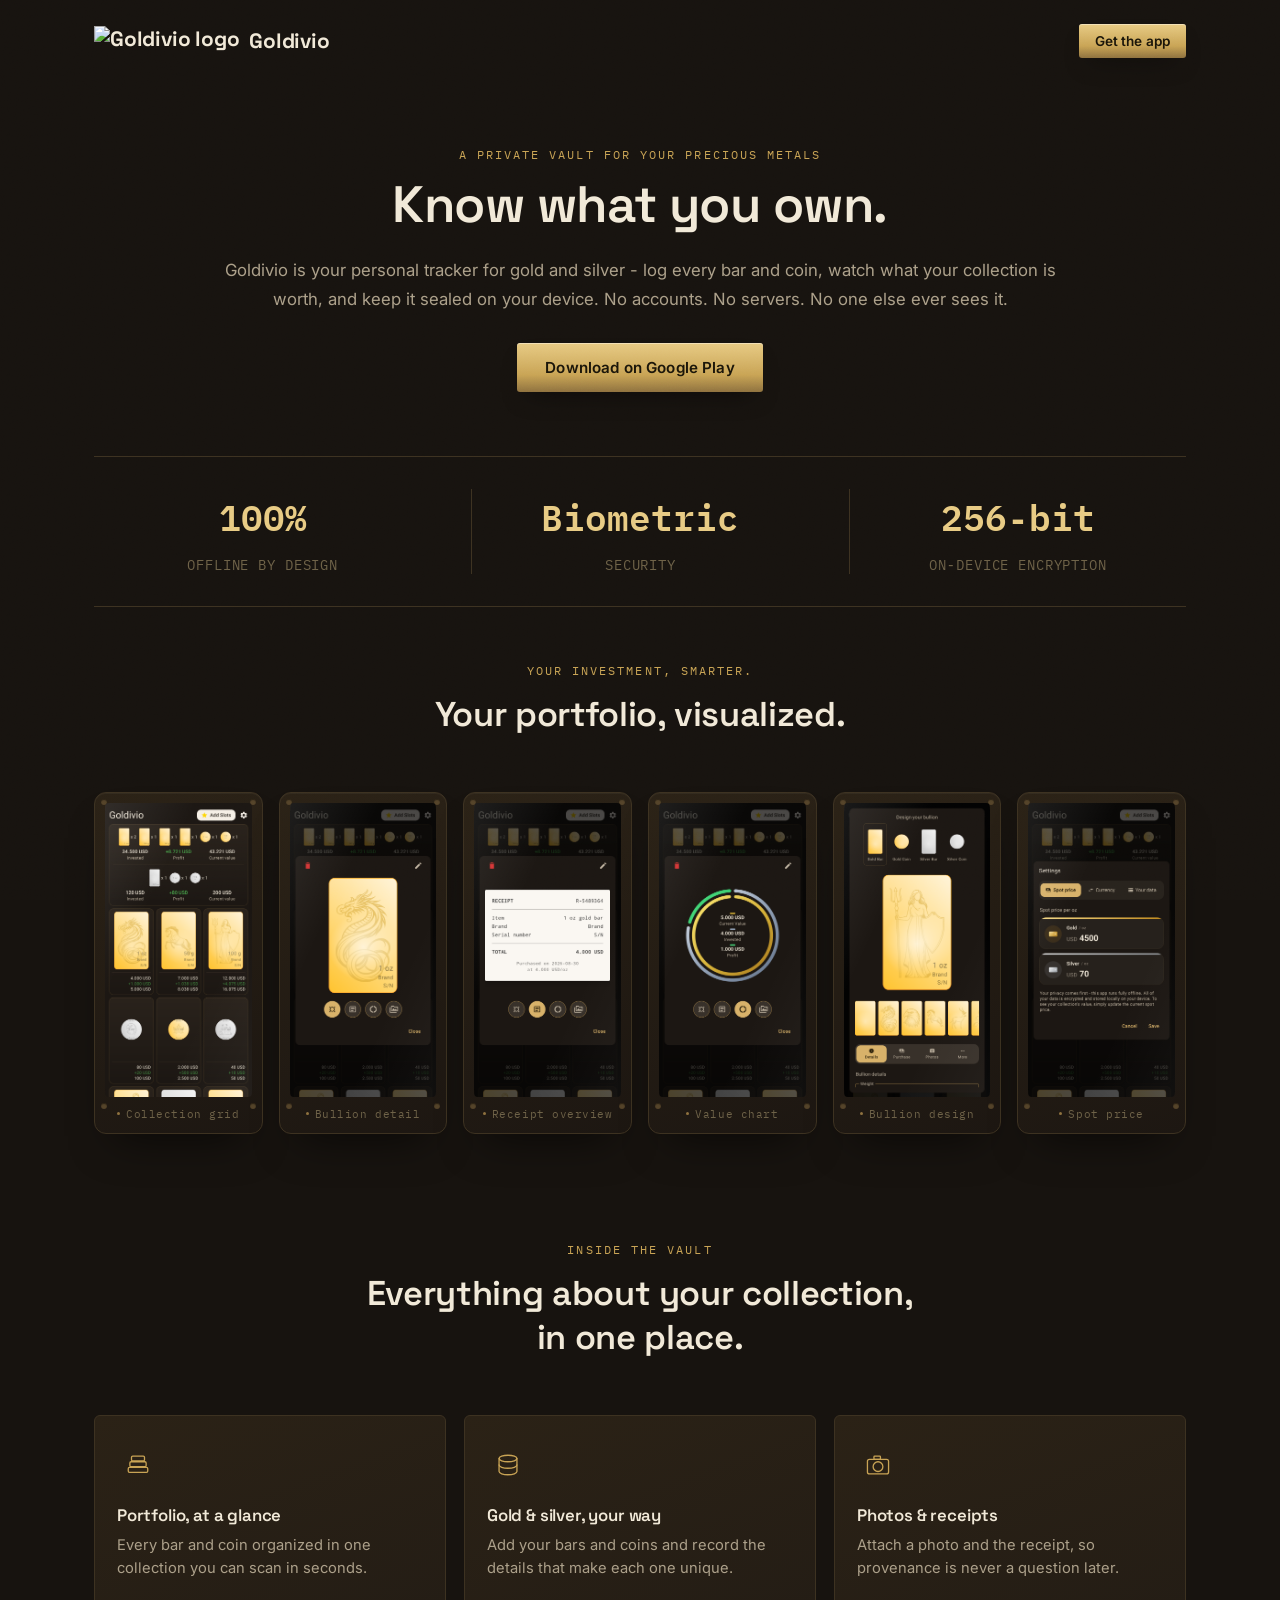
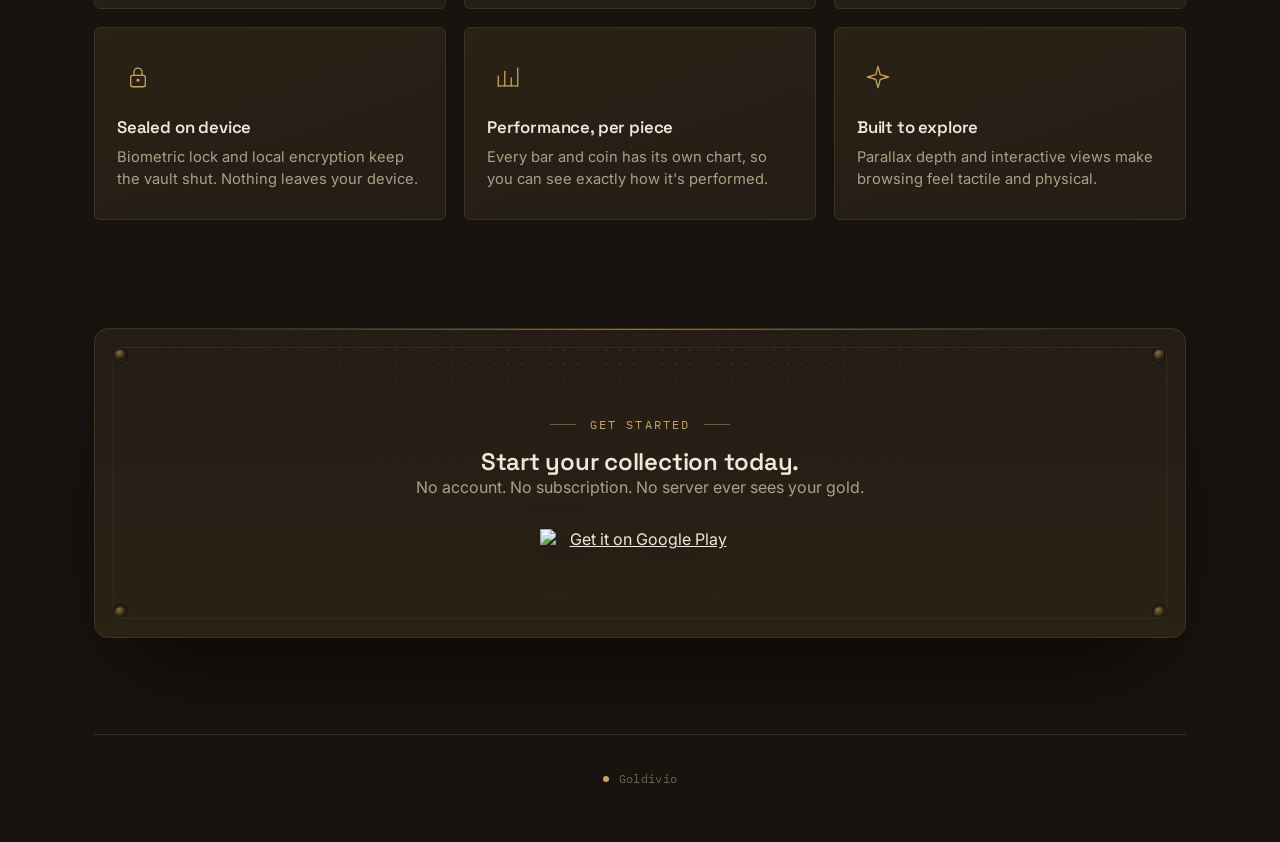
==== index.html @ 4021ccfc "Change screenshots" ====
<!DOCTYPE html>
<html lang="en">

<head>
    <!-- Google tag (gtag.js) -->
    <script async src="https://www.googletagmanager.com/gtag/js?id=G-DHE8GFQ4TY"></script>
    <script>
        window.dataLayer = window.dataLayer || [];
        function gtag() { dataLayer.push(arguments); }
        gtag('js', new Date());

        gtag('config', 'G-DHE8GFQ4TY');
    </script>

    <meta charset="UTF-8">
    <meta name="viewport" content="width=device-width, initial-scale=1.0">
    <title>Goldivio</title>
    <meta name="description"
        content="Track your gold and silver portfolio with Goldivio. Manage bars, coins, prices, and profit in one place. No accounts, no subscriptions, fully offline and secure.">
    <link rel="icon" type="image/png" href="logo.png">

    <!-- Fonts -->
    <link rel="preconnect" href="https://fonts.googleapis.com">
    <link rel="preconnect" href="https://fonts.gstatic.com" crossorigin>
    <link
        href="https://fonts.googleapis.com/css2?family=Space+Grotesk:wght@500;600;700&family=Inter:wght@400;500;600&family=IBM+Plex+Mono:wght@400;500;600&display=swap"
        rel="stylesheet">

    <link rel="stylesheet" href="style.css">
</head>

<body>

    <div class="grain" aria-hidden="true"></div>

    <div class="page">

        <!-- NAV -->
        <nav class="nav">
            <div class="nav-inner">
                <div class="logo">
                    <img src="logo.png" alt="Goldivio logo" class="logo-img">
                    <span>Goldivio</span>
                </div>

                <a href="https://play.google.com/store/apps/details?id=krski.gld" class="btn small">
                    Get the app
                </a>
            </div>
        </nav>

        <!-- HERO -->
        <section class="hero">
            <div class="hero-content">
                <p class="eyebrow">A private vault for your precious metals</p>

                <h1>Know what you own.</h1>

                <p class="hero-copy">
                    Goldivio is your personal tracker for gold and silver - log every bar and coin,
                    watch what your collection is worth, and keep it sealed on your device.
                    No accounts. No servers. No one else ever sees it.
                </p>

                <a href="https://play.google.com/store/apps/details?id=krski.gld" class="btn">Download on Google Play</a>
            </div>

            <div class="hero-stats">
                <div class="stat">
                    <span class="stat-num">100%</span>
                    <span class="stat-label">Offline by design</span>
                </div>
                <div class="stat">
                    <span class="stat-num">Biometric</span>
                    <span class="stat-label">Security</span>
                </div>
                <div class="stat">
                    <span class="stat-num">256&#8209;bit</span>
                    <span class="stat-label">On&#8209;device encryption</span>
                </div>
            </div>
        </section>

        <!-- SCREENSHOTS / RACK -->
        <section class="rack">
            <div class="section-head">
                <p class="eyebrow">Your investment, smarter.</p>
                <h2>Your portfolio, visualized.</h2>
            </div>

            <div class="rack-grid">
                <figure class="monitor">
                    <span class="monitor-bolt tl" aria-hidden="true"></span>
                    <span class="monitor-bolt tr" aria-hidden="true"></span>
                    <span class="monitor-bolt bl" aria-hidden="true"></span>
                    <span class="monitor-bolt br" aria-hidden="true"></span>
                    <div class="monitor-screen">
                        <img src="screenshot_grid.png" alt="Goldivio collection grid" loading="lazy">
                    </div>
                    <figcaption>Collection grid</figcaption>
                </figure>
                <figure class="monitor">
                    <span class="monitor-bolt tl" aria-hidden="true"></span>
                    <span class="monitor-bolt tr" aria-hidden="true"></span>
                    <span class="monitor-bolt bl" aria-hidden="true"></span>
                    <span class="monitor-bolt br" aria-hidden="true"></span>
                    <div class="monitor-screen">
                        <img src="screenshot_bullion_preview.png" alt="Goldivio bullion preview" loading="lazy">
                    </div>
                    <figcaption>Bullion detail</figcaption>
                </figure>
                <figure class="monitor">
                    <span class="monitor-bolt tl" aria-hidden="true"></span>
                    <span class="monitor-bolt tr" aria-hidden="true"></span>
                    <span class="monitor-bolt bl" aria-hidden="true"></span>
                    <span class="monitor-bolt br" aria-hidden="true"></span>
                    <div class="monitor-screen">
                        <img src="screenshot_receipt.png" alt="Goldivio receipt attachment" loading="lazy">
                    </div>
                    <figcaption>Receipt overview</figcaption>
                </figure>
                <figure class="monitor">
                    <span class="monitor-bolt tl" aria-hidden="true"></span>
                    <span class="monitor-bolt tr" aria-hidden="true"></span>
                    <span class="monitor-bolt bl" aria-hidden="true"></span>
                    <span class="monitor-bolt br" aria-hidden="true"></span>
                    <div class="monitor-screen">
                        <img src="screenshot_chart.png" alt="Goldivio value chart" loading="lazy">
                    </div>
                    <figcaption>Value chart</figcaption>
                </figure>
                <figure class="monitor">
                    <span class="monitor-bolt tl" aria-hidden="true"></span>
                    <span class="monitor-bolt tr" aria-hidden="true"></span>
                    <span class="monitor-bolt bl" aria-hidden="true"></span>
                    <span class="monitor-bolt br" aria-hidden="true"></span>
                    <div class="monitor-screen">
                        <img src="screenshot_design_bar.png" alt="Goldivio bar detail view" loading="lazy">
                    </div>
                    <figcaption>Bullion design</figcaption>
                </figure>
                <figure class="monitor">
                    <span class="monitor-bolt tl" aria-hidden="true"></span>
                    <span class="monitor-bolt tr" aria-hidden="true"></span>
                    <span class="monitor-bolt bl" aria-hidden="true"></span>
                    <span class="monitor-bolt br" aria-hidden="true"></span>
                    <div class="monitor-screen">
                        <img src="screenshot_spot_price.png" alt="Goldivio spot price settings" loading="lazy">
                    </div>
                    <figcaption>Spot price</figcaption>
                </figure>
            </div>
        </section>

        <!-- DEPOSIT BOXES / FEATURES -->
        <section class="boxes">
            <div class="section-head">
                <p class="eyebrow">Inside the vault</p>
                <h2>Everything about your collection, in one place.</h2>
            </div>

            <div class="box-grid">

                <div class="box">
                    <span class="box-icon">
                        <svg viewBox="0 0 32 32" fill="none"><rect x="4" y="19" width="24" height="6" rx="1.5" /><rect x="6" y="12" width="20" height="6" rx="1.5" /><rect x="8" y="5" width="16" height="6" rx="1.5" /></svg>
                    </span>
                    <h3>Portfolio, at a glance</h3>
                    <p>Every bar and coin organized in one collection you can scan in seconds.</p>
                </div>

                <div class="box">
                    <span class="box-icon">
                        <svg viewBox="0 0 32 32" fill="none"><ellipse cx="16" cy="8" rx="11" ry="4" /><path d="M5 8v8c0 2.2 4.9 4 11 4s11-1.8 11-4V8" /><path d="M5 16v8c0 2.2 4.9 4 11 4s11-1.8 11-4v-8" /></svg>
                    </span>
                    <h3>Gold &amp; silver, your way</h3>
                    <p>Add your bars and coins and record the details that make each one unique.</p>
                </div>

                <div class="box">
                    <span class="box-icon">
                        <svg viewBox="0 0 32 32" fill="none"><rect x="3" y="9" width="26" height="18" rx="2.5" /><circle cx="16" cy="18" r="6" /><rect x="11" y="5" width="8" height="4" rx="1" /></svg>
                    </span>
                    <h3>Photos &amp; receipts</h3>
                    <p>Attach a photo and the receipt, so provenance is never a question later.</p>
                </div>

                <div class="box">
                    <span class="box-icon">
                        <svg viewBox="0 0 32 32" fill="none"><rect x="7" y="14" width="18" height="14" rx="2.5" /><path d="M11 14v-4a5 5 0 0 1 10 0v4" /><circle cx="16" cy="20" r="1.8" fill="currentColor" stroke="none" /></svg>
                    </span>
                    <h3>Sealed on device</h3>
                    <p>Biometric lock and local encryption keep the vault shut. Nothing leaves your device.</p>
                </div>

                <div class="box">
                    <span class="box-icon">
                        <svg viewBox="0 0 32 32" fill="none"><path d="M4 27V15" /><path d="M12 27V9" /><path d="M20 27V17" /><path d="M28 27V5" /><path d="M4 27h24" /></svg>
                    </span>
                    <h3>Performance, per piece</h3>
                    <p>Every bar and coin has its own chart, so you can see exactly how it's performed.</p>
                </div>

                <div class="box">
                    <span class="box-icon">
                        <svg viewBox="0 0 32 32" fill="none"><path d="M16 3 L18.8 13.2 L29 16 L18.8 18.8 L16 29 L13.2 18.8 L3 16 L13.2 13.2 Z" /></svg>
                    </span>
                    <h3>Built to explore</h3>
                    <p>Parallax depth and interactive views make browsing feel tactile and physical.</p>
                </div>

            </div>
        </section>

        <!-- DOWNLOAD / VAULT DOOR -->
        <section id="download" class="vault-door">
            <div class="vault-door-texture" aria-hidden="true"></div>

            <span class="rivet tl" aria-hidden="true"></span>
            <span class="rivet tr" aria-hidden="true"></span>
            <span class="rivet bl" aria-hidden="true"></span>
            <span class="rivet br" aria-hidden="true"></span>

            <div class="vault-door-content">
                <p class="eyebrow eyebrow--flanked">Get started</p>
                <h2>Start your collection today.</h2>
                <p class="vault-door-copy">No account. No subscription. No server ever sees your gold.</p>

                <a href="https://play.google.com/store/apps/details?id=krski.gld" target="_blank" rel="noopener noreferrer"
                    class="play-badge">
                    <img src="GetItOnGooglePlay_Badge_Web_color_English.png" alt="Get it on Google Play">
                </a>
            </div>
        </section>

        <!-- FOOTER -->
        <footer class="footer">
            <span class="footer-line">
                <span class="status-dot" aria-hidden="true"></span>
                Goldivio
            </span>
        </footer>

    </div>

    <script src="script.js"></script>
</body>

</html>
---- style.css ----
/* =========================================================
   GOLDIVIO - "Vault Console"
   A third, distinct take, keeping the dark brown + gold
   palette but rebuilt around a security-console idea: a
   combination-dial hero graphic, safe-deposit-box feature
   grid, and screenshots mounted like rack monitors. Display
   type goes geometric/technical rather than editorial serif.
   ========================================================= */

:root {
    --bg: #17130f;
    --bg-alt: #1d1712;
    --panel: #241d15;
    --panel-2: #2b2216;
    --border: #3d3221;
    --border-bright: #55442a;

    --gold: #c9a455;
    --gold-bright: #e8cb84;
    --gold-dim: #8f723f;

    --ink: #f1e9d8;
    --ink-muted: #aca08a;
    --ink-faint: #6e6248;

    --display: 'Space Grotesk', 'Arial Narrow', sans-serif;
    --sans: 'Inter', sans-serif;
    --mono: 'IBM Plex Mono', monospace;

    --container: 1140px;
    --ease: cubic-bezier(0.22, 1, 0.36, 1);
}

/* =========================================================
   RESET & BASE
   ========================================================= */

* {
    box-sizing: border-box;
    margin: 0;
    padding: 0;
}

html {
    scroll-behavior: smooth;
}

body {
    font-family: var(--sans);
    background: var(--bg);
    color: var(--ink);
    -webkit-font-smoothing: antialiased;
    overflow-x: hidden;
}

img {
    max-width: 100%;
    display: block;
}

a {
    color: inherit;
}

::selection {
    background: var(--gold);
    color: #17130f;
}

:focus-visible {
    outline: 2px solid var(--gold-bright);
    outline-offset: 3px;
    border-radius: 2px;
}

.grain {
    position: fixed;
    inset: 0;
    z-index: 999;
    pointer-events: none;
    opacity: 0.045;
    mix-blend-mode: overlay;
    background-image: url("data:image/svg+xml;utf8,<svg xmlns='http://www.w3.org/2000/svg' width='120' height='120'><filter id='n'><feTurbulence type='fractalNoise' baseFrequency='0.85' numOctaves='2' stitchTiles='stitch'/></filter><rect width='100%25' height='100%25' filter='url(%23n)'/></svg>");
}

.page {
    max-width: var(--container);
    margin: 0 auto;
    padding: 0 24px;
}

.eyebrow {
    font-family: var(--mono);
    font-size: 0.72rem;
    letter-spacing: 0.18em;
    text-transform: uppercase;
    color: var(--gold);
    margin-bottom: 14px;
}

h1, h2, h3 {
    font-family: var(--display);
    font-weight: 600;
    letter-spacing: -0.01em;
    color: var(--ink);
}

.reveal {
    opacity: 0;
    transform: translateY(18px);
    transition: opacity 0.7s var(--ease), transform 0.7s var(--ease);
}

.reveal.is-visible {
    opacity: 1;
    transform: translateY(0);
}

@media (prefers-reduced-motion: reduce) {
    html { scroll-behavior: auto; }
    .reveal { opacity: 1; transform: none; transition: none; }
    .status-dot { animation: none !important; }
}

/* =========================================================
   NAV
   ========================================================= */

.nav {
    position: sticky;
    top: 0;
    z-index: 50;
    padding: 24px 0;
    margin-bottom: 8px;
    background: transparent;
    border-bottom: 1px solid transparent;
    transition: background 0.4s var(--ease), border-color 0.4s var(--ease), backdrop-filter 0.4s var(--ease), padding 0.3s var(--ease);
}

.nav--scrolled {
    padding: 14px 0;
    background: rgba(23, 19, 15, 0.85);
    backdrop-filter: blur(12px) saturate(140%);
    -webkit-backdrop-filter: blur(12px) saturate(140%);
    border-bottom: 1px solid var(--border);
}

.nav-inner {
    display: flex;
    justify-content: space-between;
    align-items: center;
}

.logo {
    display: flex;
    align-items: center;
    gap: 10px;
    font-family: var(--display);
    font-size: 1.3rem;
    font-weight: 700;
    letter-spacing: -0.01em;
}

.logo-img {
    height: 30px;
    object-fit: contain;
}

.status-dot {
    width: 7px;
    height: 7px;
    border-radius: 50%;
    background: var(--gold);
    animation: pulse 2.4s ease-in-out infinite;
}

@keyframes pulse {
    0%, 100% { opacity: 1; }
    50% { opacity: 0.4; }
}

/* =========================================================
   BUTTONS
   ========================================================= */

.btn {
    display: inline-flex;
    align-items: center;
    gap: 8px;
    background: linear-gradient(180deg, var(--gold-bright), var(--gold) 65%, var(--gold-dim));
    color: #1a1509;
    padding: 15px 28px;
    border-radius: 3px;
    font-family: var(--sans);
    font-weight: 600;
    font-size: 0.95rem;
    text-decoration: none;
    letter-spacing: 0.01em;
    box-shadow: 0 1px 0 rgba(255, 255, 255, 0.4) inset, 0 12px 24px -12px rgba(0, 0, 0, 0.55);
    transition: transform 0.25s var(--ease), box-shadow 0.25s var(--ease);
}

.btn:hover {
    transform: translateY(-2px);
    box-shadow: 0 1px 0 rgba(255, 255, 255, 0.45) inset, 0 16px 28px -14px rgba(0, 0, 0, 0.6);
}

.btn:active {
    transform: translateY(0) scale(0.98);
}

.btn.small {
    padding: 9px 16px;
    font-size: 0.85rem;
}

/* =========================================================
   HERO
   ========================================================= */

.hero {
    padding: 56px 0 0;
}

.hero-content {
    max-width: 850px;
    margin: 0 auto;
    text-align: center;
}

.eyebrow { display: block; }

.hero h1 {
    font-size: clamp(2.1rem, 3.6vw + 1rem, 3.2rem);
    line-height: 1.14;
    margin-bottom: 22px;
}

.hero-copy {
    margin: 0 auto 30px;
    color: var(--ink-muted);
    font-size: clamp(0.98rem, 0.4vw + 0.9rem, 1.05rem);
    line-height: 1.7;
}

.hero-stats {
    display: grid;
    grid-template-columns: repeat(3, 1fr);
    gap: 40px;
    width: 100%;
    max-width: none;
    margin: 64px auto 56px;
    padding: 32px 0;
    border-top: 1px solid var(--border);
    border-bottom: 1px solid var(--border);
}

.hero-stats .stat {
    text-align: center;
    padding: 0 24px;
    border-left: 1px solid var(--border);
}

.hero-stats .stat:first-child {
    border-left: none;
}

.hero-stats .stat-num {
    font-size: clamp(1.7rem, 1.6vw + 1rem, 2.3rem);
    margin-bottom: 10px;
}

.hero-stats .stat-label {
    font-size: 0.9rem;
}

.dial {
    width: 100%;
    max-width: 380px;
}

.dial-ring {
    fill: none;
    stroke: var(--border-bright);
    stroke-width: 1;
}

.dial-ring--bevel {
    stroke: rgba(0, 0, 0, 0.5);
    stroke-width: 1;
}

.dial-ring--inner {
    stroke: var(--gold-dim);
    stroke-width: 1.2;
    stroke-opacity: 0.6;
}

.dial-face {
    stroke: var(--border);
    stroke-width: 1;
}

.dial-tick {
    stroke: var(--ink-faint);
    stroke-width: 1.4;
}

.dial-tick--major {
    stroke: var(--gold);
    stroke-width: 2;
}

.dial-label {
    font-family: var(--mono);
    font-size: 13px;
    letter-spacing: 0.14em;
    fill: var(--ink);
}

.dial-fine {
    font-family: var(--mono);
    font-size: 9px;
    letter-spacing: 0.1em;
    fill: var(--ink-faint);
}

/* =========================================================
   STATS (shared with .hero-stats)
   ========================================================= */

.stat {
    text-align: center;
    padding: 0 16px;
}

.stat-num {
    display: block;
    font-family: var(--mono);
    font-size: clamp(1.6rem, 2vw + 1rem, 2.1rem);
    font-weight: 600;
    color: var(--gold-bright);
    margin-bottom: 6px;
}

.stat-label {
    font-family: var(--mono);
    font-size: 0.72rem;
    letter-spacing: 0.06em;
    text-transform: uppercase;
    color: var(--ink-faint);
}

/* =========================================================
   SECTION HEAD (shared)
   ========================================================= */

.section-head {
    text-align: center;
    max-width: 560px;
    margin: 0 auto 56px;
}

.section-head h2 {
    font-size: clamp(1.6rem, 2vw + 1rem, 2.15rem);
    line-height: 1.28;
}

/* =========================================================
   DEPOSIT BOXES (features)
   ========================================================= */

.boxes {
    padding-bottom: 108px;
}

.box-grid {
    display: grid;
    grid-template-columns: repeat(3, 1fr);
    gap: 18px;
}

.box {
    position: relative;
    background: linear-gradient(160deg, var(--panel-2), var(--panel));
    border: 1px solid var(--border);
    border-radius: 6px;
    padding: 28px 22px;
    transition: transform 0.3s var(--ease), border-color 0.3s var(--ease), box-shadow 0.3s var(--ease);
}

.box:hover {
    transform: translateY(-4px);
    border-color: var(--border-bright);
    box-shadow: 0 20px 40px -20px rgba(0, 0, 0, 0.6);
}

.box-icon {
    display: flex;
    width: 42px;
    height: 42px;
    align-items: center;
    justify-content: center;
    color: var(--gold);
    margin-bottom: 18px;
    transition: transform 0.35s var(--ease);
}

.box:hover .box-icon {
    transform: rotate(18deg);
}

.box-icon svg {
    width: 26px;
    height: 26px;
    stroke: currentColor;
    stroke-width: 1.6;
    stroke-linecap: round;
    stroke-linejoin: round;
}

.box h3 {
    font-size: 1.05rem;
    margin-bottom: 8px;
    font-weight: 600;
}

.box p {
    color: var(--ink-muted);
    font-size: 0.92rem;
    line-height: 1.55;
}

/* =========================================================
   RACK (screenshots)
   ========================================================= */

.rack {
    padding-bottom: 108px;
}

.rack-grid {
    display: grid;
    grid-template-columns: repeat(6, 1fr);
    gap: 16px;
    max-width: 100%;
    margin: 0 auto;
}

.monitor {
    position: relative;
    width: 100%;
    background: linear-gradient(160deg, var(--panel-2), var(--bg-alt));
    border: 1px solid var(--border);
    border-radius: 12px;
    padding: 10px 10px 36px;
    box-shadow: 0 1px 0 rgba(255, 255, 255, 0.04) inset, 0 24px 44px -22px rgba(0, 0, 0, 0.65);
    transition: transform 0.35s var(--ease), box-shadow 0.35s var(--ease), border-color 0.35s var(--ease);
}

.monitor:hover {
    transform: translateY(-6px);
    border-color: var(--border-bright);
    box-shadow: 0 1px 0 rgba(255, 255, 255, 0.06) inset, 0 32px 56px -22px rgba(0, 0, 0, 0.75);
}

.monitor-screen {
    position: relative;
    border-radius: 4px;
    overflow: hidden;
}

.monitor-screen::after {
    content: '';
    position: absolute;
    inset: 0;
    background: linear-gradient(115deg, rgba(255, 255, 255, 0.09) 0%, rgba(255, 255, 255, 0) 32%, rgba(255, 255, 255, 0) 68%, rgba(255, 255, 255, 0.04) 100%);
    pointer-events: none;
}

.monitor img {
    width: 100%;
    display: block;
    aspect-ratio: 9 / 18;
    object-fit: cover;
}

.monitor figcaption {
    position: absolute;
    bottom: 12px;
    left: 0;
    right: 0;
    display: flex;
    align-items: center;
    justify-content: center;
    gap: 6px;
    font-family: var(--mono);
    font-size: 0.68rem;
    letter-spacing: 0.05em;
    color: var(--ink-faint);
}

.monitor figcaption::before {
    content: '';
    width: 3px;
    height: 3px;
    border-radius: 50%;
    background: var(--gold-dim);
}

.monitor-bolt {
    position: absolute;
    width: 6px;
    height: 6px;
    border-radius: 50%;
    background: var(--border-bright);
    box-shadow: inset 0 1px 1px rgba(0, 0, 0, 0.5);
}

.monitor-bolt.tl { top: 6px; left: 6px; }
.monitor-bolt.tr { top: 6px; right: 6px; }
.monitor-bolt.bl { bottom: 24px; left: 6px; }
.monitor-bolt.br { bottom: 24px; right: 6px; }

/* =========================================================
   VAULT DOOR (download)
   ========================================================= */

.vault-door {
    position: relative;
    text-align: center;
    margin-bottom: 96px;
    padding: 88px 60px;
    background: linear-gradient(180deg, var(--panel), var(--panel-2));
    border: 1px solid var(--border);
    border-radius: 14px;
    box-shadow: 0 50px 100px -40px rgba(0, 0, 0, 0.75), inset 0 1px 0 rgba(255, 255, 255, 0.03);
    overflow: hidden;
}

.vault-door-texture {
    position: absolute;
    inset: 0;
    background-image: radial-gradient(circle, rgba(245, 241, 232, 0.09) 1.1px, transparent 1.1px);
    background-size: 14px 14px;
    -webkit-mask-image: radial-gradient(ellipse 75% 65% at 50% 0%, #000 0%, transparent 80%);
    mask-image: radial-gradient(ellipse 75% 65% at 50% 0%, #000 0%, transparent 80%);
    pointer-events: none;
    z-index: 0;
}

.vault-door::before {
    content: '';
    position: absolute;
    top: 0;
    left: 12%;
    right: 12%;
    height: 1px;
    background: linear-gradient(90deg, transparent, var(--gold-dim), transparent);
    z-index: 2;
}

.vault-door::after {
    content: '';
    position: absolute;
    inset: 18px;
    border: 1px solid var(--border);
    border-radius: 8px;
    pointer-events: none;
    opacity: 0.7;
    z-index: 2;
}

.vault-door-content {
    position: relative;
    z-index: 1;
    max-width: 480px;
    margin: 0 auto;
}

.eyebrow--flanked {
    display: flex;
    align-items: center;
    justify-content: center;
    gap: 14px;
}

.eyebrow--flanked::before,
.eyebrow--flanked::after {
    content: '';
    width: 26px;
    height: 1px;
    background: var(--gold-dim);
    opacity: 0.7;
}

.vault-door-copy {
    color: var(--ink-muted);
    margin-bottom: 32px;
}

.rivet {
    position: absolute;
    width: 11px;
    height: 11px;
    border-radius: 50%;
    background: radial-gradient(circle at 35% 30%, var(--gold-dim), #1a140c 75%);
    box-shadow: inset 0 1px 1px rgba(0, 0, 0, 0.6), 0 1px 0 rgba(255, 255, 255, 0.1), 0 0 0 3px rgba(0, 0, 0, 0.2);
    z-index: 2;
}

.rivet.tl { top: 20px; left: 20px; }
.rivet.tr { top: 20px; right: 20px; }
.rivet.bl { bottom: 20px; left: 20px; }
.rivet.br { bottom: 20px; right: 20px; }

.play-badge {
    display: inline-block;
}

.play-badge img {
    width: 200px;
    margin: 0 auto;
    filter: drop-shadow(0 10px 20px rgba(0, 0, 0, 0.4));
    transition: transform 0.25s var(--ease);
}

.play-badge:hover img {
    transform: translateY(-2px);
}

/* =========================================================
   FOOTER
   ========================================================= */

.footer {
    display: flex;
    align-items: center;
    justify-content: center;
    padding: 36px 0 56px;
    border-top: 1px solid var(--border);
    color: var(--ink-faint);
    font-family: var(--mono);
    font-size: 0.74rem;
    letter-spacing: 0.03em;
    text-align: center;
}

.footer-line {
    display: flex;
    align-items: center;
    gap: 10px;
}

.footer-line .status-dot {
    width: 6px;
    height: 6px;
}

/* =========================================================
   RESPONSIVE
   ========================================================= */

@media (max-width: 900px) {
    .box-grid {
        grid-template-columns: repeat(2, 1fr);
    }

    .rack-grid {
        grid-template-columns: repeat(3, 1fr);
        max-width: 640px;
        margin: 0 auto;
        gap: 20px 16px;
    }
}

@media (max-width: 720px) {
    .hero-stats {
        grid-template-columns: 1fr;
        gap: 28px;
        max-width: 320px;
    }

    .hero-stats .stat {
        border-left: none;
        border-top: 1px solid var(--border);
        padding: 20px 0 0;
    }

    .hero-stats .stat:first-child {
        border-top: none;
        padding-top: 0;
    }

    .box-grid {
        grid-template-columns: 1fr;
    }

    .vault-door {
        padding: 64px 24px;
    }

    .boxes, .rack {
        padding-bottom: 84px;
    }
}

@media (max-width: 460px) {
    .rack-grid {
        gap: 10px 8px;
    }

    .monitor {
        padding: 6px 6px 26px;
        border-radius: 8px;
    }

    .monitor figcaption {
        font-size: 0.56rem;
        bottom: 7px;
    }

    .monitor-bolt {
        width: 5px;
        height: 5px;
    }

    .monitor-bolt.bl, .monitor-bolt.br {
        bottom: 16px;
    }
}
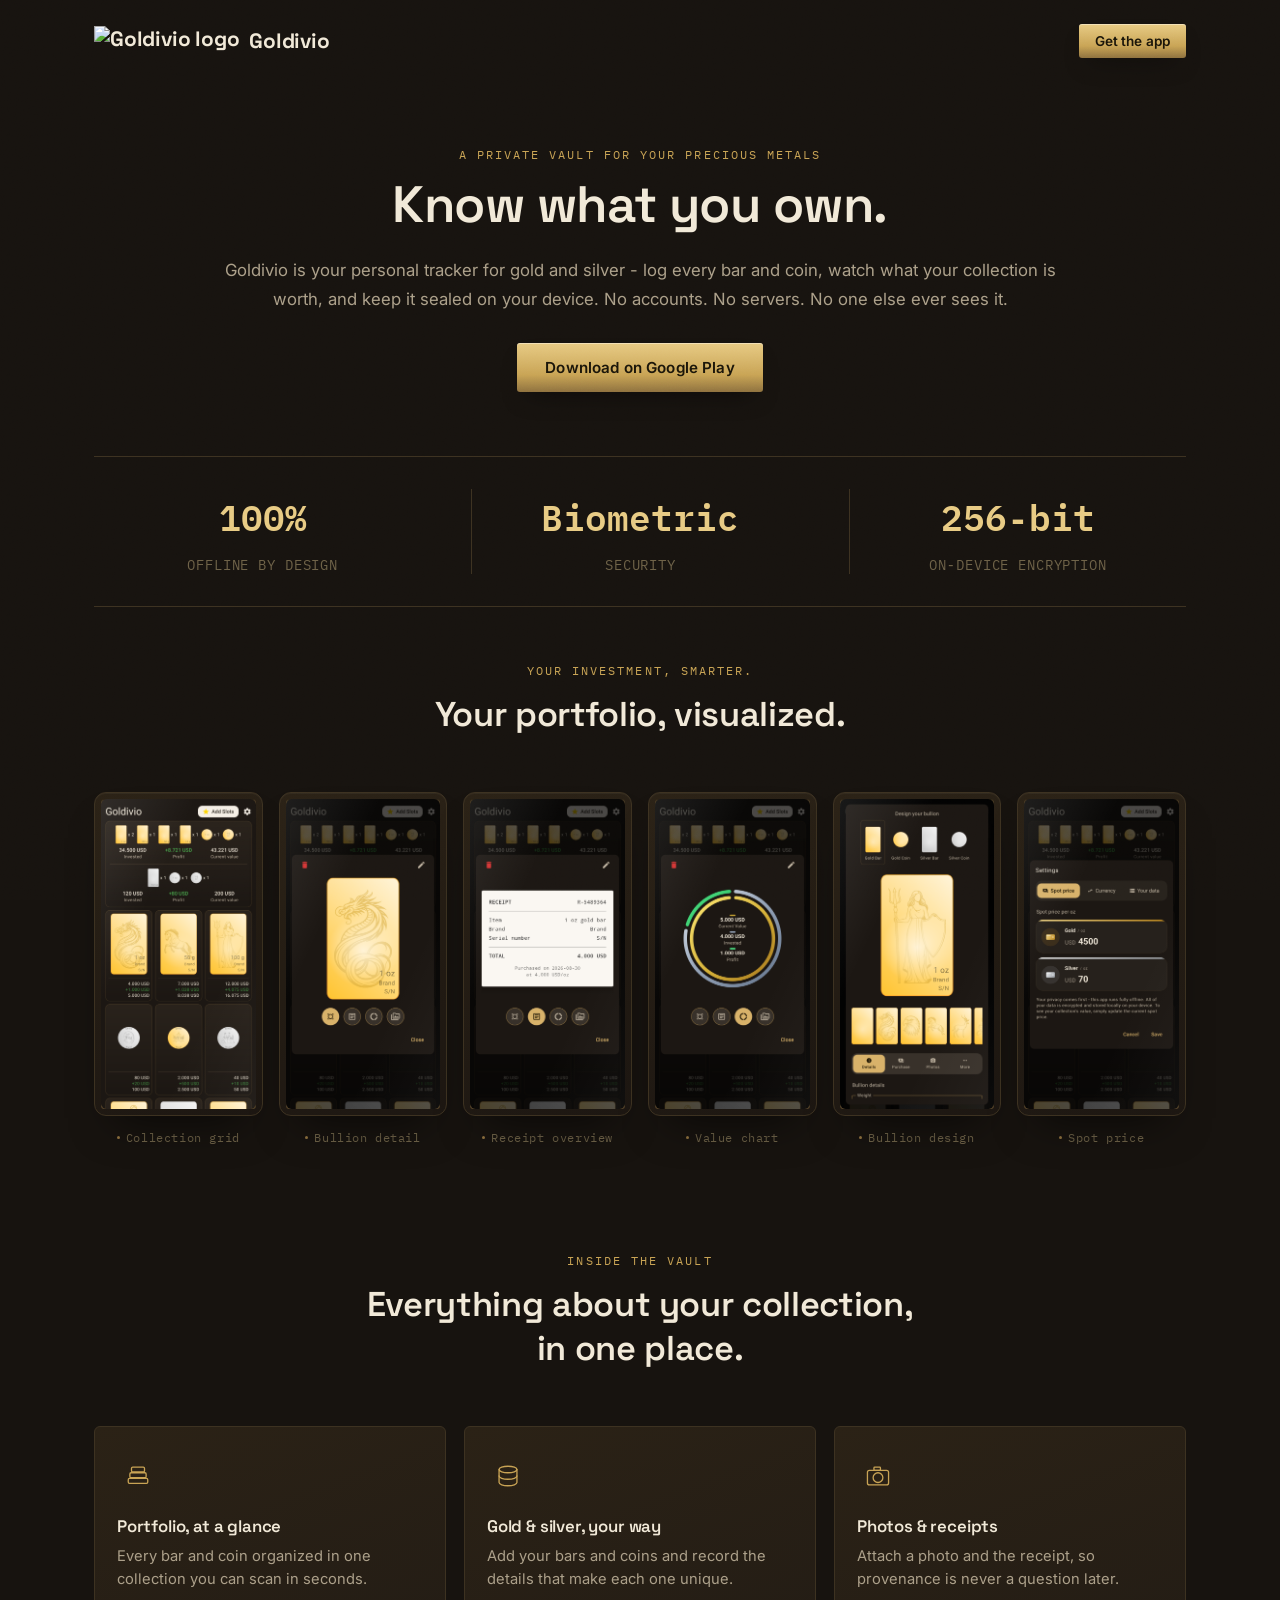
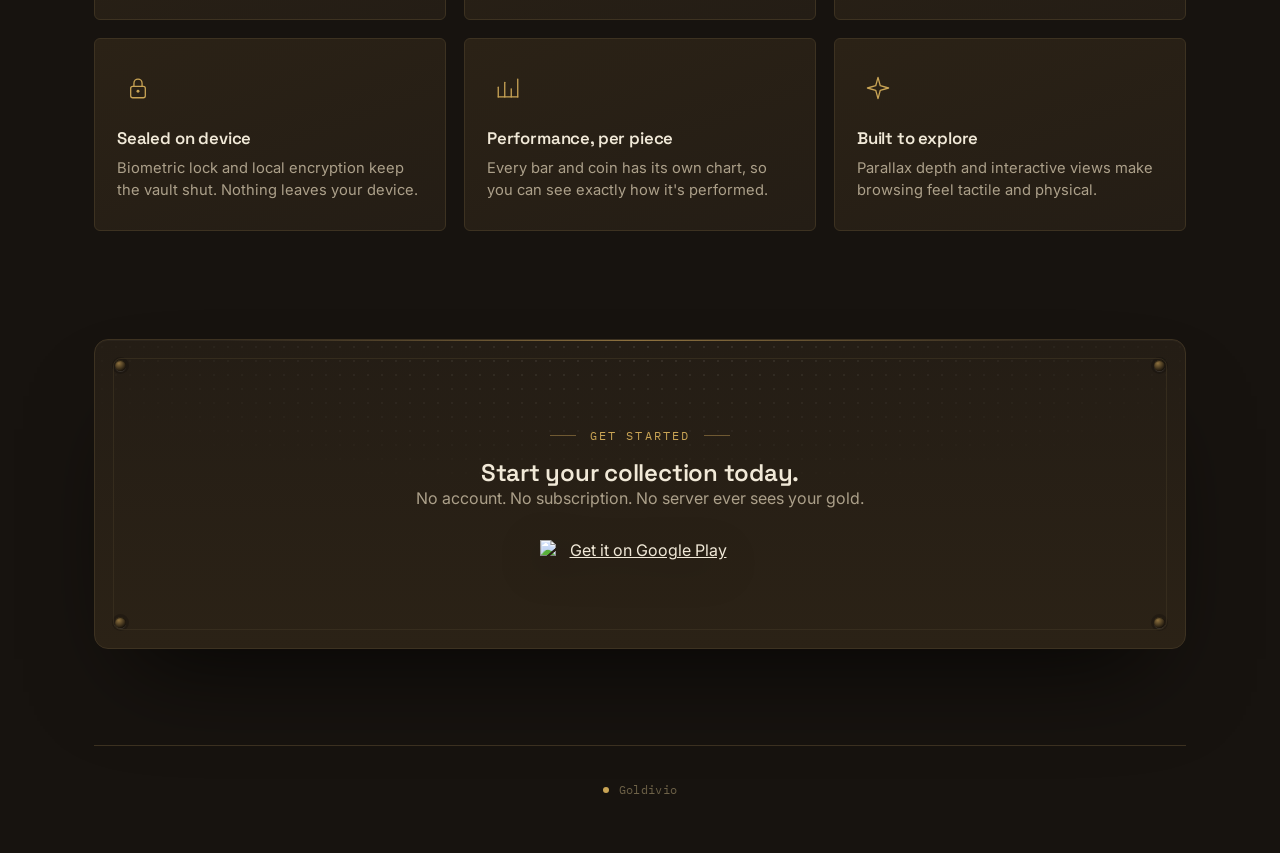
==== commit 06a73e37: "Make the screenshots bigger" ====
--- a/index.html
+++ b/index.html
@@ -90,62 +90,74 @@
 
             <div class="rack-grid">
                 <figure class="monitor">
-                    <span class="monitor-bolt tl" aria-hidden="true"></span>
-                    <span class="monitor-bolt tr" aria-hidden="true"></span>
-                    <span class="monitor-bolt bl" aria-hidden="true"></span>
-                    <span class="monitor-bolt br" aria-hidden="true"></span>
-                    <div class="monitor-screen">
-                        <img src="screenshot_grid.png" alt="Goldivio collection grid" loading="lazy">
+                    <div class="monitor-frame">
+                        <span class="monitor-bolt tl" aria-hidden="true"></span>
+                        <span class="monitor-bolt tr" aria-hidden="true"></span>
+                        <span class="monitor-bolt bl" aria-hidden="true"></span>
+                        <span class="monitor-bolt br" aria-hidden="true"></span>
+                        <div class="monitor-screen">
+                            <img src="screenshot_grid.png" alt="Goldivio collection grid" loading="lazy">
+                        </div>
                     </div>
                     <figcaption>Collection grid</figcaption>
                 </figure>
                 <figure class="monitor">
-                    <span class="monitor-bolt tl" aria-hidden="true"></span>
-                    <span class="monitor-bolt tr" aria-hidden="true"></span>
-                    <span class="monitor-bolt bl" aria-hidden="true"></span>
-                    <span class="monitor-bolt br" aria-hidden="true"></span>
-                    <div class="monitor-screen">
-                        <img src="screenshot_bullion_preview.png" alt="Goldivio bullion preview" loading="lazy">
+                    <div class="monitor-frame">
+                        <span class="monitor-bolt tl" aria-hidden="true"></span>
+                        <span class="monitor-bolt tr" aria-hidden="true"></span>
+                        <span class="monitor-bolt bl" aria-hidden="true"></span>
+                        <span class="monitor-bolt br" aria-hidden="true"></span>
+                        <div class="monitor-screen">
+                            <img src="screenshot_bullion_preview.png" alt="Goldivio bullion preview" loading="lazy">
+                        </div>
                     </div>
                     <figcaption>Bullion detail</figcaption>
                 </figure>
                 <figure class="monitor">
-                    <span class="monitor-bolt tl" aria-hidden="true"></span>
-                    <span class="monitor-bolt tr" aria-hidden="true"></span>
-                    <span class="monitor-bolt bl" aria-hidden="true"></span>
-                    <span class="monitor-bolt br" aria-hidden="true"></span>
-                    <div class="monitor-screen">
-                        <img src="screenshot_receipt.png" alt="Goldivio receipt attachment" loading="lazy">
+                    <div class="monitor-frame">
+                        <span class="monitor-bolt tl" aria-hidden="true"></span>
+                        <span class="monitor-bolt tr" aria-hidden="true"></span>
+                        <span class="monitor-bolt bl" aria-hidden="true"></span>
+                        <span class="monitor-bolt br" aria-hidden="true"></span>
+                        <div class="monitor-screen">
+                            <img src="screenshot_receipt.png" alt="Goldivio receipt attachment" loading="lazy">
+                        </div>
                     </div>
                     <figcaption>Receipt overview</figcaption>
                 </figure>
                 <figure class="monitor">
-                    <span class="monitor-bolt tl" aria-hidden="true"></span>
-                    <span class="monitor-bolt tr" aria-hidden="true"></span>
-                    <span class="monitor-bolt bl" aria-hidden="true"></span>
-                    <span class="monitor-bolt br" aria-hidden="true"></span>
-                    <div class="monitor-screen">
-                        <img src="screenshot_chart.png" alt="Goldivio value chart" loading="lazy">
+                    <div class="monitor-frame">
+                        <span class="monitor-bolt tl" aria-hidden="true"></span>
+                        <span class="monitor-bolt tr" aria-hidden="true"></span>
+                        <span class="monitor-bolt bl" aria-hidden="true"></span>
+                        <span class="monitor-bolt br" aria-hidden="true"></span>
+                        <div class="monitor-screen">
+                            <img src="screenshot_chart.png" alt="Goldivio value chart" loading="lazy">
+                        </div>
                     </div>
                     <figcaption>Value chart</figcaption>
                 </figure>
                 <figure class="monitor">
-                    <span class="monitor-bolt tl" aria-hidden="true"></span>
-                    <span class="monitor-bolt tr" aria-hidden="true"></span>
-                    <span class="monitor-bolt bl" aria-hidden="true"></span>
-                    <span class="monitor-bolt br" aria-hidden="true"></span>
-                    <div class="monitor-screen">
-                        <img src="screenshot_design_bar.png" alt="Goldivio bar detail view" loading="lazy">
+                    <div class="monitor-frame">
+                        <span class="monitor-bolt tl" aria-hidden="true"></span>
+                        <span class="monitor-bolt tr" aria-hidden="true"></span>
+                        <span class="monitor-bolt bl" aria-hidden="true"></span>
+                        <span class="monitor-bolt br" aria-hidden="true"></span>
+                        <div class="monitor-screen">
+                            <img src="screenshot_design_bar.png" alt="Goldivio bar detail view" loading="lazy">
+                        </div>
                     </div>
                     <figcaption>Bullion design</figcaption>
                 </figure>
                 <figure class="monitor">
-                    <span class="monitor-bolt tl" aria-hidden="true"></span>
-                    <span class="monitor-bolt tr" aria-hidden="true"></span>
-                    <span class="monitor-bolt bl" aria-hidden="true"></span>
-                    <span class="monitor-bolt br" aria-hidden="true"></span>
-                    <div class="monitor-screen">
-                        <img src="screenshot_spot_price.png" alt="Goldivio spot price settings" loading="lazy">
+                    <div class="monitor-frame">
+                        <span class="monitor-bolt tl" aria-hidden="true"></span>
+                        <span class="monitor-bolt tr" aria-hidden="true"></span>
+                        <span class="monitor-bolt bl" aria-hidden="true"></span>
+                        <span class="monitor-bolt br" aria-hidden="true"></span>
+                        <div class="monitor-screen">
+                            <img src="screenshot_spot_price.png" alt="Goldivio spot price settings" loading="lazy">
+                        </div>
                     </div>
                     <figcaption>Spot price</figcaption>
                 </figure>
@@ -246,4 +258,4 @@
     <script src="script.js"></script>
 </body>
 
-</html>
+</html>
--- a/style.css
+++ b/style.css
@@ -134,11 +134,10 @@
     margin-bottom: 8px;
     background: transparent;
     border-bottom: 1px solid transparent;
-    transition: background 0.4s var(--ease), border-color 0.4s var(--ease), backdrop-filter 0.4s var(--ease), padding 0.3s var(--ease);
+    transition: background 0.4s var(--ease), border-color 0.4s var(--ease), backdrop-filter 0.4s var(--ease);
 }
 
 .nav--scrolled {
-    padding: 14px 0;
     background: rgba(23, 19, 15, 0.85);
     backdrop-filter: blur(12px) saturate(140%);
     -webkit-backdrop-filter: blur(12px) saturate(140%);
@@ -450,15 +449,19 @@
 .monitor {
     position: relative;
     width: 100%;
+}
+
+.monitor-frame {
+    position: relative;
     background: linear-gradient(160deg, var(--panel-2), var(--bg-alt));
     border: 1px solid var(--border);
     border-radius: 12px;
-    padding: 10px 10px 36px;
+    padding: 6px;
     box-shadow: 0 1px 0 rgba(255, 255, 255, 0.04) inset, 0 24px 44px -22px rgba(0, 0, 0, 0.65);
     transition: transform 0.35s var(--ease), box-shadow 0.35s var(--ease), border-color 0.35s var(--ease);
 }
 
-.monitor:hover {
+.monitor:hover .monitor-frame {
     transform: translateY(-6px);
     border-color: var(--border-bright);
     box-shadow: 0 1px 0 rgba(255, 255, 255, 0.06) inset, 0 32px 56px -22px rgba(0, 0, 0, 0.75);
@@ -466,7 +469,7 @@
 
 .monitor-screen {
     position: relative;
-    border-radius: 4px;
+    border-radius: 6px;
     overflow: hidden;
 }
 
@@ -486,16 +489,13 @@
 }
 
 .monitor figcaption {
-    position: absolute;
-    bottom: 12px;
-    left: 0;
-    right: 0;
     display: flex;
     align-items: center;
     justify-content: center;
     gap: 6px;
+    margin-top: 14px;
     font-family: var(--mono);
-    font-size: 0.68rem;
+    font-size: 0.74rem;
     letter-spacing: 0.05em;
     color: var(--ink-faint);
 }
@@ -519,8 +519,8 @@
 
 .monitor-bolt.tl { top: 6px; left: 6px; }
 .monitor-bolt.tr { top: 6px; right: 6px; }
-.monitor-bolt.bl { bottom: 24px; left: 6px; }
-.monitor-bolt.br { bottom: 24px; right: 6px; }
+.monitor-bolt.bl { bottom: 6px; left: 6px; }
+.monitor-bolt.br { bottom: 6px; right: 6px; }
 
 /* =========================================================
    VAULT DOOR (download)
@@ -710,22 +710,18 @@
         gap: 10px 8px;
     }
 
-    .monitor {
-        padding: 6px 6px 26px;
+    .monitor-frame {
+        padding: 4px;
         border-radius: 8px;
     }
 
     .monitor figcaption {
-        font-size: 0.56rem;
-        bottom: 7px;
+        font-size: 0.6rem;
+        margin-top: 10px;
     }
 
     .monitor-bolt {
         width: 5px;
         height: 5px;
     }
-
-    .monitor-bolt.bl, .monitor-bolt.br {
-        bottom: 16px;
-    }
-}
+}
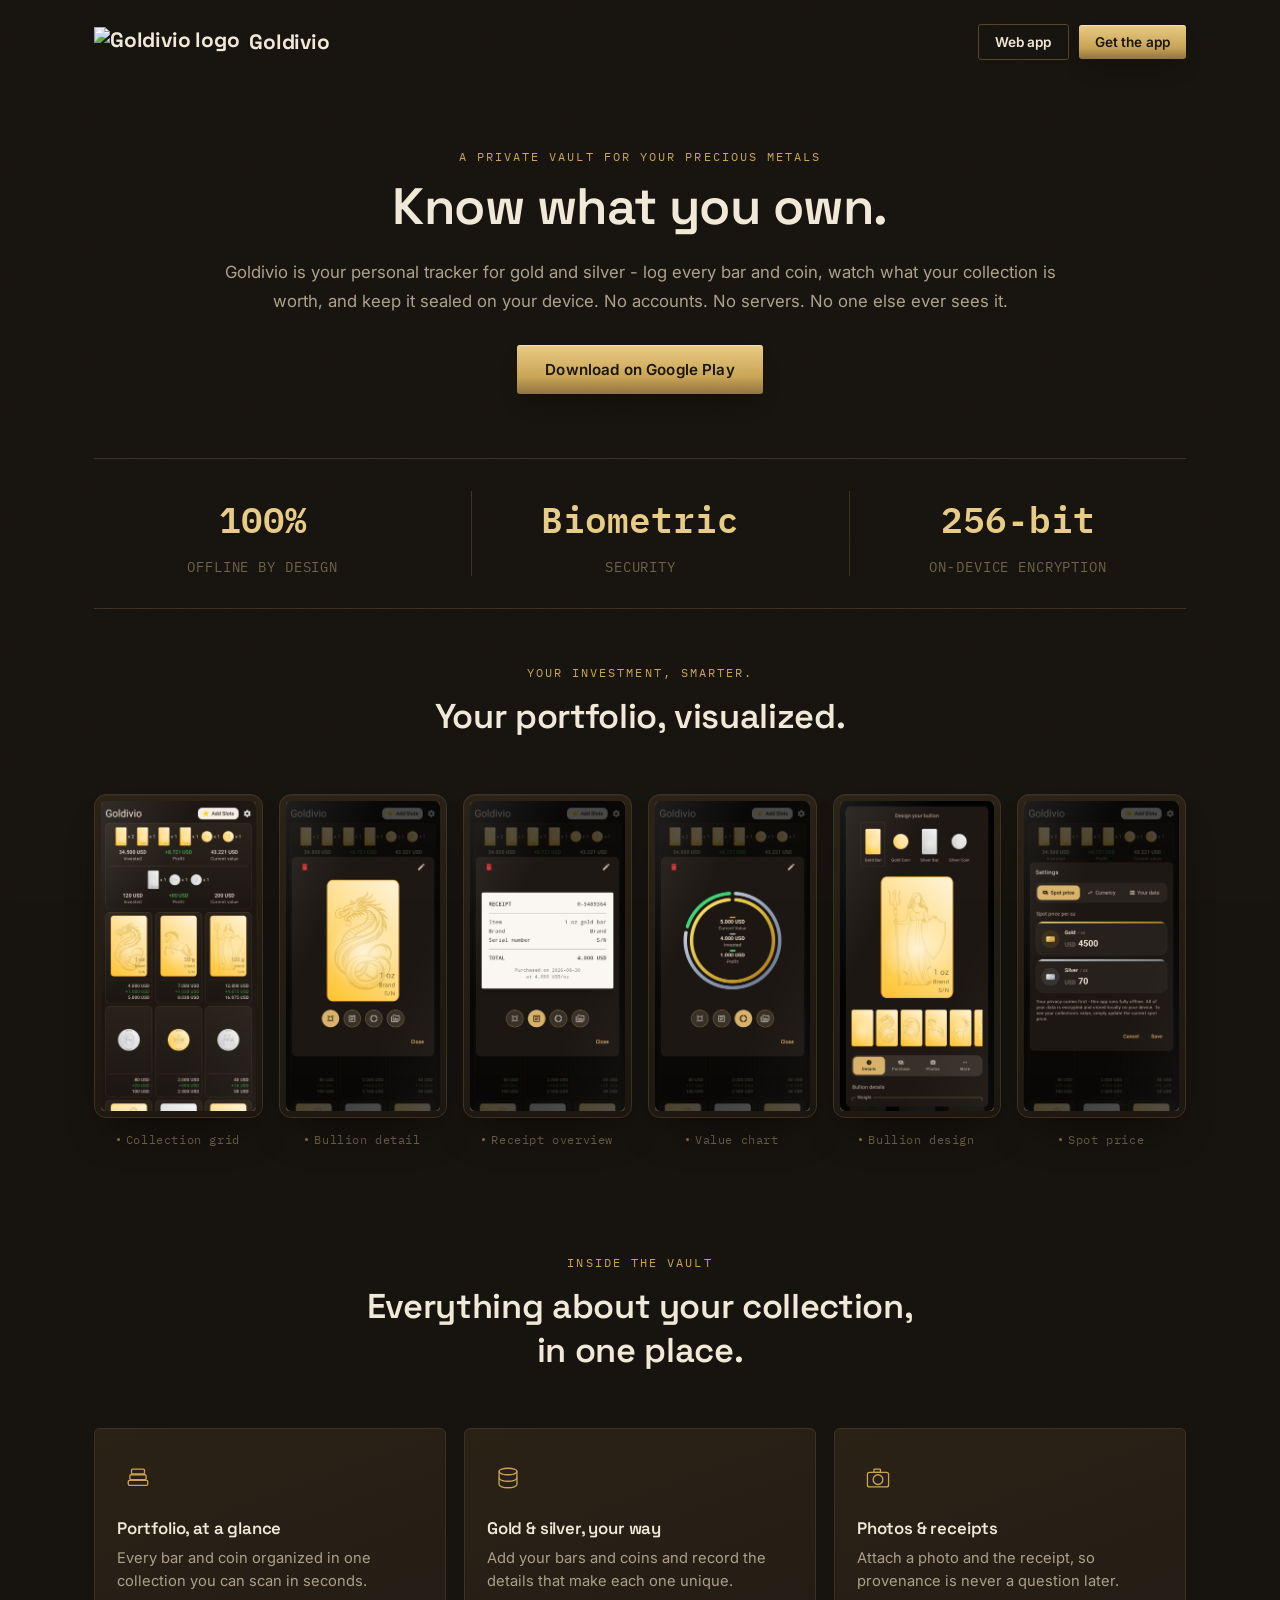
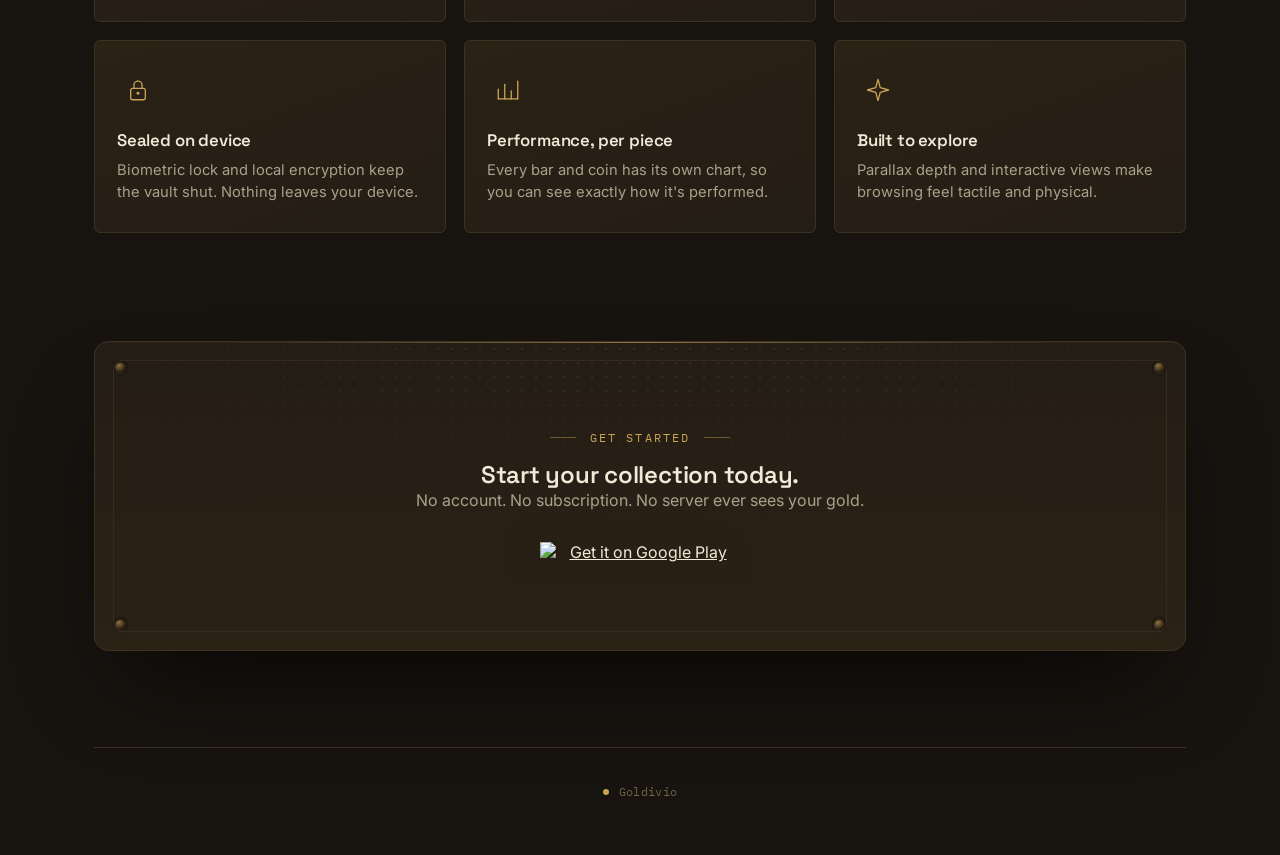
==== commit d6dfd6e1: "Implement initial web app" ====
--- a/index.html
+++ b/index.html
@@ -43,9 +43,12 @@
                     <span>Goldivio</span>
                 </div>
 
-                <a href="https://play.google.com/store/apps/details?id=krski.gld" class="btn small">
-                    Get the app
-                </a>
+                <div class="nav-actions">
+                    <a href="app/" class="btn small ghost nav-web">Web app</a>
+                    <a href="https://play.google.com/store/apps/details?id=krski.gld" class="btn small">
+                        Get the app
+                    </a>
+                </div>
             </div>
         </nav>
 
--- a/style.css
+++ b/style.css
@@ -213,6 +213,24 @@
     font-size: 0.85rem;
 }
 
+.btn.ghost {
+    background: transparent;
+    color: var(--ink);
+    border: 1px solid var(--border-bright);
+    box-shadow: none;
+}
+
+.btn.ghost:hover {
+    border-color: var(--gold);
+    box-shadow: none;
+}
+
+.nav-actions {
+    display: flex;
+    align-items: center;
+    gap: 10px;
+}
+
 /* =========================================================
    HERO
    ========================================================= */
@@ -706,6 +724,15 @@
 }
 
 @media (max-width: 460px) {
+    .nav-actions {
+        gap: 8px;
+    }
+
+    .nav .btn.small {
+        padding: 8px 12px;
+        white-space: nowrap;
+    }
+
     .rack-grid {
         gap: 10px 8px;
     }
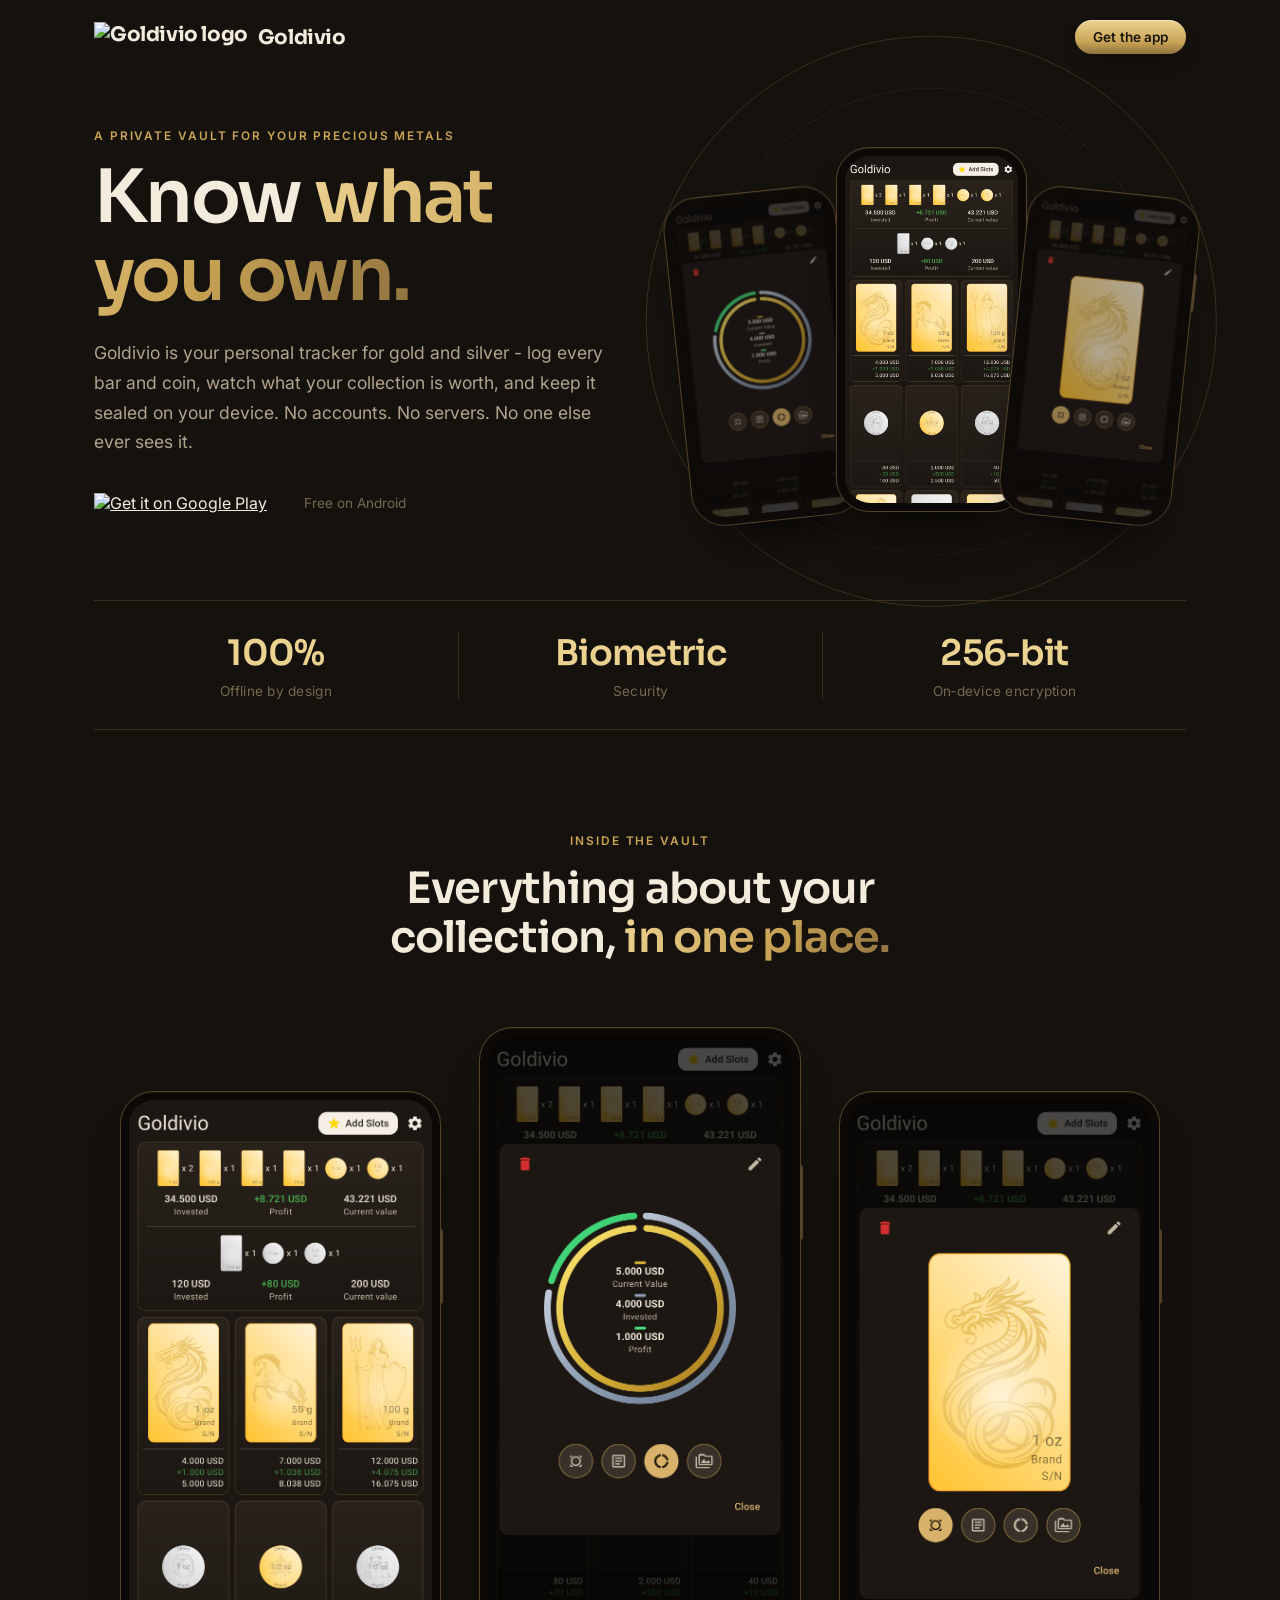
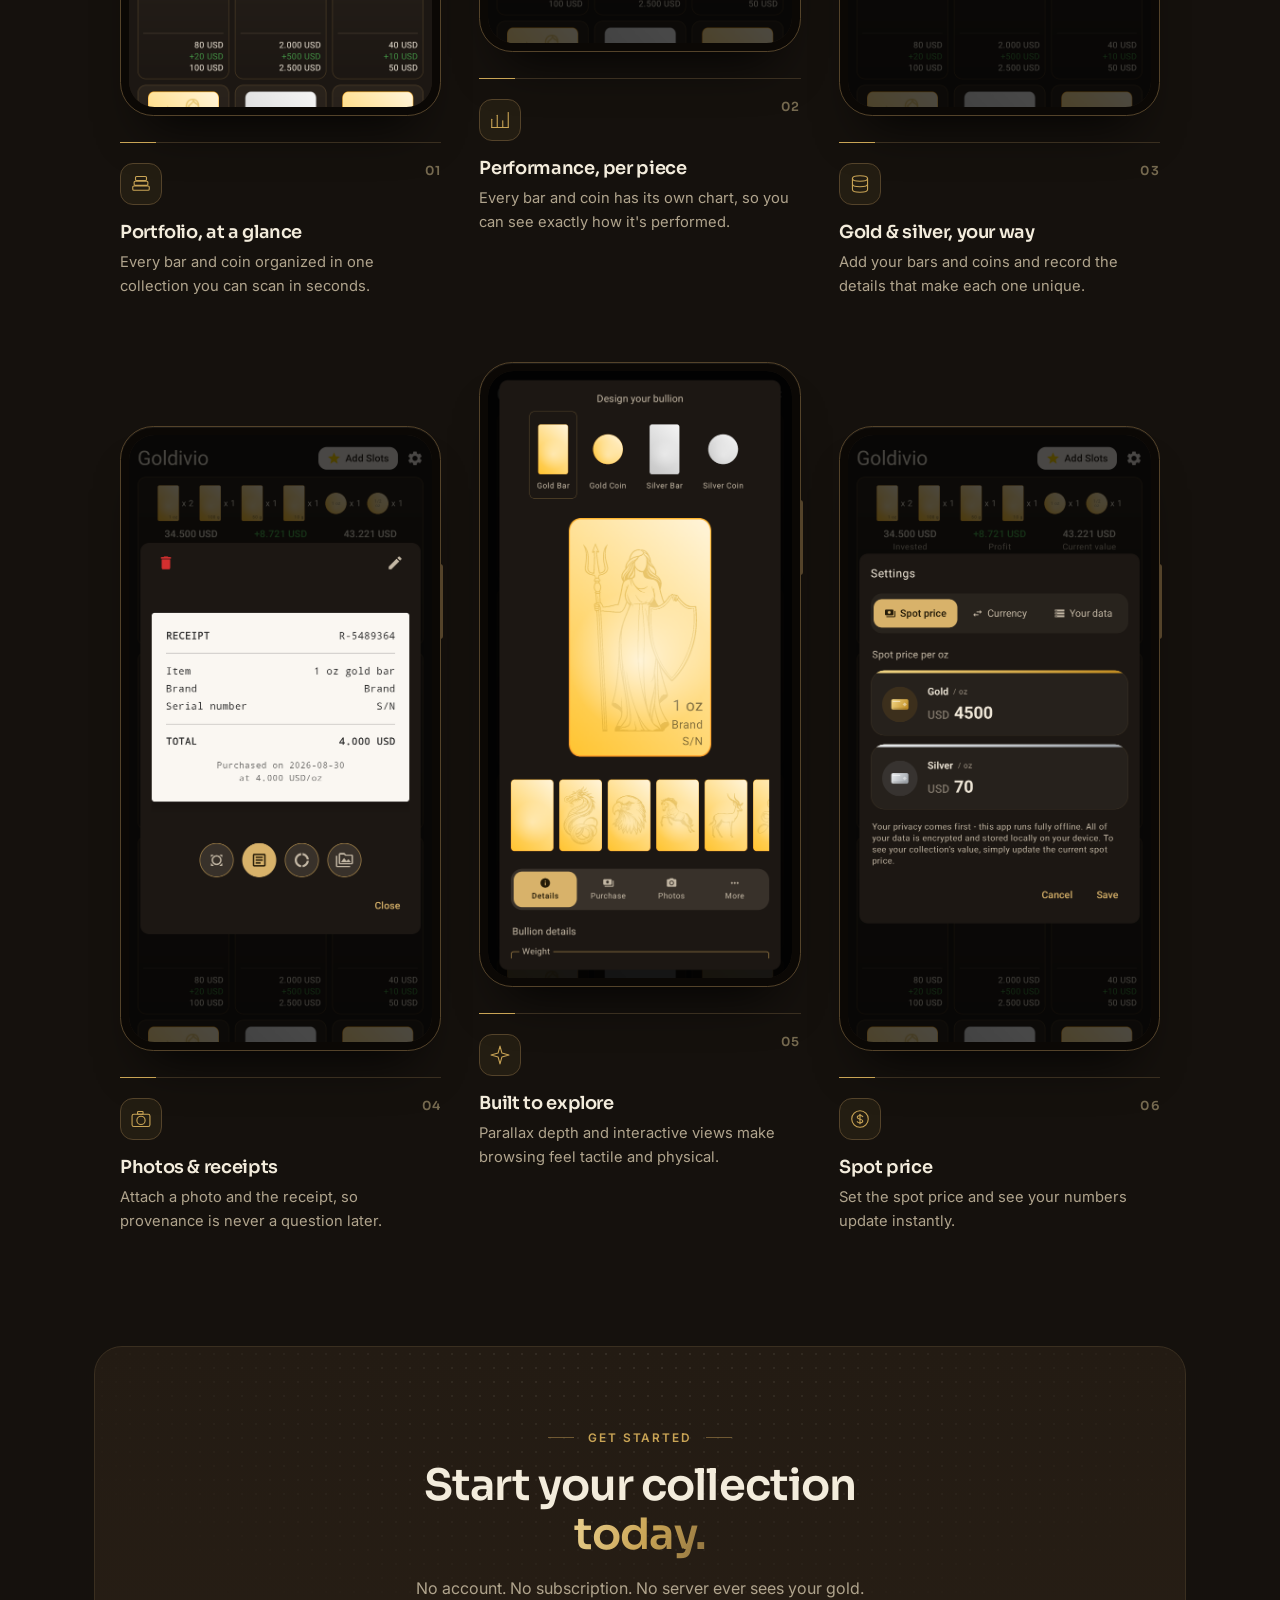
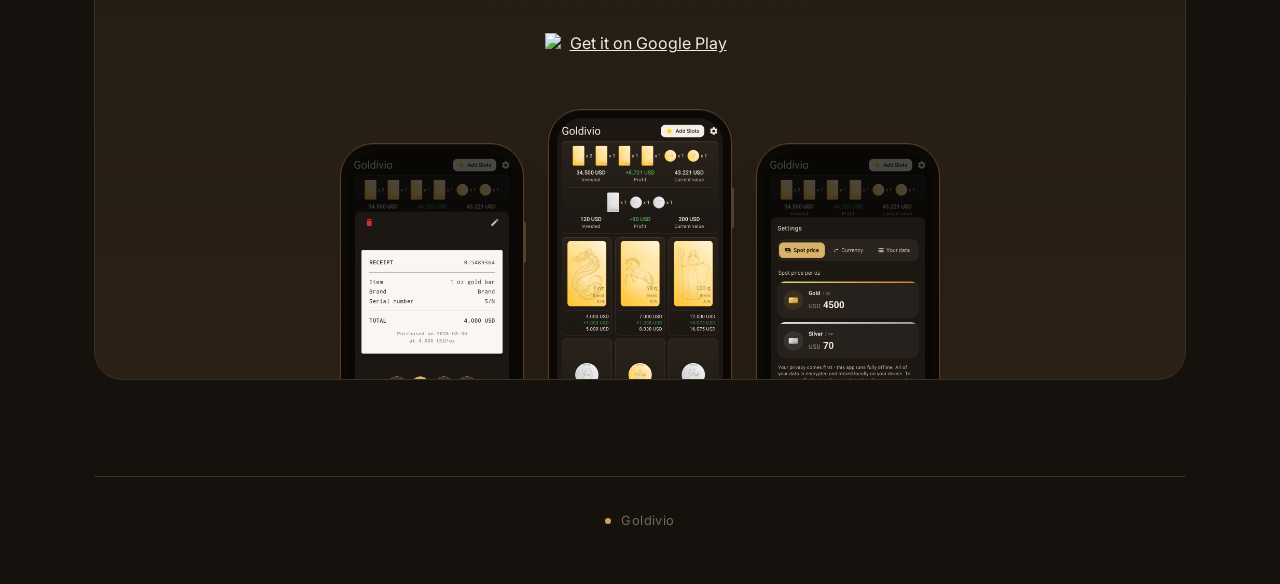
==== commit 7fdc5bcb: "Redesign website" ====
--- a/index.html
+++ b/index.html
@@ -23,15 +23,13 @@
     <link rel="preconnect" href="https://fonts.googleapis.com">
     <link rel="preconnect" href="https://fonts.gstatic.com" crossorigin>
     <link
-        href="https://fonts.googleapis.com/css2?family=Space+Grotesk:wght@500;600;700&family=Inter:wght@400;500;600&family=IBM+Plex+Mono:wght@400;500;600&display=swap"
+        href="https://fonts.googleapis.com/css2?family=Sora:wght@500;600;700&family=Inter:wght@400;500;600&display=swap"
         rel="stylesheet">
 
     <link rel="stylesheet" href="style.css">
 </head>
 
 <body>
-
-    <div class="grain" aria-hidden="true"></div>
 
     <div class="page">
 
@@ -43,21 +41,18 @@
                     <span>Goldivio</span>
                 </div>
 
-                <div class="nav-actions">
-                    <a href="app/" class="btn small ghost nav-web">Web app</a>
-                    <a href="https://play.google.com/store/apps/details?id=krski.gld" class="btn small">
-                        Get the app
-                    </a>
-                </div>
+                <a href="https://play.google.com/store/apps/details?id=krski.gld" class="btn small">
+                    Get the app
+                </a>
             </div>
         </nav>
 
         <!-- HERO -->
-        <section class="hero">
-            <div class="hero-content">
+        <header class="hero">
+            <div class="hero-copy-col">
                 <p class="eyebrow">A private vault for your precious metals</p>
 
-                <h1>Know what you own.</h1>
+                <h1>Know <span class="gold-text">what you own.</span></h1>
 
                 <p class="hero-copy">
                     Goldivio is your personal tracker for gold and silver - log every bar and coin,
@@ -65,186 +60,161 @@
                     No accounts. No servers. No one else ever sees it.
                 </p>
 
-                <a href="https://play.google.com/store/apps/details?id=krski.gld" class="btn">Download on Google Play</a>
-            </div>
-
-            <div class="hero-stats">
-                <div class="stat">
-                    <span class="stat-num">100%</span>
-                    <span class="stat-label">Offline by design</span>
-                </div>
-                <div class="stat">
-                    <span class="stat-num">Biometric</span>
-                    <span class="stat-label">Security</span>
-                </div>
-                <div class="stat">
-                    <span class="stat-num">256&#8209;bit</span>
-                    <span class="stat-label">On&#8209;device encryption</span>
-                </div>
+                <div class="hero-cta">
+                    <a href="https://play.google.com/store/apps/details?id=krski.gld" target="_blank"
+                        rel="noopener noreferrer" class="play-badge">
+                        <img src="GetItOnGooglePlay_Badge_Web_color_English.png" alt="Get it on Google Play">
+                    </a>
+                    <span class="hero-note">Free on Android</span>
+                </div>
+            </div>
+
+            <div class="hero-phones" aria-label="Goldivio app screens">
+                <div class="hero-ring" aria-hidden="true"></div>
+
+                <div class="phone phone--side phone--left">
+                    <img src="screenshot_chart.png" alt="Goldivio value chart">
+                </div>
+                <div class="phone phone--main">
+                    <img src="screenshot_grid.png" alt="Goldivio collection grid">
+                </div>
+                <div class="phone phone--side phone--right">
+                    <img src="screenshot_bullion_preview.png" alt="Goldivio bullion preview">
+                </div>
+            </div>
+        </header>
+
+        <!-- STATS STRIP -->
+        <section class="stats">
+            <div class="stat">
+                <span class="stat-num">100%</span>
+                <span class="stat-label">Offline by design</span>
+            </div>
+            <div class="stat">
+                <span class="stat-num">Biometric</span>
+                <span class="stat-label">Security</span>
+            </div>
+            <div class="stat">
+                <span class="stat-num">256&#8209;bit</span>
+                <span class="stat-label">On&#8209;device encryption</span>
             </div>
         </section>
 
-        <!-- SCREENSHOTS / RACK -->
-        <section class="rack">
-            <div class="section-head">
-                <p class="eyebrow">Your investment, smarter.</p>
-                <h2>Your portfolio, visualized.</h2>
-            </div>
-
-            <div class="rack-grid">
-                <figure class="monitor">
-                    <div class="monitor-frame">
-                        <span class="monitor-bolt tl" aria-hidden="true"></span>
-                        <span class="monitor-bolt tr" aria-hidden="true"></span>
-                        <span class="monitor-bolt bl" aria-hidden="true"></span>
-                        <span class="monitor-bolt br" aria-hidden="true"></span>
-                        <div class="monitor-screen">
-                            <img src="screenshot_grid.png" alt="Goldivio collection grid" loading="lazy">
-                        </div>
-                    </div>
-                    <figcaption>Collection grid</figcaption>
-                </figure>
-                <figure class="monitor">
-                    <div class="monitor-frame">
-                        <span class="monitor-bolt tl" aria-hidden="true"></span>
-                        <span class="monitor-bolt tr" aria-hidden="true"></span>
-                        <span class="monitor-bolt bl" aria-hidden="true"></span>
-                        <span class="monitor-bolt br" aria-hidden="true"></span>
-                        <div class="monitor-screen">
-                            <img src="screenshot_bullion_preview.png" alt="Goldivio bullion preview" loading="lazy">
-                        </div>
-                    </div>
-                    <figcaption>Bullion detail</figcaption>
-                </figure>
-                <figure class="monitor">
-                    <div class="monitor-frame">
-                        <span class="monitor-bolt tl" aria-hidden="true"></span>
-                        <span class="monitor-bolt tr" aria-hidden="true"></span>
-                        <span class="monitor-bolt bl" aria-hidden="true"></span>
-                        <span class="monitor-bolt br" aria-hidden="true"></span>
-                        <div class="monitor-screen">
-                            <img src="screenshot_receipt.png" alt="Goldivio receipt attachment" loading="lazy">
-                        </div>
-                    </div>
-                    <figcaption>Receipt overview</figcaption>
-                </figure>
-                <figure class="monitor">
-                    <div class="monitor-frame">
-                        <span class="monitor-bolt tl" aria-hidden="true"></span>
-                        <span class="monitor-bolt tr" aria-hidden="true"></span>
-                        <span class="monitor-bolt bl" aria-hidden="true"></span>
-                        <span class="monitor-bolt br" aria-hidden="true"></span>
-                        <div class="monitor-screen">
-                            <img src="screenshot_chart.png" alt="Goldivio value chart" loading="lazy">
-                        </div>
-                    </div>
-                    <figcaption>Value chart</figcaption>
-                </figure>
-                <figure class="monitor">
-                    <div class="monitor-frame">
-                        <span class="monitor-bolt tl" aria-hidden="true"></span>
-                        <span class="monitor-bolt tr" aria-hidden="true"></span>
-                        <span class="monitor-bolt bl" aria-hidden="true"></span>
-                        <span class="monitor-bolt br" aria-hidden="true"></span>
-                        <div class="monitor-screen">
-                            <img src="screenshot_design_bar.png" alt="Goldivio bar detail view" loading="lazy">
-                        </div>
-                    </div>
-                    <figcaption>Bullion design</figcaption>
-                </figure>
-                <figure class="monitor">
-                    <div class="monitor-frame">
-                        <span class="monitor-bolt tl" aria-hidden="true"></span>
-                        <span class="monitor-bolt tr" aria-hidden="true"></span>
-                        <span class="monitor-bolt bl" aria-hidden="true"></span>
-                        <span class="monitor-bolt br" aria-hidden="true"></span>
-                        <div class="monitor-screen">
-                            <img src="screenshot_spot_price.png" alt="Goldivio spot price settings" loading="lazy">
-                        </div>
-                    </div>
-                    <figcaption>Spot price</figcaption>
-                </figure>
-            </div>
-        </section>
-
-        <!-- DEPOSIT BOXES / FEATURES -->
-        <section class="boxes">
+        <!-- APP TOUR (screenshots carry the feature copy) -->
+        <section class="tour">
             <div class="section-head">
                 <p class="eyebrow">Inside the vault</p>
-                <h2>Everything about your collection, in one place.</h2>
-            </div>
-
-            <div class="box-grid">
-
-                <div class="box">
-                    <span class="box-icon">
-                        <svg viewBox="0 0 32 32" fill="none"><rect x="4" y="19" width="24" height="6" rx="1.5" /><rect x="6" y="12" width="20" height="6" rx="1.5" /><rect x="8" y="5" width="16" height="6" rx="1.5" /></svg>
-                    </span>
-                    <h3>Portfolio, at a glance</h3>
-                    <p>Every bar and coin organized in one collection you can scan in seconds.</p>
-                </div>
-
-                <div class="box">
-                    <span class="box-icon">
-                        <svg viewBox="0 0 32 32" fill="none"><ellipse cx="16" cy="8" rx="11" ry="4" /><path d="M5 8v8c0 2.2 4.9 4 11 4s11-1.8 11-4V8" /><path d="M5 16v8c0 2.2 4.9 4 11 4s11-1.8 11-4v-8" /></svg>
-                    </span>
-                    <h3>Gold &amp; silver, your way</h3>
-                    <p>Add your bars and coins and record the details that make each one unique.</p>
-                </div>
-
-                <div class="box">
-                    <span class="box-icon">
-                        <svg viewBox="0 0 32 32" fill="none"><rect x="3" y="9" width="26" height="18" rx="2.5" /><circle cx="16" cy="18" r="6" /><rect x="11" y="5" width="8" height="4" rx="1" /></svg>
-                    </span>
-                    <h3>Photos &amp; receipts</h3>
-                    <p>Attach a photo and the receipt, so provenance is never a question later.</p>
-                </div>
-
-                <div class="box">
-                    <span class="box-icon">
-                        <svg viewBox="0 0 32 32" fill="none"><rect x="7" y="14" width="18" height="14" rx="2.5" /><path d="M11 14v-4a5 5 0 0 1 10 0v4" /><circle cx="16" cy="20" r="1.8" fill="currentColor" stroke="none" /></svg>
-                    </span>
-                    <h3>Sealed on device</h3>
-                    <p>Biometric lock and local encryption keep the vault shut. Nothing leaves your device.</p>
-                </div>
-
-                <div class="box">
-                    <span class="box-icon">
-                        <svg viewBox="0 0 32 32" fill="none"><path d="M4 27V15" /><path d="M12 27V9" /><path d="M20 27V17" /><path d="M28 27V5" /><path d="M4 27h24" /></svg>
-                    </span>
-                    <h3>Performance, per piece</h3>
-                    <p>Every bar and coin has its own chart, so you can see exactly how it's performed.</p>
-                </div>
-
-                <div class="box">
-                    <span class="box-icon">
-                        <svg viewBox="0 0 32 32" fill="none"><path d="M16 3 L18.8 13.2 L29 16 L18.8 18.8 L16 29 L13.2 18.8 L3 16 L13.2 13.2 Z" /></svg>
-                    </span>
-                    <h3>Built to explore</h3>
-                    <p>Parallax depth and interactive views make browsing feel tactile and physical.</p>
-                </div>
+                <h2>Everything about your collection, <span class="gold-text">in one place.</span></h2>
+            </div>
+
+            <div class="tour-grid">
+
+                <figure class="shot">
+                    <div class="phone">
+                        <img src="screenshot_grid.png" alt="Goldivio collection grid" loading="lazy">
+                    </div>
+                    <figcaption>
+                        <span class="shot-icon">
+                            <svg viewBox="0 0 32 32" fill="none"><rect x="4" y="19" width="24" height="6" rx="1.5" /><rect x="6" y="12" width="20" height="6" rx="1.5" /><rect x="8" y="5" width="16" height="6" rx="1.5" /></svg>
+                        </span>
+                        <span class="shot-num">01</span>
+                        <h3>Portfolio, at a glance</h3>
+                        <p>Every bar and coin organized in one collection you can scan in seconds.</p>
+                    </figcaption>
+                </figure>
+
+                <figure class="shot">
+                    <div class="phone">
+                        <img src="screenshot_chart.png" alt="Goldivio value chart" loading="lazy">
+                    </div>
+                    <figcaption>
+                        <span class="shot-icon">
+                            <svg viewBox="0 0 32 32" fill="none"><path d="M4 27V15" /><path d="M12 27V9" /><path d="M20 27V17" /><path d="M28 27V5" /><path d="M4 27h24" /></svg>
+                        </span>
+                        <span class="shot-num">02</span>
+                        <h3>Performance, per piece</h3>
+                        <p>Every bar and coin has its own chart, so you can see exactly how it's performed.</p>
+                    </figcaption>
+                </figure>
+
+                <figure class="shot">
+                    <div class="phone">
+                        <img src="screenshot_bullion_preview.png" alt="Goldivio bullion preview" loading="lazy">
+                    </div>
+                    <figcaption>
+                        <span class="shot-icon">
+                            <svg viewBox="0 0 32 32" fill="none"><ellipse cx="16" cy="8" rx="11" ry="4" /><path d="M5 8v8c0 2.2 4.9 4 11 4s11-1.8 11-4V8" /><path d="M5 16v8c0 2.2 4.9 4 11 4s11-1.8 11-4v-8" /></svg>
+                        </span>
+                        <span class="shot-num">03</span>
+                        <h3>Gold &amp; silver, your way</h3>
+                        <p>Add your bars and coins and record the details that make each one unique.</p>
+                    </figcaption>
+                </figure>
+
+                <figure class="shot">
+                    <div class="phone">
+                        <img src="screenshot_receipt.png" alt="Goldivio receipt attachment" loading="lazy">
+                    </div>
+                    <figcaption>
+                        <span class="shot-icon">
+                            <svg viewBox="0 0 32 32" fill="none"><rect x="3" y="9" width="26" height="18" rx="2.5" /><circle cx="16" cy="18" r="6" /><rect x="11" y="5" width="8" height="4" rx="1" /></svg>
+                        </span>
+                        <span class="shot-num">04</span>
+                        <h3>Photos &amp; receipts</h3>
+                        <p>Attach a photo and the receipt, so provenance is never a question later.</p>
+                    </figcaption>
+                </figure>
+
+                <figure class="shot">
+                    <div class="phone">
+                        <img src="screenshot_design_bar.png" alt="Goldivio bar detail view" loading="lazy">
+                    </div>
+                    <figcaption>
+                        <span class="shot-icon">
+                            <svg viewBox="0 0 32 32" fill="none"><path d="M16 3 L18.8 13.2 L29 16 L18.8 18.8 L16 29 L13.2 18.8 L3 16 L13.2 13.2 Z" /></svg>
+                        </span>
+                        <span class="shot-num">05</span>
+                        <h3>Built to explore</h3>
+                        <p>Parallax depth and interactive views make browsing feel tactile and physical.</p>
+                    </figcaption>
+                </figure>
+
+                <figure class="shot">
+                    <div class="phone">
+                        <img src="screenshot_spot_price.png" alt="Goldivio spot price settings" loading="lazy">
+                    </div>
+                    <figcaption>
+                        <span class="shot-icon">
+                            <svg viewBox="0 0 32 32" fill="none"><circle cx="16" cy="16" r="12" /><path d="M16 9v14" /><path d="M20 12.5c-.8-1-2.2-1.5-4-1.5-2.2 0-4 1-4 2.6 0 3.6 8 1.8 8 5.4 0 1.6-1.8 2.6-4 2.6-1.8 0-3.300-.6-4-1.700" /></svg>
+                        </span>
+                        <span class="shot-num">06</span>
+                        <h3>Spot price</h3>
+                        <p>Set the spot price and see your numbers update instantly.</p>
+                    </figcaption>
+                </figure>
 
             </div>
         </section>
 
-        <!-- DOWNLOAD / VAULT DOOR -->
-        <section id="download" class="vault-door">
-            <div class="vault-door-texture" aria-hidden="true"></div>
-
-            <span class="rivet tl" aria-hidden="true"></span>
-            <span class="rivet tr" aria-hidden="true"></span>
-            <span class="rivet bl" aria-hidden="true"></span>
-            <span class="rivet br" aria-hidden="true"></span>
-
-            <div class="vault-door-content">
+        <!-- DOWNLOAD -->
+        <section id="download" class="cta">
+            <div class="cta-texture" aria-hidden="true"></div>
+
+            <div class="cta-content">
                 <p class="eyebrow eyebrow--flanked">Get started</p>
-                <h2>Start your collection today.</h2>
-                <p class="vault-door-copy">No account. No subscription. No server ever sees your gold.</p>
-
-                <a href="https://play.google.com/store/apps/details?id=krski.gld" target="_blank" rel="noopener noreferrer"
-                    class="play-badge">
+                <h2>Start your collection <span class="gold-text">today.</span></h2>
+                <p class="cta-copy">No account. No subscription. No server ever sees your gold.</p>
+
+                <a href="https://play.google.com/store/apps/details?id=krski.gld" target="_blank"
+                    rel="noopener noreferrer" class="play-badge">
                     <img src="GetItOnGooglePlay_Badge_Web_color_English.png" alt="Get it on Google Play">
                 </a>
+            </div>
+
+            <div class="cta-phones" aria-hidden="true">
+                <div class="phone"><img src="screenshot_receipt.png" alt=""></div>
+                <div class="phone"><img src="screenshot_grid.png" alt=""></div>
+                <div class="phone"><img src="screenshot_spot_price.png" alt=""></div>
             </div>
         </section>
 
@@ -261,4 +231,4 @@
     <script src="script.js"></script>
 </body>
 
-</html>+</html>
--- a/style.css
+++ b/style.css
@@ -1,31 +1,31 @@
 /* =========================================================
-   GOLDIVIO - "Vault Console"
-   A third, distinct take, keeping the dark brown + gold
-   palette but rebuilt around a security-console idea: a
-   combination-dial hero graphic, safe-deposit-box feature
-   grid, and screenshots mounted like rack monitors. Display
-   type goes geometric/technical rather than editorial serif.
+   GOLDIVIO - "Phone First"
+   Brown + gold palette, rebuilt around the mobile app:
+   a phone-led hero, a captioned screenshot tour that always
+   sits in rows of three, and a download card with phones
+   rising from its base. Type: Sora (display) + Inter (text).
+   No glow effects - depth comes from flat dark shadows,
+   hairline borders and gold gradients only.
    ========================================================= */
 
 :root {
-    --bg: #17130f;
-    --bg-alt: #1d1712;
-    --panel: #241d15;
-    --panel-2: #2b2216;
-    --border: #3d3221;
-    --border-bright: #55442a;
+    --bg: #15110d;
+    --bg-alt: #1b1510;
+    --panel: #231b13;
+    --panel-2: #2a2016;
+    --border: #3a2f20;
+    --border-bright: #54432a;
 
     --gold: #c9a455;
-    --gold-bright: #e8cb84;
+    --gold-bright: #ecd291;
     --gold-dim: #8f723f;
 
-    --ink: #f1e9d8;
-    --ink-muted: #aca08a;
-    --ink-faint: #6e6248;
-
-    --display: 'Space Grotesk', 'Arial Narrow', sans-serif;
-    --sans: 'Inter', sans-serif;
-    --mono: 'IBM Plex Mono', monospace;
+    --ink: #f3ecdc;
+    --ink-muted: #b0a48d;
+    --ink-faint: #75694f;
+
+    --display: 'Sora', 'Inter', sans-serif;
+    --sans: 'Inter', system-ui, sans-serif;
 
     --container: 1140px;
     --ease: cubic-bezier(0.22, 1, 0.36, 1);
@@ -64,23 +64,13 @@
 
 ::selection {
     background: var(--gold);
-    color: #17130f;
+    color: #15110d;
 }
 
 :focus-visible {
     outline: 2px solid var(--gold-bright);
     outline-offset: 3px;
-    border-radius: 2px;
-}
-
-.grain {
-    position: fixed;
-    inset: 0;
-    z-index: 999;
-    pointer-events: none;
-    opacity: 0.045;
-    mix-blend-mode: overlay;
-    background-image: url("data:image/svg+xml;utf8,<svg xmlns='http://www.w3.org/2000/svg' width='120' height='120'><filter id='n'><feTurbulence type='fractalNoise' baseFrequency='0.85' numOctaves='2' stitchTiles='stitch'/></filter><rect width='100%25' height='100%25' filter='url(%23n)'/></svg>");
+    border-radius: 4px;
 }
 
 .page {
@@ -90,25 +80,35 @@
 }
 
 .eyebrow {
-    font-family: var(--mono);
-    font-size: 0.72rem;
-    letter-spacing: 0.18em;
+    display: block;
+    font-family: var(--sans);
+    font-size: 0.74rem;
+    font-weight: 600;
+    letter-spacing: 0.16em;
     text-transform: uppercase;
     color: var(--gold);
-    margin-bottom: 14px;
+    margin-bottom: 16px;
 }
 
 h1, h2, h3 {
     font-family: var(--display);
     font-weight: 600;
-    letter-spacing: -0.01em;
+    letter-spacing: -0.02em;
     color: var(--ink);
+}
+
+.gold-text {
+    background: linear-gradient(115deg, var(--gold-bright) 0%, var(--gold) 55%, var(--gold-dim) 100%);
+    -webkit-background-clip: text;
+    background-clip: text;
+    -webkit-text-fill-color: transparent;
+    color: transparent;
 }
 
 .reveal {
     opacity: 0;
-    transform: translateY(18px);
-    transition: opacity 0.7s var(--ease), transform 0.7s var(--ease);
+    transform: translateY(22px);
+    transition: opacity 0.75s var(--ease), transform 0.75s var(--ease);
 }
 
 .reveal.is-visible {
@@ -130,17 +130,16 @@
     position: sticky;
     top: 0;
     z-index: 50;
-    padding: 24px 0;
-    margin-bottom: 8px;
+    padding: 20px 0;
     background: transparent;
     border-bottom: 1px solid transparent;
     transition: background 0.4s var(--ease), border-color 0.4s var(--ease), backdrop-filter 0.4s var(--ease);
 }
 
 .nav--scrolled {
-    background: rgba(23, 19, 15, 0.85);
-    backdrop-filter: blur(12px) saturate(140%);
-    -webkit-backdrop-filter: blur(12px) saturate(140%);
+    background: rgba(21, 17, 13, 0.86);
+    backdrop-filter: blur(14px) saturate(140%);
+    -webkit-backdrop-filter: blur(14px) saturate(140%);
     border-bottom: 1px solid var(--border);
 }
 
@@ -155,9 +154,9 @@
     align-items: center;
     gap: 10px;
     font-family: var(--display);
-    font-size: 1.3rem;
+    font-size: 1.25rem;
     font-weight: 700;
-    letter-spacing: -0.01em;
+    letter-spacing: -0.02em;
 }
 
 .logo-img {
@@ -188,20 +187,19 @@
     gap: 8px;
     background: linear-gradient(180deg, var(--gold-bright), var(--gold) 65%, var(--gold-dim));
     color: #1a1509;
-    padding: 15px 28px;
-    border-radius: 3px;
+    padding: 14px 26px;
+    border-radius: 999px;
     font-family: var(--sans);
     font-weight: 600;
     font-size: 0.95rem;
     text-decoration: none;
-    letter-spacing: 0.01em;
-    box-shadow: 0 1px 0 rgba(255, 255, 255, 0.4) inset, 0 12px 24px -12px rgba(0, 0, 0, 0.55);
+    letter-spacing: 0.005em;
+    box-shadow: 0 1px 0 rgba(255, 255, 255, 0.4) inset, 0 10px 20px -12px rgba(0, 0, 0, 0.6);
     transition: transform 0.25s var(--ease), box-shadow 0.25s var(--ease);
 }
 
 .btn:hover {
     transform: translateY(-2px);
-    box-shadow: 0 1px 0 rgba(255, 255, 255, 0.45) inset, 0 16px 28px -14px rgba(0, 0, 0, 0.6);
 }
 
 .btn:active {
@@ -209,163 +207,207 @@
 }
 
 .btn.small {
-    padding: 9px 16px;
+    padding: 9px 18px;
     font-size: 0.85rem;
-}
-
-.btn.ghost {
-    background: transparent;
-    color: var(--ink);
+    white-space: nowrap;
+}
+
+.play-badge {
+    display: inline-block;
+}
+
+.play-badge img {
+    width: 190px;
+    transition: transform 0.25s var(--ease);
+}
+
+.play-badge:hover img {
+    transform: translateY(-2px);
+}
+
+/* =========================================================
+   PHONE FRAME (shared)
+   ========================================================= */
+
+.phone {
+    position: relative;
+    background: #0b0805;
     border: 1px solid var(--border-bright);
-    box-shadow: none;
-}
-
-.btn.ghost:hover {
-    border-color: var(--gold);
-    box-shadow: none;
-}
-
-.nav-actions {
+    border-radius: clamp(16px, 2.6vw, 34px);
+    padding: clamp(3px, 0.6vw, 8px);
+    box-shadow: 0 1px 0 rgba(255, 255, 255, 0.06) inset, 0 34px 50px -28px rgba(0, 0, 0, 0.85);
+}
+
+.phone::before {
+    content: '';
+    position: absolute;
+    top: 22%;
+    right: -3px;
+    width: 3px;
+    height: 12%;
+    border-radius: 0 3px 3px 0;
+    background: var(--border-bright);
+}
+
+.phone img {
+    width: 100%;
+    aspect-ratio: 9 / 18;
+    object-fit: cover;
+    border-radius: clamp(13px, 2vw, 26px);
+    background: var(--panel);
+}
+
+/* =========================================================
+   HERO
+   ========================================================= */
+
+.hero {
+    display: grid;
+    grid-template-columns: 1.05fr 1fr;
+    align-items: center;
+    gap: 48px;
+    padding: 48px 0 24px;
+}
+
+.hero h1 {
+    font-size: clamp(2.6rem, 5vw + 0.8rem, 4.6rem);
+    line-height: 1.05;
+    letter-spacing: -0.035em;
+    margin-bottom: 24px;
+}
+
+.hero-copy {
+    max-width: 520px;
+    color: var(--ink-muted);
+    font-size: clamp(1rem, 0.4vw + 0.92rem, 1.1rem);
+    line-height: 1.7;
+    margin-bottom: 36px;
+}
+
+.hero-cta {
     display: flex;
     align-items: center;
-    gap: 10px;
-}
-
-/* =========================================================
-   HERO
-   ========================================================= */
-
-.hero {
-    padding: 56px 0 0;
-}
-
-.hero-content {
-    max-width: 850px;
+    flex-wrap: wrap;
+    gap: 20px;
+}
+
+.hero-note {
+    font-size: 0.85rem;
+    color: var(--ink-faint);
+}
+
+.hero-phones {
+    --p: 0;
+    position: relative;
+    display: grid;
+    grid-template-columns: 1fr 1.2fr 1fr;
+    align-items: center;
+    width: 100%;
+    max-width: 540px;
     margin: 0 auto;
-    text-align: center;
-}
-
-.eyebrow { display: block; }
-
-.hero h1 {
-    font-size: clamp(2.1rem, 3.6vw + 1rem, 3.2rem);
-    line-height: 1.14;
-    margin-bottom: 22px;
-}
-
-.hero-copy {
-    margin: 0 auto 30px;
-    color: var(--ink-muted);
-    font-size: clamp(0.98rem, 0.4vw + 0.9rem, 1.05rem);
-    line-height: 1.7;
-}
-
-.hero-stats {
+    padding: 24px 0 8px;
+}
+
+.hero-phones::before {
+    content: '';
+    position: absolute;
+    inset: -4% -8%;
+    background-image: radial-gradient(circle, rgba(243, 236, 220, 0.12) 1.1px, transparent 1.1px);
+    background-size: 14px 14px;
+    -webkit-mask-image: radial-gradient(ellipse 60% 55% at 50% 50%, #000 0%, transparent 78%);
+    mask-image: radial-gradient(ellipse 60% 55% at 50% 50%, #000 0%, transparent 78%);
+    pointer-events: none;
+}
+
+.hero-ring {
+    position: absolute;
+    top: 50%;
+    left: 50%;
+    width: 112%;
+    aspect-ratio: 1;
+    transform: translate(-50%, -50%);
+    border-radius: 50%;
+    border: 1px solid var(--border-bright);
+    opacity: 0.6;
+    pointer-events: none;
+}
+
+.hero-ring::after {
+    content: '';
+    position: absolute;
+    inset: 9%;
+    border-radius: 50%;
+    border: 1px dashed var(--border);
+}
+
+.hero-phones .phone {
+    position: relative;
+    z-index: 1;
+    will-change: transform;
+}
+
+.phone--main {
+    z-index: 2;
+    transform: translateY(calc(var(--p) * -0.09px));
+}
+
+.phone--side::after {
+    content: '';
+    position: absolute;
+    inset: 0;
+    border-radius: inherit;
+    background: rgba(21, 17, 13, 0.34);
+    pointer-events: none;
+}
+
+.phone--left {
+    margin-right: -9%;
+    transform: translateY(calc(26px + var(--p) * -0.05px)) rotate(-6deg);
+}
+
+.phone--right {
+    margin-left: -9%;
+    transform: translateY(calc(26px + var(--p) * -0.05px)) rotate(6deg);
+}
+
+/* =========================================================
+   STATS STRIP
+   ========================================================= */
+
+.stats {
     display: grid;
-    grid-template-columns: repeat(3, 1fr);
-    gap: 40px;
-    width: 100%;
-    max-width: none;
-    margin: 64px auto 56px;
-    padding: 32px 0;
+    grid-template-columns: repeat(3, minmax(0, 1fr));
+    margin: 56px 0 104px;
+    padding: 30px 0;
     border-top: 1px solid var(--border);
     border-bottom: 1px solid var(--border);
 }
 
-.hero-stats .stat {
-    text-align: center;
-    padding: 0 24px;
-    border-left: 1px solid var(--border);
-}
-
-.hero-stats .stat:first-child {
-    border-left: none;
-}
-
-.hero-stats .stat-num {
-    font-size: clamp(1.7rem, 1.6vw + 1rem, 2.3rem);
-    margin-bottom: 10px;
-}
-
-.hero-stats .stat-label {
-    font-size: 0.9rem;
-}
-
-.dial {
-    width: 100%;
-    max-width: 380px;
-}
-
-.dial-ring {
-    fill: none;
-    stroke: var(--border-bright);
-    stroke-width: 1;
-}
-
-.dial-ring--bevel {
-    stroke: rgba(0, 0, 0, 0.5);
-    stroke-width: 1;
-}
-
-.dial-ring--inner {
-    stroke: var(--gold-dim);
-    stroke-width: 1.2;
-    stroke-opacity: 0.6;
-}
-
-.dial-face {
-    stroke: var(--border);
-    stroke-width: 1;
-}
-
-.dial-tick {
-    stroke: var(--ink-faint);
-    stroke-width: 1.4;
-}
-
-.dial-tick--major {
-    stroke: var(--gold);
-    stroke-width: 2;
-}
-
-.dial-label {
-    font-family: var(--mono);
-    font-size: 13px;
-    letter-spacing: 0.14em;
-    fill: var(--ink);
-}
-
-.dial-fine {
-    font-family: var(--mono);
-    font-size: 9px;
-    letter-spacing: 0.1em;
-    fill: var(--ink-faint);
-}
-
-/* =========================================================
-   STATS (shared with .hero-stats)
-   ========================================================= */
-
 .stat {
     text-align: center;
-    padding: 0 16px;
+    padding: 0 12px;
+    border-left: 1px solid var(--border);
+}
+
+.stat:first-child {
+    border-left: none;
 }
 
 .stat-num {
     display: block;
-    font-family: var(--mono);
-    font-size: clamp(1.6rem, 2vw + 1rem, 2.1rem);
+    font-family: var(--display);
+    font-size: clamp(1.05rem, 2.4vw + 0.3rem, 2.2rem);
     font-weight: 600;
+    letter-spacing: -0.02em;
     color: var(--gold-bright);
-    margin-bottom: 6px;
+    margin-bottom: 8px;
 }
 
 .stat-label {
-    font-family: var(--mono);
-    font-size: 0.72rem;
-    letter-spacing: 0.06em;
-    text-transform: uppercase;
+    display: block;
+    font-size: clamp(0.62rem, 0.9vw + 0.3rem, 0.85rem);
     color: var(--ink-faint);
+    letter-spacing: 0.02em;
 }
 
 /* =========================================================
@@ -374,226 +416,163 @@
 
 .section-head {
     text-align: center;
-    max-width: 560px;
-    margin: 0 auto 56px;
+    max-width: 620px;
+    margin: 0 auto 64px;
 }
 
 .section-head h2 {
-    font-size: clamp(1.6rem, 2vw + 1rem, 2.15rem);
-    line-height: 1.28;
-}
-
-/* =========================================================
-   DEPOSIT BOXES (features)
-   ========================================================= */
-
-.boxes {
-    padding-bottom: 108px;
-}
-
-.box-grid {
+    font-size: clamp(1.8rem, 2.4vw + 1rem, 2.7rem);
+    line-height: 1.15;
+}
+
+.section-sub {
+    margin-top: 16px;
+    color: var(--ink-muted);
+    line-height: 1.65;
+}
+
+/* =========================================================
+   APP TOUR (screenshots, always rows of three)
+   ========================================================= */
+
+.tour {
+    padding-bottom: 112px;
+}
+
+.tour-grid {
+    --step: clamp(0px, 5vw, 72px);
     display: grid;
-    grid-template-columns: repeat(3, 1fr);
-    gap: 18px;
-}
-
-.box {
+    grid-template-columns: repeat(3, minmax(0, 1fr));
+    gap: clamp(36px, 5vw, 72px) clamp(10px, 3vw, 44px);
+    max-width: 1040px;
+    margin: 0 auto;
+}
+
+.shot {
     position: relative;
-    background: linear-gradient(160deg, var(--panel-2), var(--panel));
-    border: 1px solid var(--border);
-    border-radius: 6px;
-    padding: 28px 22px;
-    transition: transform 0.3s var(--ease), border-color 0.3s var(--ease), box-shadow 0.3s var(--ease);
-}
-
-.box:hover {
-    transform: translateY(-4px);
-    border-color: var(--border-bright);
-    box-shadow: 0 20px 40px -20px rgba(0, 0, 0, 0.6);
-}
-
-.box-icon {
+}
+
+/* Middle phone sits highest; the outer two sit slightly lower. */
+.shot:nth-child(3n + 1),
+.shot:nth-child(3n) {
+    margin-top: var(--step);
+}
+
+.shot .phone {
+    transition: transform 0.4s var(--ease), border-color 0.4s var(--ease);
+}
+
+.shot:hover .phone {
+    transform: translateY(-8px);
+    border-color: var(--gold-dim);
+}
+
+.shot figcaption {
+    position: relative;
+    margin-top: 26px;
+    padding-top: 20px;
+    text-align: left;
+    border-top: 1px solid var(--border);
+}
+
+/* short gold rule on the caption's top border */
+.shot figcaption::before {
+    content: '';
+    position: absolute;
+    top: -1px;
+    left: 0;
+    width: 36px;
+    height: 1px;
+    background: var(--gold);
+}
+
+.shot-icon {
     display: flex;
     width: 42px;
     height: 42px;
     align-items: center;
     justify-content: center;
     color: var(--gold);
-    margin-bottom: 18px;
-    transition: transform 0.35s var(--ease);
-}
-
-.box:hover .box-icon {
-    transform: rotate(18deg);
-}
-
-.box-icon svg {
-    width: 26px;
-    height: 26px;
+    background: rgba(201, 164, 85, 0.08);
+    border: 1px solid var(--border-bright);
+    border-radius: 13px;
+    margin-bottom: 16px;
+    transition: transform 0.35s var(--ease), border-color 0.35s var(--ease);
+}
+
+.shot:hover .shot-icon {
+    transform: rotate(-8deg);
+    border-color: var(--gold-dim);
+}
+
+.shot-icon svg {
+    width: 22px;
+    height: 22px;
     stroke: currentColor;
     stroke-width: 1.6;
     stroke-linecap: round;
     stroke-linejoin: round;
 }
 
-.box h3 {
-    font-size: 1.05rem;
+.shot-num {
+    position: absolute;
+    top: 20px;
+    right: 0;
+    font-family: var(--display);
+    font-size: 0.78rem;
+    font-weight: 600;
+    letter-spacing: 0.1em;
+    color: var(--ink-faint);
+}
+
+.shot h3 {
+    font-size: 1.12rem;
+    line-height: 1.25;
     margin-bottom: 8px;
-    font-weight: 600;
-}
-
-.box p {
+}
+
+.shot p {
     color: var(--ink-muted);
     font-size: 0.92rem;
-    line-height: 1.55;
-}
-
-/* =========================================================
-   RACK (screenshots)
-   ========================================================= */
-
-.rack {
-    padding-bottom: 108px;
-}
-
-.rack-grid {
-    display: grid;
-    grid-template-columns: repeat(6, 1fr);
-    gap: 16px;
-    max-width: 100%;
-    margin: 0 auto;
-}
-
-.monitor {
-    position: relative;
-    width: 100%;
-}
-
-.monitor-frame {
-    position: relative;
-    background: linear-gradient(160deg, var(--panel-2), var(--bg-alt));
-    border: 1px solid var(--border);
-    border-radius: 12px;
-    padding: 6px;
-    box-shadow: 0 1px 0 rgba(255, 255, 255, 0.04) inset, 0 24px 44px -22px rgba(0, 0, 0, 0.65);
-    transition: transform 0.35s var(--ease), box-shadow 0.35s var(--ease), border-color 0.35s var(--ease);
-}
-
-.monitor:hover .monitor-frame {
-    transform: translateY(-6px);
-    border-color: var(--border-bright);
-    box-shadow: 0 1px 0 rgba(255, 255, 255, 0.06) inset, 0 32px 56px -22px rgba(0, 0, 0, 0.75);
-}
-
-.monitor-screen {
-    position: relative;
-    border-radius: 6px;
-    overflow: hidden;
-}
-
-.monitor-screen::after {
-    content: '';
-    position: absolute;
-    inset: 0;
-    background: linear-gradient(115deg, rgba(255, 255, 255, 0.09) 0%, rgba(255, 255, 255, 0) 32%, rgba(255, 255, 255, 0) 68%, rgba(255, 255, 255, 0.04) 100%);
-    pointer-events: none;
-}
-
-.monitor img {
-    width: 100%;
-    display: block;
-    aspect-ratio: 9 / 18;
-    object-fit: cover;
-}
-
-.monitor figcaption {
-    display: flex;
-    align-items: center;
-    justify-content: center;
-    gap: 6px;
-    margin-top: 14px;
-    font-family: var(--mono);
-    font-size: 0.74rem;
-    letter-spacing: 0.05em;
-    color: var(--ink-faint);
-}
-
-.monitor figcaption::before {
-    content: '';
-    width: 3px;
-    height: 3px;
-    border-radius: 50%;
-    background: var(--gold-dim);
-}
-
-.monitor-bolt {
-    position: absolute;
-    width: 6px;
-    height: 6px;
-    border-radius: 50%;
-    background: var(--border-bright);
-    box-shadow: inset 0 1px 1px rgba(0, 0, 0, 0.5);
-}
-
-.monitor-bolt.tl { top: 6px; left: 6px; }
-.monitor-bolt.tr { top: 6px; right: 6px; }
-.monitor-bolt.bl { bottom: 6px; left: 6px; }
-.monitor-bolt.br { bottom: 6px; right: 6px; }
-
-/* =========================================================
-   VAULT DOOR (download)
-   ========================================================= */
-
-.vault-door {
+    line-height: 1.6;
+}
+
+/* =========================================================
+   DOWNLOAD CTA
+   ========================================================= */
+
+.cta {
     position: relative;
     text-align: center;
     margin-bottom: 96px;
-    padding: 88px 60px;
+    padding: 84px 40px 0;
     background: linear-gradient(180deg, var(--panel), var(--panel-2));
     border: 1px solid var(--border);
-    border-radius: 14px;
-    box-shadow: 0 50px 100px -40px rgba(0, 0, 0, 0.75), inset 0 1px 0 rgba(255, 255, 255, 0.03);
+    border-radius: 28px;
     overflow: hidden;
 }
 
-.vault-door-texture {
+.cta-texture {
     position: absolute;
     inset: 0;
-    background-image: radial-gradient(circle, rgba(245, 241, 232, 0.09) 1.1px, transparent 1.1px);
+    background-image: radial-gradient(circle, rgba(243, 236, 220, 0.09) 1.1px, transparent 1.1px);
     background-size: 14px 14px;
     -webkit-mask-image: radial-gradient(ellipse 75% 65% at 50% 0%, #000 0%, transparent 80%);
     mask-image: radial-gradient(ellipse 75% 65% at 50% 0%, #000 0%, transparent 80%);
     pointer-events: none;
-    z-index: 0;
-}
-
-.vault-door::before {
-    content: '';
-    position: absolute;
-    top: 0;
-    left: 12%;
-    right: 12%;
-    height: 1px;
-    background: linear-gradient(90deg, transparent, var(--gold-dim), transparent);
-    z-index: 2;
-}
-
-.vault-door::after {
-    content: '';
-    position: absolute;
-    inset: 18px;
-    border: 1px solid var(--border);
-    border-radius: 8px;
-    pointer-events: none;
-    opacity: 0.7;
-    z-index: 2;
-}
-
-.vault-door-content {
+}
+
+.cta-content {
     position: relative;
     z-index: 1;
-    max-width: 480px;
+    max-width: 520px;
     margin: 0 auto;
+}
+
+.cta h2 {
+    font-size: clamp(1.8rem, 2.4vw + 1rem, 2.7rem);
+    line-height: 1.15;
+    margin-bottom: 16px;
 }
 
 .eyebrow--flanked {
@@ -612,39 +591,27 @@
     opacity: 0.7;
 }
 
-.vault-door-copy {
+.cta-copy {
     color: var(--ink-muted);
+    line-height: 1.6;
     margin-bottom: 32px;
 }
 
-.rivet {
-    position: absolute;
-    width: 11px;
-    height: 11px;
-    border-radius: 50%;
-    background: radial-gradient(circle at 35% 30%, var(--gold-dim), #1a140c 75%);
-    box-shadow: inset 0 1px 1px rgba(0, 0, 0, 0.6), 0 1px 0 rgba(255, 255, 255, 0.1), 0 0 0 3px rgba(0, 0, 0, 0.2);
-    z-index: 2;
-}
-
-.rivet.tl { top: 20px; left: 20px; }
-.rivet.tr { top: 20px; right: 20px; }
-.rivet.bl { bottom: 20px; left: 20px; }
-.rivet.br { bottom: 20px; right: 20px; }
-
-.play-badge {
-    display: inline-block;
-}
-
-.play-badge img {
-    width: 200px;
-    margin: 0 auto;
-    filter: drop-shadow(0 10px 20px rgba(0, 0, 0, 0.4));
-    transition: transform 0.25s var(--ease);
-}
-
-.play-badge:hover img {
-    transform: translateY(-2px);
+.cta-phones {
+    position: relative;
+    z-index: 1;
+    display: grid;
+    grid-template-columns: repeat(3, minmax(0, 1fr));
+    gap: clamp(8px, 2vw, 24px);
+    align-items: start;
+    max-width: 600px;
+    height: clamp(150px, 26vw, 270px);
+    margin: 56px auto 0;
+    overflow: hidden;
+}
+
+.cta-phones .phone:nth-child(odd) {
+    margin-top: clamp(14px, 3vw, 34px);
 }
 
 /* =========================================================
@@ -658,8 +625,7 @@
     padding: 36px 0 56px;
     border-top: 1px solid var(--border);
     color: var(--ink-faint);
-    font-family: var(--mono);
-    font-size: 0.74rem;
+    font-size: 0.8rem;
     letter-spacing: 0.03em;
     text-align: center;
 }
@@ -680,75 +646,114 @@
    ========================================================= */
 
 @media (max-width: 900px) {
-    .box-grid {
-        grid-template-columns: repeat(2, 1fr);
-    }
-
-    .rack-grid {
-        grid-template-columns: repeat(3, 1fr);
-        max-width: 640px;
-        margin: 0 auto;
-        gap: 20px 16px;
+    .hero {
+        grid-template-columns: 1fr;
+        gap: 36px;
+        padding-top: 28px;
+        text-align: center;
+    }
+
+    .hero-copy {
+        margin-left: auto;
+        margin-right: auto;
+    }
+
+    .hero-cta {
+        justify-content: center;
+    }
+
+    .hero-phones {
+        max-width: 460px;
+    }
+
+    .shot h3 {
+        font-size: 1rem;
+    }
+
+    .shot p {
+        font-size: 0.85rem;
     }
 }
 
 @media (max-width: 720px) {
-    .hero-stats {
-        grid-template-columns: 1fr;
-        gap: 28px;
-        max-width: 320px;
-    }
-
-    .hero-stats .stat {
-        border-left: none;
-        border-top: 1px solid var(--border);
-        padding: 20px 0 0;
-    }
-
-    .hero-stats .stat:first-child {
-        border-top: none;
-        padding-top: 0;
-    }
-
-    .box-grid {
-        grid-template-columns: 1fr;
-    }
-
-    .vault-door {
-        padding: 64px 24px;
-    }
-
-    .boxes, .rack {
+    .page {
+        padding: 0 16px;
+    }
+
+    .stats {
+        margin: 40px 0 80px;
+        padding: 22px 0;
+    }
+
+    .stat {
+        padding: 0 6px;
+    }
+
+    .section-head {
+        margin-bottom: 44px;
+    }
+
+    .tour {
         padding-bottom: 84px;
     }
-}
-
-@media (max-width: 460px) {
-    .nav-actions {
-        gap: 8px;
-    }
-
-    .nav .btn.small {
-        padding: 8px 12px;
-        white-space: nowrap;
-    }
-
-    .rack-grid {
-        gap: 10px 8px;
-    }
-
-    .monitor-frame {
-        padding: 4px;
-        border-radius: 8px;
-    }
-
-    .monitor figcaption {
+
+    /* Still rows of three: compact captions beneath each phone */
+    .tour-grid {
+        --step: 18px;
+        gap: 24px 8px;
+    }
+
+    .shot figcaption {
+        margin-top: 12px;
+        padding-top: 12px;
+    }
+
+    .shot figcaption::before {
+        width: 22px;
+    }
+
+    .shot-icon {
+        width: 28px;
+        height: 28px;
+        border-radius: 9px;
+        margin-bottom: 10px;
+    }
+
+    .shot-icon svg {
+        width: 15px;
+        height: 15px;
+    }
+
+    .shot-num {
+        top: 12px;
         font-size: 0.6rem;
-        margin-top: 10px;
-    }
-
-    .monitor-bolt {
-        width: 5px;
-        height: 5px;
-    }
-}+    }
+
+    .shot h3 {
+        font-size: 0.76rem;
+        line-height: 1.25;
+        margin-bottom: 6px;
+    }
+
+    .shot p {
+        font-size: 0.66rem;
+        line-height: 1.45;
+    }
+
+    .shot:hover .phone,
+    .shot:hover .shot-icon {
+        transform: none;
+    }
+
+    .cta {
+        padding: 60px 20px 0;
+        border-radius: 22px;
+        margin-bottom: 72px;
+    }
+
+    .eyebrow--flanked::before,
+    .eyebrow--flanked::after {
+        width: 16px;
+    }
+}
+
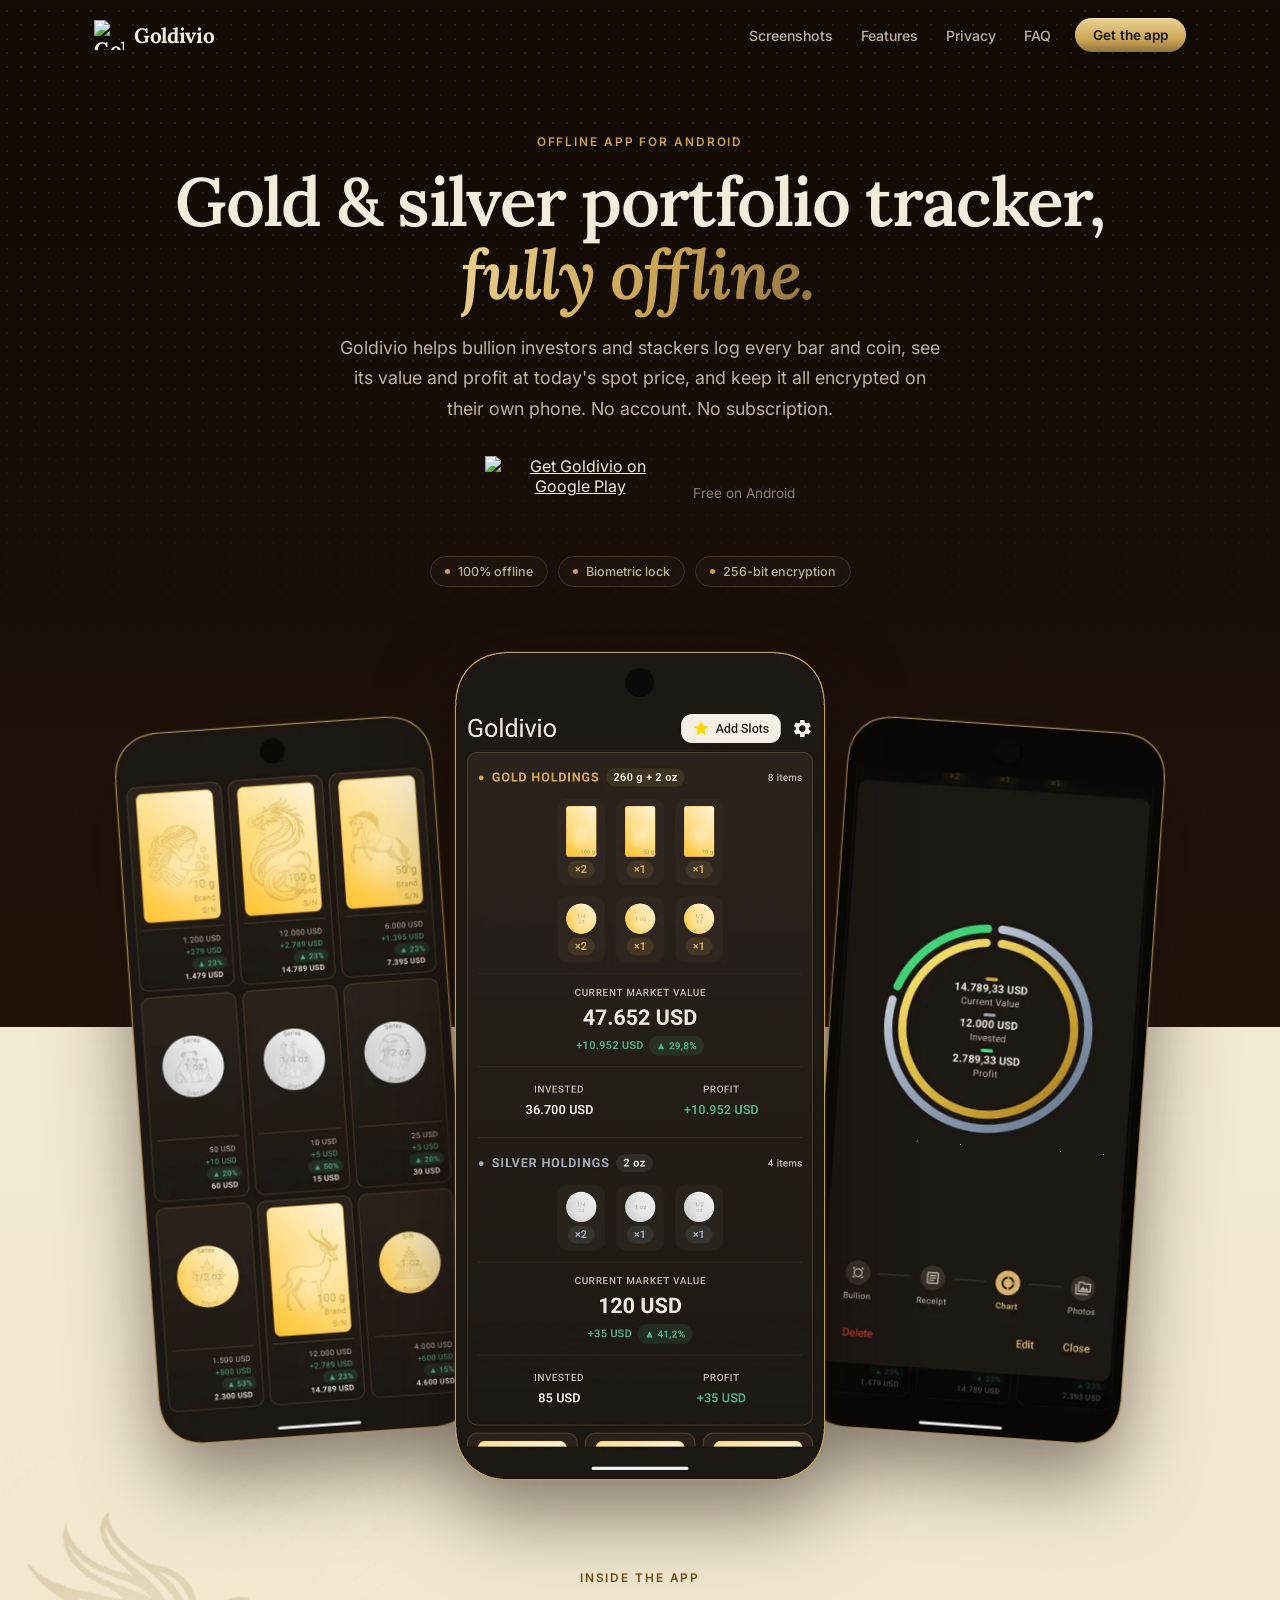
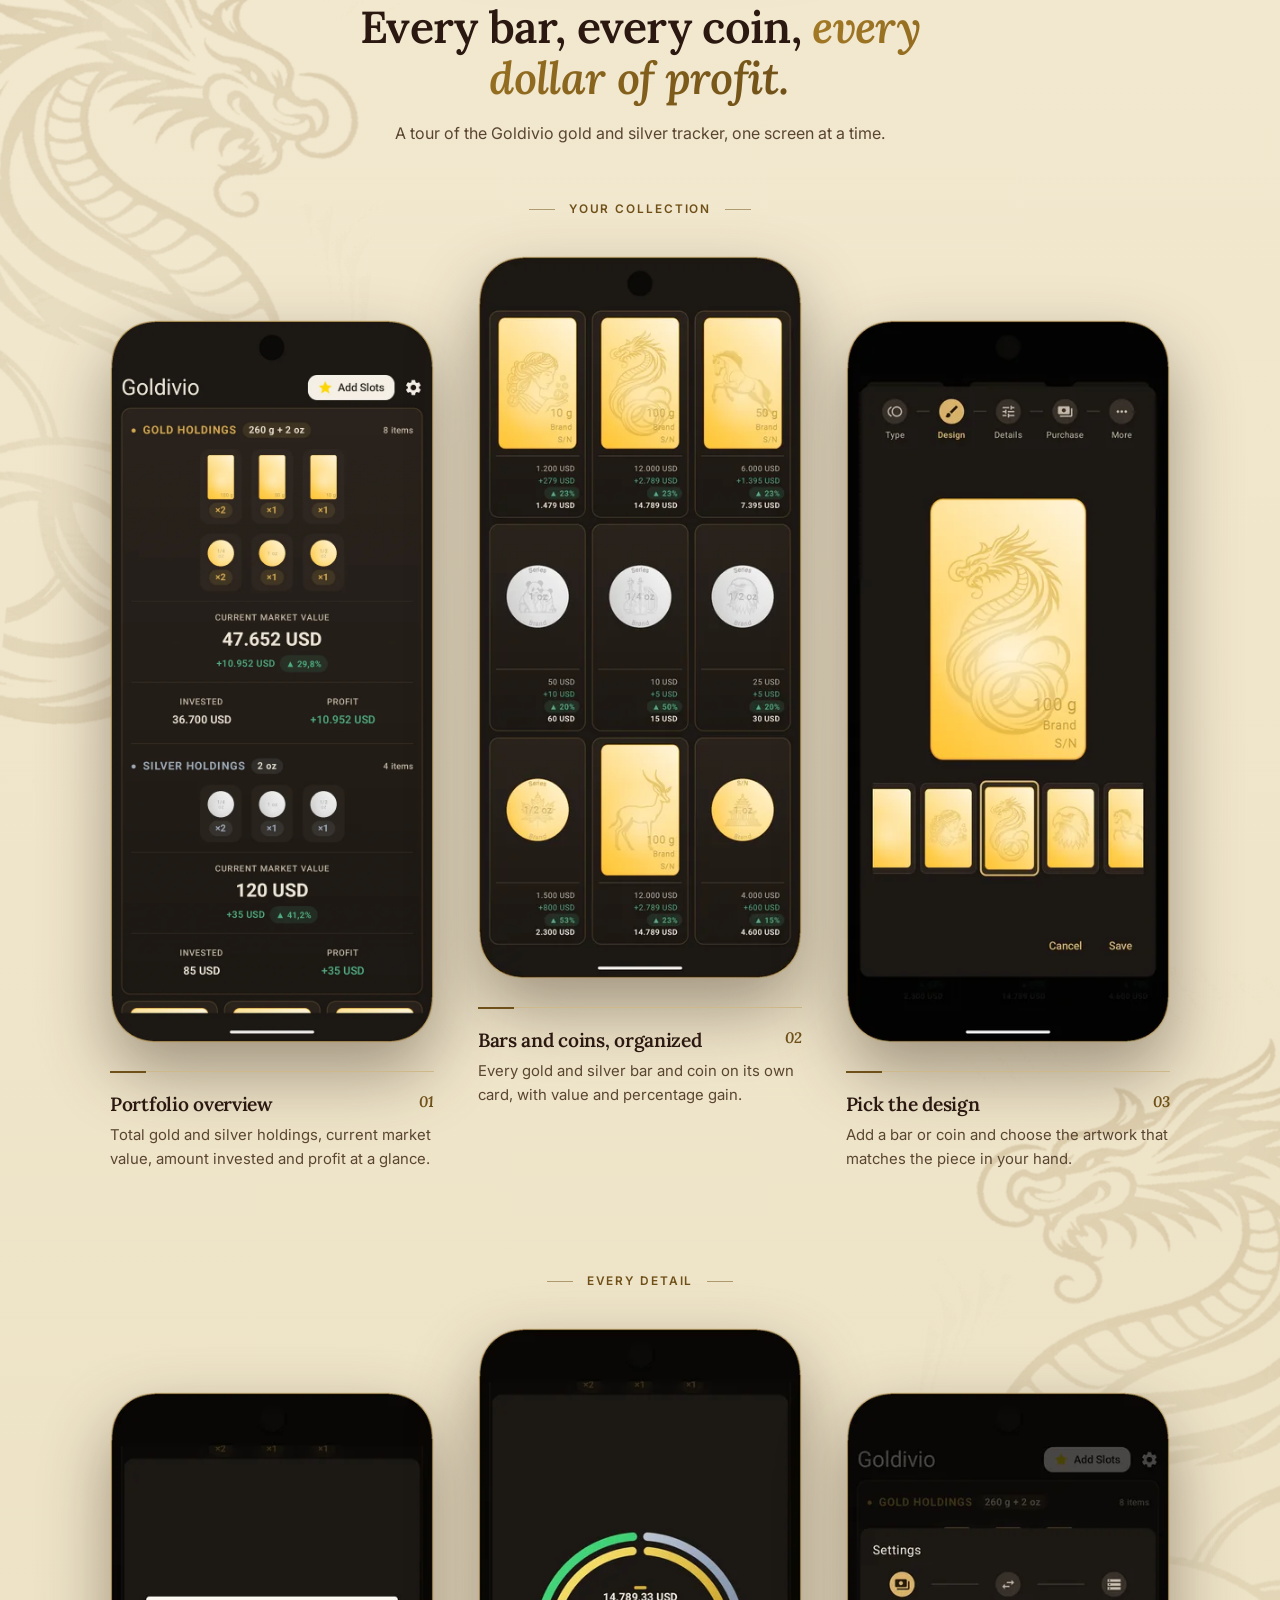
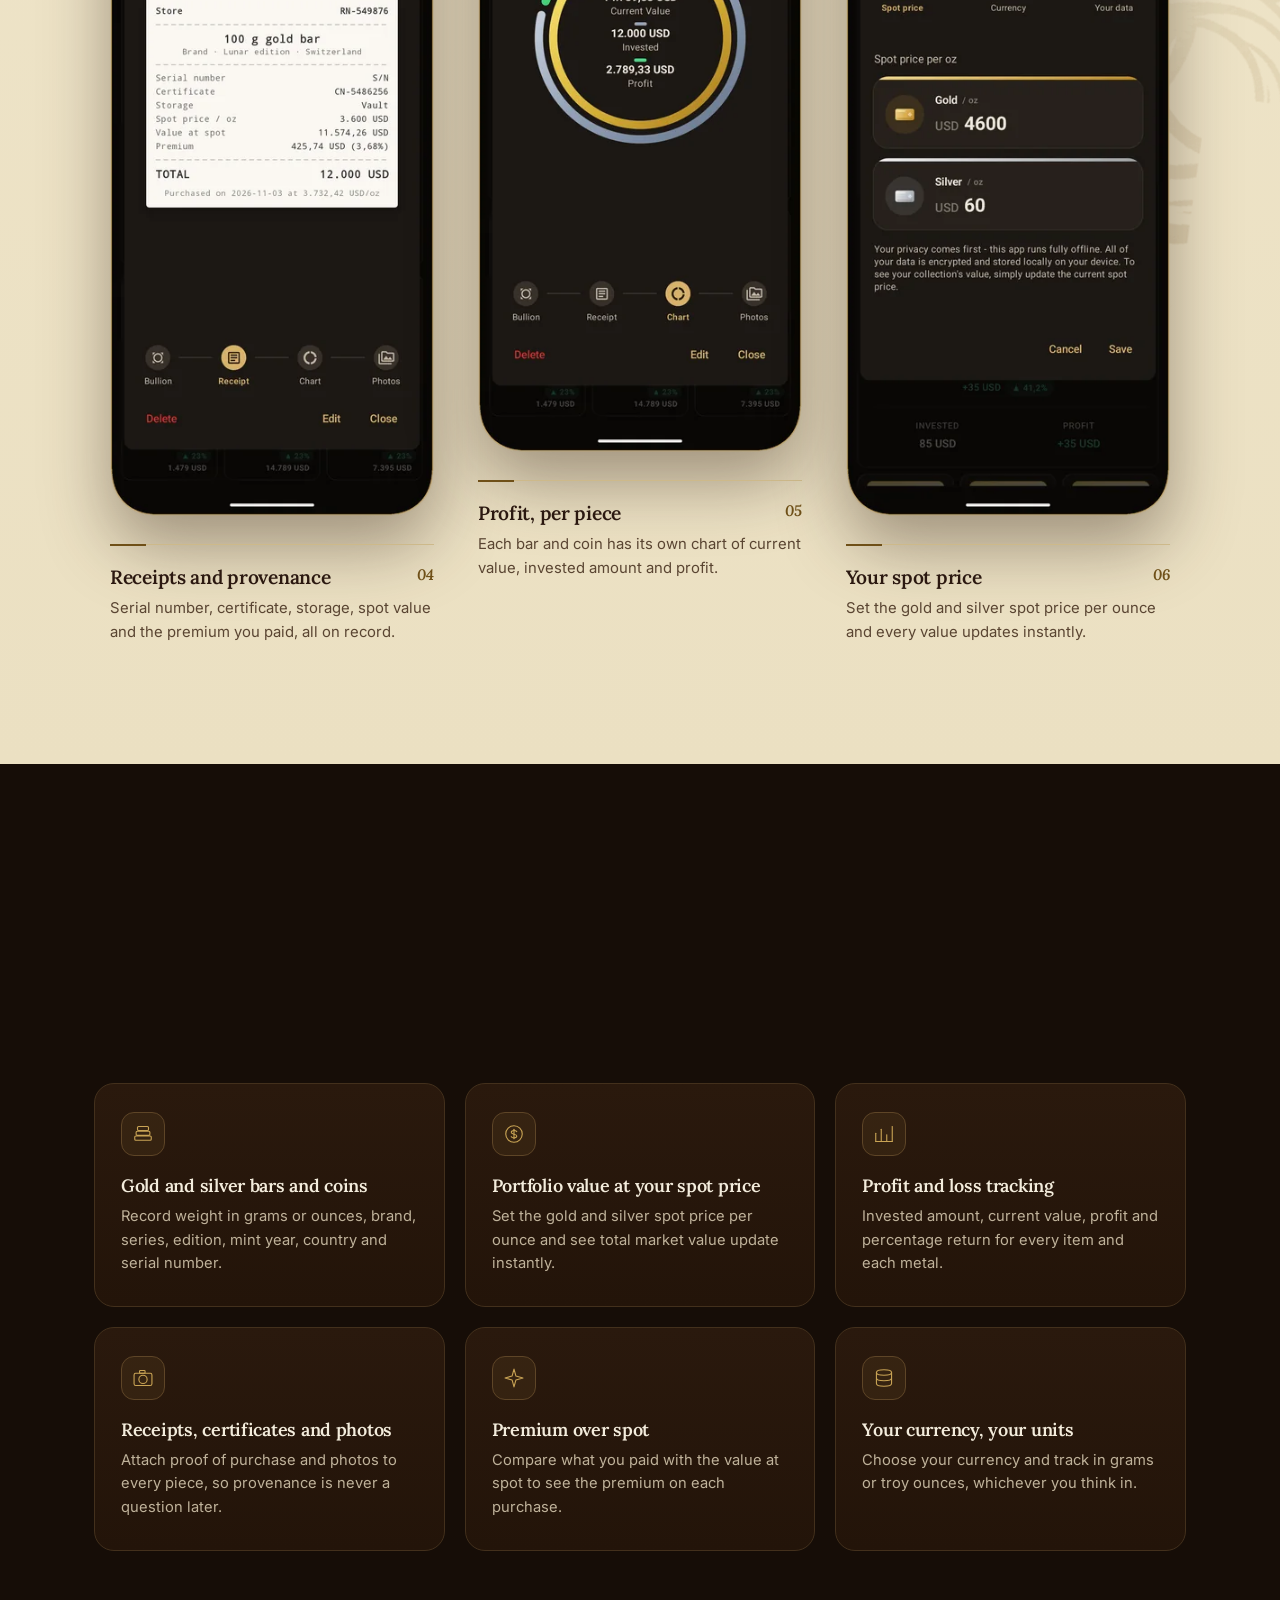
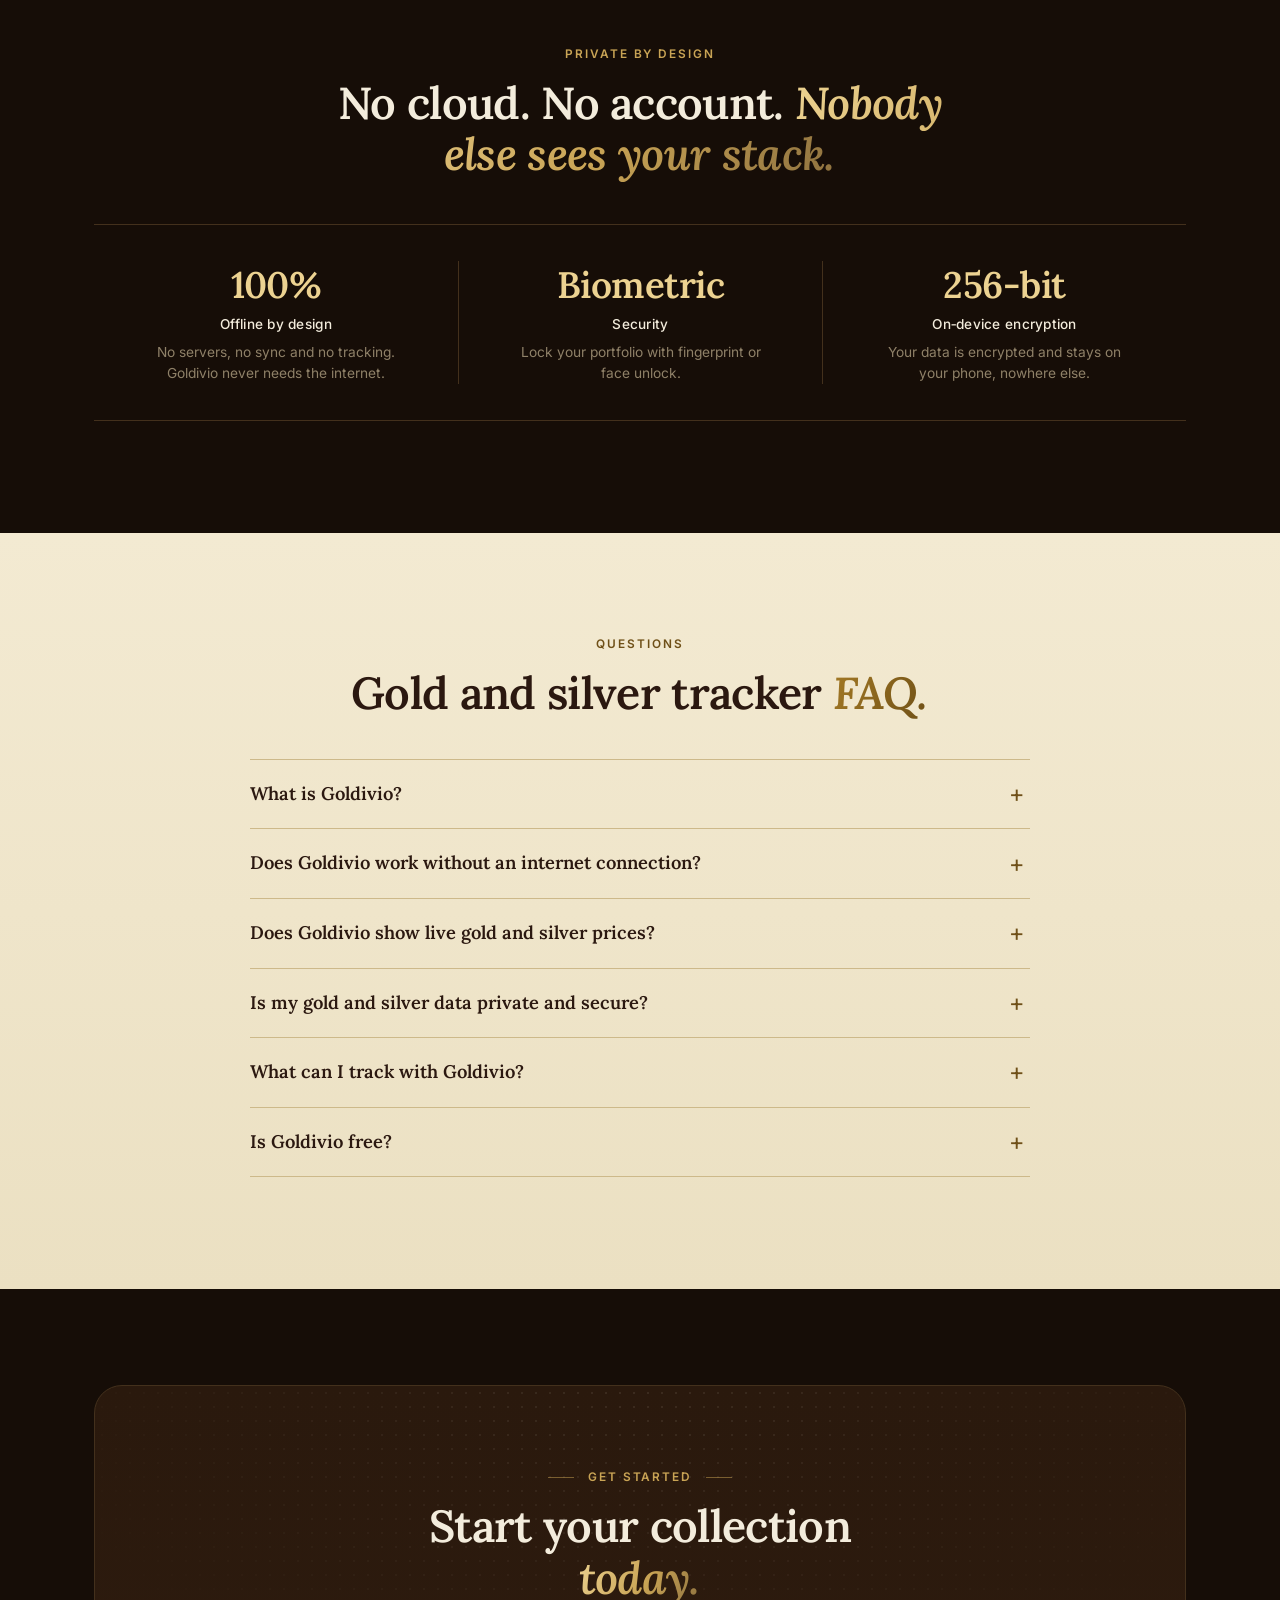
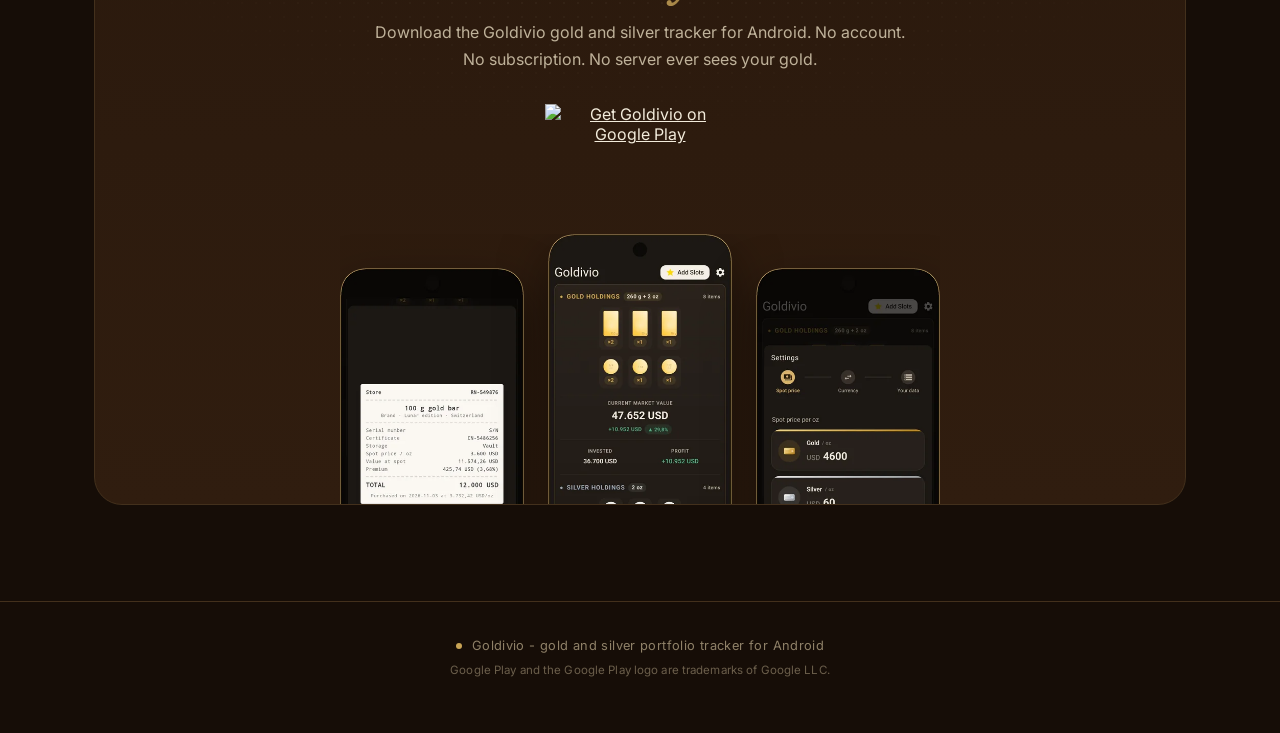
==== commit e7b8dcd5: "Change website design" ====
--- a/index.html
+++ b/index.html
@@ -14,219 +14,500 @@
 
     <meta charset="UTF-8">
     <meta name="viewport" content="width=device-width, initial-scale=1.0">
-    <title>Goldivio</title>
+
+    <!-- Primary SEO -->
+    <title>Goldivio - Gold &amp; Silver Portfolio Tracker for Android</title>
     <meta name="description"
-        content="Track your gold and silver portfolio with Goldivio. Manage bars, coins, prices, and profit in one place. No accounts, no subscriptions, fully offline and secure.">
+        content="Goldivio is an offline gold and silver portfolio tracker for Android. Log bullion bars and coins, track value and profit. Encrypted on your device. No account.">
+    <link rel="canonical" href="https://goldivio.com/">
+    <meta name="robots" content="index, follow, max-image-preview:large">
+    <meta name="theme-color" content="#160d07">
+    <meta name="author" content="Goldivio">
+
+    <!-- Open Graph / Twitter -->
+    <meta property="og:type" content="website">
+    <meta property="og:site_name" content="Goldivio">
+    <meta property="og:title" content="Goldivio - Gold &amp; Silver Portfolio Tracker for Android">
+    <meta property="og:description"
+        content="Log every gold and silver bar and coin, see its value and profit, and keep it all encrypted on your phone. 100% offline. No account, no subscription.">
+    <meta property="og:url" content="https://goldivio.com/">
+    <meta property="og:image" content="https://goldivio.com/og-image.png">
+    <meta property="og:image:width" content="1200">
+    <meta property="og:image:height" content="630">
+    <meta property="og:image:alt" content="Goldivio gold and silver portfolio tracker app screens on an Android phone">
+    <meta property="og:locale" content="en_US">
+    <meta name="twitter:card" content="summary_large_image">
+    <meta name="twitter:title" content="Goldivio - Gold &amp; Silver Portfolio Tracker for Android">
+    <meta name="twitter:description"
+        content="Offline gold and silver portfolio tracker. Log bullion bars and coins, track value and profit, fully private.">
+    <meta name="twitter:image" content="https://goldivio.com/og-image.png">
+
     <link rel="icon" type="image/png" href="logo.png">
+    <link rel="apple-touch-icon" href="logo.png">
 
     <!-- Fonts -->
     <link rel="preconnect" href="https://fonts.googleapis.com">
     <link rel="preconnect" href="https://fonts.gstatic.com" crossorigin>
     <link
-        href="https://fonts.googleapis.com/css2?family=Sora:wght@500;600;700&family=Inter:wght@400;500;600&display=swap"
+        href="https://fonts.googleapis.com/css2?family=Lora:ital,wght@0,500;0,600;0,700;1,500;1,600;1,700&family=Inter:wght@400;500;600&display=swap"
         rel="stylesheet">
 
+    <!-- Hero image is the largest paint on the page -->
+    <link rel="preload" as="image" type="image/webp" href="screenshot_holdings-720.webp"
+        imagesrcset="screenshot_holdings-360.webp 360w, screenshot_holdings-720.webp 720w, screenshot_holdings-1092.webp 1092w"
+        imagesizes="(min-width: 1100px) 372px, 33vw" fetchpriority="high">
+
     <link rel="stylesheet" href="style.css">
+
+    <!-- Structured data: the Android app -->
+    <script type="application/ld+json">
+    {
+        "@context": "https://schema.org",
+        "@type": "MobileApplication",
+        "name": "Goldivio - Gold & Silver Portfolio Tracker",
+        "alternateName": "Goldivio",
+        "description": "Goldivio is an offline gold and silver portfolio tracker for Android. Log bullion bars and coins, set the spot price, and track portfolio value, invested amount and profit. Data is encrypted on your device with optional biometric lock.",
+        "url": "https://goldivio.com/",
+        "operatingSystem": "Android",
+        "applicationCategory": "FinanceApplication",
+        "installUrl": "https://play.google.com/store/apps/details?id=krski.gld",
+        "downloadUrl": "https://play.google.com/store/apps/details?id=krski.gld",
+        "image": "https://goldivio.com/og-image.png",
+        "screenshot": [
+            "https://goldivio.com/screenshot_holdings-1092.webp",
+            "https://goldivio.com/screenshot_collection-1092.webp",
+            "https://goldivio.com/screenshot_design-1092.webp",
+            "https://goldivio.com/screenshot_receipt-1092.webp",
+            "https://goldivio.com/screenshot_chart-1092.webp",
+            "https://goldivio.com/screenshot_spot_price-1092.webp"
+        ],
+        "featureList": [
+            "Track gold and silver bars and coins",
+            "Portfolio value, invested amount, profit and loss",
+            "Custom gold and silver spot price per ounce",
+            "Receipts, certificates and photos for every piece",
+            "Fully offline with on-device encryption",
+            "Biometric fingerprint or face unlock"
+        ],
+        "offers": {
+            "@type": "Offer",
+            "price": "0",
+            "priceCurrency": "USD"
+        },
+        "inLanguage": "en"
+    }
+    </script>
+
+    <!-- Structured data: FAQ (mirrors the visible FAQ section) -->
+    <script type="application/ld+json">
+    {
+        "@context": "https://schema.org",
+        "@type": "FAQPage",
+        "mainEntity": [
+            {
+                "@type": "Question",
+                "name": "What is Goldivio?",
+                "acceptedAnswer": {
+                    "@type": "Answer",
+                    "text": "Goldivio is an offline gold and silver portfolio tracker for Android. You log your bullion bars and coins, set the spot price, and the app shows your portfolio value, invested amount and profit or loss."
+                }
+            },
+            {
+                "@type": "Question",
+                "name": "Does Goldivio work without an internet connection?",
+                "acceptedAnswer": {
+                    "@type": "Answer",
+                    "text": "Yes. Goldivio runs fully offline. There is no cloud sync, no sign-up and no server. Everything stays on your device."
+                }
+            },
+            {
+                "@type": "Question",
+                "name": "Does Goldivio show live gold and silver prices?",
+                "acceptedAnswer": {
+                    "@type": "Answer",
+                    "text": "No. Goldivio never fetches prices from the internet. You set the current gold and silver spot price per ounce yourself, and the value of your whole collection updates instantly. This is what keeps the app private and offline."
+                }
+            },
+            {
+                "@type": "Question",
+                "name": "Is my gold and silver data private and secure?",
+                "acceptedAnswer": {
+                    "@type": "Answer",
+                    "text": "Your data is encrypted and stored only on your device. It is never uploaded anywhere. You can also lock the app with fingerprint or face unlock."
+                }
+            },
+            {
+                "@type": "Question",
+                "name": "What can I track with Goldivio?",
+                "acceptedAnswer": {
+                    "@type": "Answer",
+                    "text": "Gold and silver bars and coins from any mint or refinery. For each piece you can record weight in grams or ounces, brand, series, edition, serial number, purchase price and date, and storage location, and attach receipts, certificates of authenticity and photos."
+                }
+            },
+            {
+                "@type": "Question",
+                "name": "Is Goldivio free?",
+                "acceptedAnswer": {
+                    "@type": "Answer",
+                    "text": "Goldivio is free to download on Google Play for Android. There are no accounts and no subscriptions."
+                }
+            }
+        ]
+    }
+    </script>
 </head>
 
 <body>
 
-    <div class="page">
-
-        <!-- NAV -->
-        <nav class="nav">
-            <div class="nav-inner">
-                <div class="logo">
-                    <img src="logo.png" alt="Goldivio logo" class="logo-img">
-                    <span>Goldivio</span>
-                </div>
-
-                <a href="https://play.google.com/store/apps/details?id=krski.gld" class="btn small">
-                    Get the app
-                </a>
-            </div>
-        </nav>
-
-        <!-- HERO -->
-        <header class="hero">
-            <div class="hero-copy-col">
-                <p class="eyebrow">A private vault for your precious metals</p>
-
-                <h1>Know <span class="gold-text">what you own.</span></h1>
-
-                <p class="hero-copy">
-                    Goldivio is your personal tracker for gold and silver - log every bar and coin,
-                    watch what your collection is worth, and keep it sealed on your device.
-                    No accounts. No servers. No one else ever sees it.
+    <a class="skip" href="#main">Skip to content</a>
+
+    <!-- NAV -->
+    <nav class="nav" aria-label="Main">
+        <div class="wrap nav-inner">
+            <a class="logo" href="/">
+                <img src="logo.png" alt="Goldivio logo" class="logo-img" width="30" height="30">
+                <span>Goldivio</span>
+            </a>
+
+            <ul class="nav-links">
+                <li><a href="#screens">Screenshots</a></li>
+                <li><a href="#features">Features</a></li>
+                <li><a href="#privacy">Privacy</a></li>
+                <li><a href="#faq">FAQ</a></li>
+            </ul>
+
+            <a href="https://play.google.com/store/apps/details?id=krski.gld" class="btn small">
+                Get the app
+            </a>
+        </div>
+    </nav>
+
+    <main id="main">
+
+        <!-- HERO: copy first, then three big screens that straddle the dark and light bands -->
+        <section class="hero band band--dark" aria-labelledby="hero-title">
+            <div class="dots" aria-hidden="true"></div>
+
+            <div class="wrap hero-copy">
+                <p class="eyebrow">Offline app for Android</p>
+
+                <h1 id="hero-title">Gold &amp; silver portfolio tracker, <span class="gold-text">fully offline.</span></h1>
+
+                <p class="hero-lede">
+                    Goldivio helps bullion investors and stackers log every bar and coin, see its value and
+                    profit at today's spot price, and keep it all encrypted on their own phone.
+                    No account. No subscription.
                 </p>
 
                 <div class="hero-cta">
                     <a href="https://play.google.com/store/apps/details?id=krski.gld" target="_blank"
                         rel="noopener noreferrer" class="play-badge">
-                        <img src="GetItOnGooglePlay_Badge_Web_color_English.png" alt="Get it on Google Play">
+                        <img src="GetItOnGooglePlay_Badge_Web_color_English.png" alt="Get Goldivio on Google Play"
+                            width="190" height="74">
                     </a>
                     <span class="hero-note">Free on Android</span>
                 </div>
-            </div>
-
-            <div class="hero-phones" aria-label="Goldivio app screens">
-                <div class="hero-ring" aria-hidden="true"></div>
-
-                <div class="phone phone--side phone--left">
-                    <img src="screenshot_chart.png" alt="Goldivio value chart">
-                </div>
-                <div class="phone phone--main">
-                    <img src="screenshot_grid.png" alt="Goldivio collection grid">
-                </div>
-                <div class="phone phone--side phone--right">
-                    <img src="screenshot_bullion_preview.png" alt="Goldivio bullion preview">
-                </div>
-            </div>
-        </header>
-
-        <!-- STATS STRIP -->
-        <section class="stats">
-            <div class="stat">
-                <span class="stat-num">100%</span>
-                <span class="stat-label">Offline by design</span>
-            </div>
-            <div class="stat">
-                <span class="stat-num">Biometric</span>
-                <span class="stat-label">Security</span>
-            </div>
-            <div class="stat">
-                <span class="stat-num">256&#8209;bit</span>
-                <span class="stat-label">On&#8209;device encryption</span>
+
+                <ul class="chips" aria-label="Highlights">
+                    <li>100% offline</li>
+                    <li>Biometric lock</li>
+                    <li>256-bit encryption</li>
+                </ul>
+            </div>
+
+            <div class="stage" aria-label="Goldivio app screens">
+                <figure class="ph ph--side ph--l">
+                    <img src="screenshot_collection-720.webp"
+                        srcset="screenshot_collection-360.webp 360w, screenshot_collection-720.webp 720w"
+                        sizes="(min-width: 1100px) 320px, 28vw" width="1092" height="2436"
+                        alt="Gold and silver bar and coin collection grid in the Goldivio app">
+                </figure>
+                <figure class="ph ph--main">
+                    <img src="screenshot_holdings-720.webp"
+                        srcset="screenshot_holdings-360.webp 360w, screenshot_holdings-720.webp 720w, screenshot_holdings-1092.webp 1092w"
+                        sizes="(min-width: 1100px) 372px, 33vw" width="1092" height="2436" fetchpriority="high"
+                        alt="Goldivio gold and silver holdings screen with market value, invested amount and profit">
+                </figure>
+                <figure class="ph ph--side ph--r">
+                    <img src="screenshot_chart-720.webp"
+                        srcset="screenshot_chart-360.webp 360w, screenshot_chart-720.webp 720w"
+                        sizes="(min-width: 1100px) 320px, 28vw" width="1092" height="2436"
+                        alt="Profit chart showing current value, invested amount and profit for a gold bar">
+                </figure>
             </div>
         </section>
 
-        <!-- APP TOUR (screenshots carry the feature copy) -->
-        <section class="tour">
-            <div class="section-head">
-                <p class="eyebrow">Inside the vault</p>
-                <h2>Everything about your collection, <span class="gold-text">in one place.</span></h2>
-            </div>
-
-            <div class="tour-grid">
-
-                <figure class="shot">
-                    <div class="phone">
-                        <img src="screenshot_grid.png" alt="Goldivio collection grid" loading="lazy">
+        <!-- SCREENSHOT TOUR: six screens, always rows of three -->
+        <section id="screens" class="tour band band--light" aria-labelledby="tour-title">
+            <div class="engrave engrave--l" aria-hidden="true"></div>
+            <div class="engrave engrave--r" aria-hidden="true"></div>
+
+            <div class="wrap">
+                <div class="section-head">
+                    <p class="eyebrow">Inside the app</p>
+                    <h2 id="tour-title">Every bar, every coin, <span class="gold-text">every dollar of profit.</span></h2>
+                    <p class="section-sub">A tour of the Goldivio gold and silver tracker, one screen at a time.</p>
+                </div>
+
+                <p class="eyebrow eyebrow--flanked row-label">Your collection</p>
+                <div class="row-grid">
+
+                    <figure class="shot">
+                        <div class="shot-phone">
+                            <img src="screenshot_holdings-720.webp"
+                                srcset="screenshot_holdings-360.webp 360w, screenshot_holdings-720.webp 720w, screenshot_holdings-1092.webp 1092w"
+                                sizes="(min-width: 1100px) 330px, 30vw" width="1092" height="2436" loading="lazy"
+                                alt="Goldivio portfolio overview listing gold and silver holdings with current market value and profit">
+                        </div>
+                        <figcaption>
+                            <span class="shot-num">01</span>
+                            <h3>Portfolio overview</h3>
+                            <p>Total gold and silver holdings, current market value, amount invested and profit at a glance.</p>
+                        </figcaption>
+                    </figure>
+
+                    <figure class="shot">
+                        <div class="shot-phone">
+                            <img src="screenshot_collection-720.webp"
+                                srcset="screenshot_collection-360.webp 360w, screenshot_collection-720.webp 720w, screenshot_collection-1092.webp 1092w"
+                                sizes="(min-width: 1100px) 330px, 30vw" width="1092" height="2436" loading="lazy"
+                                alt="Collection of gold bars, silver coins and gold coins with value and percentage gain on each card">
+                        </div>
+                        <figcaption>
+                            <span class="shot-num">02</span>
+                            <h3>Bars and coins, organized</h3>
+                            <p>Every gold and silver bar and coin on its own card, with value and percentage gain.</p>
+                        </figcaption>
+                    </figure>
+
+                    <figure class="shot">
+                        <div class="shot-phone">
+                            <img src="screenshot_design-720.webp"
+                                srcset="screenshot_design-360.webp 360w, screenshot_design-720.webp 720w, screenshot_design-1092.webp 1092w"
+                                sizes="(min-width: 1100px) 330px, 30vw" width="1092" height="2436" loading="lazy"
+                                alt="Choosing the engraved design for a 100 g gold bar when adding bullion in Goldivio">
+                        </div>
+                        <figcaption>
+                            <span class="shot-num">03</span>
+                            <h3>Pick the design</h3>
+                            <p>Add a bar or coin and choose the artwork that matches the piece in your hand.</p>
+                        </figcaption>
+                    </figure>
+
+                </div>
+
+                <p class="eyebrow eyebrow--flanked row-label">Every detail</p>
+                <div class="row-grid">
+
+                    <figure class="shot">
+                        <div class="shot-phone">
+                            <img src="screenshot_receipt-720.webp"
+                                srcset="screenshot_receipt-360.webp 360w, screenshot_receipt-720.webp 720w, screenshot_receipt-1092.webp 1092w"
+                                sizes="(min-width: 1100px) 330px, 30vw" width="1092" height="2436" loading="lazy"
+                                alt="Purchase receipt for a gold bar with serial number, certificate, spot price and premium">
+                        </div>
+                        <figcaption>
+                            <span class="shot-num">04</span>
+                            <h3>Receipts and provenance</h3>
+                            <p>Serial number, certificate, storage, spot value and the premium you paid, all on record.</p>
+                        </figcaption>
+                    </figure>
+
+                    <figure class="shot">
+                        <div class="shot-phone">
+                            <img src="screenshot_chart-720.webp"
+                                srcset="screenshot_chart-360.webp 360w, screenshot_chart-720.webp 720w, screenshot_chart-1092.webp 1092w"
+                                sizes="(min-width: 1100px) 330px, 30vw" width="1092" height="2436" loading="lazy"
+                                alt="Per-item gold profit chart showing current value, invested amount and profit in USD">
+                        </div>
+                        <figcaption>
+                            <span class="shot-num">05</span>
+                            <h3>Profit, per piece</h3>
+                            <p>Each bar and coin has its own chart of current value, invested amount and profit.</p>
+                        </figcaption>
+                    </figure>
+
+                    <figure class="shot">
+                        <div class="shot-phone">
+                            <img src="screenshot_spot_price-720.webp"
+                                srcset="screenshot_spot_price-360.webp 360w, screenshot_spot_price-720.webp 720w, screenshot_spot_price-1092.webp 1092w"
+                                sizes="(min-width: 1100px) 330px, 30vw" width="1092" height="2436" loading="lazy"
+                                alt="Goldivio settings screen for setting the gold and silver spot price per ounce">
+                        </div>
+                        <figcaption>
+                            <span class="shot-num">06</span>
+                            <h3>Your spot price</h3>
+                            <p>Set the gold and silver spot price per ounce and every value updates instantly.</p>
+                        </figcaption>
+                    </figure>
+
+                </div>
+            </div>
+        </section>
+
+        <!-- FEATURES -->
+        <section id="features" class="features band band--dark" aria-labelledby="features-title">
+            <div class="wrap">
+                <div class="section-head">
+                    <p class="eyebrow">Why Goldivio</p>
+                    <h2 id="features-title">Built for gold and silver <span class="gold-text">stackers.</span></h2>
+                    <p class="section-sub">
+                        Whether you hold a few ounces or a vault of bullion, Goldivio keeps your precious metals
+                        investment in one clean, private place.
+                    </p>
+                </div>
+
+                <ul class="feat-grid">
+                    <li class="feat">
+                        <span class="feat-icon">
+                            <svg viewBox="0 0 32 32" fill="none" aria-hidden="true"><rect x="4" y="19" width="24" height="6" rx="1.5" /><rect x="6" y="12" width="20" height="6" rx="1.5" /><rect x="8" y="5" width="16" height="6" rx="1.5" /></svg>
+                        </span>
+                        <h3>Gold and silver bars and coins</h3>
+                        <p>Record weight in grams or ounces, brand, series, edition, mint year, country and serial number.</p>
+                    </li>
+                    <li class="feat">
+                        <span class="feat-icon">
+                            <svg viewBox="0 0 32 32" fill="none" aria-hidden="true"><circle cx="16" cy="16" r="12" /><path d="M16 9v14" /><path d="M20 12.5c-.8-1-2.2-1.5-4-1.5-2.2 0-4 1-4 2.6 0 3.6 8 1.8 8 5.4 0 1.6-1.8 2.6-4 2.6-1.8 0-3.300-.6-4-1.700" /></svg>
+                        </span>
+                        <h3>Portfolio value at your spot price</h3>
+                        <p>Set the gold and silver spot price per ounce and see total market value update instantly.</p>
+                    </li>
+                    <li class="feat">
+                        <span class="feat-icon">
+                            <svg viewBox="0 0 32 32" fill="none" aria-hidden="true"><path d="M4 27V15" /><path d="M12 27V9" /><path d="M20 27V17" /><path d="M28 27V5" /><path d="M4 27h24" /></svg>
+                        </span>
+                        <h3>Profit and loss tracking</h3>
+                        <p>Invested amount, current value, profit and percentage return for every item and each metal.</p>
+                    </li>
+                    <li class="feat">
+                        <span class="feat-icon">
+                            <svg viewBox="0 0 32 32" fill="none" aria-hidden="true"><rect x="3" y="9" width="26" height="18" rx="2.5" /><circle cx="16" cy="18" r="6" /><rect x="11" y="5" width="8" height="4" rx="1" /></svg>
+                        </span>
+                        <h3>Receipts, certificates and photos</h3>
+                        <p>Attach proof of purchase and photos to every piece, so provenance is never a question later.</p>
+                    </li>
+                    <li class="feat">
+                        <span class="feat-icon">
+                            <svg viewBox="0 0 32 32" fill="none" aria-hidden="true"><path d="M16 3 L18.8 13.2 L29 16 L18.8 18.8 L16 29 L13.2 18.8 L3 16 L13.2 13.2 Z" /></svg>
+                        </span>
+                        <h3>Premium over spot</h3>
+                        <p>Compare what you paid with the value at spot to see the premium on each purchase.</p>
+                    </li>
+                    <li class="feat">
+                        <span class="feat-icon">
+                            <svg viewBox="0 0 32 32" fill="none" aria-hidden="true"><ellipse cx="16" cy="8" rx="11" ry="4" /><path d="M5 8v8c0 2.2 4.9 4 11 4s11-1.8 11-4V8" /><path d="M5 16v8c0 2.2 4.9 4 11 4s11-1.8 11-4v-8" /></svg>
+                        </span>
+                        <h3>Your currency, your units</h3>
+                        <p>Choose your currency and track in grams or troy ounces, whichever you think in.</p>
+                    </li>
+                </ul>
+            </div>
+        </section>
+
+        <!-- PRIVACY -->
+        <section id="privacy" class="privacy band band--dark" aria-labelledby="privacy-title">
+            <div class="wrap">
+                <div class="section-head">
+                    <p class="eyebrow">Private by design</p>
+                    <h2 id="privacy-title">No cloud. No account. <span class="gold-text">Nobody else sees your stack.</span></h2>
+                </div>
+
+                <div class="stats">
+                    <div class="stat">
+                        <span class="stat-num">100%</span>
+                        <span class="stat-label">Offline by design</span>
+                        <p>No servers, no sync and no tracking. Goldivio never needs the internet.</p>
                     </div>
-                    <figcaption>
-                        <span class="shot-icon">
-                            <svg viewBox="0 0 32 32" fill="none"><rect x="4" y="19" width="24" height="6" rx="1.5" /><rect x="6" y="12" width="20" height="6" rx="1.5" /><rect x="8" y="5" width="16" height="6" rx="1.5" /></svg>
-                        </span>
-                        <span class="shot-num">01</span>
-                        <h3>Portfolio, at a glance</h3>
-                        <p>Every bar and coin organized in one collection you can scan in seconds.</p>
-                    </figcaption>
-                </figure>
-
-                <figure class="shot">
-                    <div class="phone">
-                        <img src="screenshot_chart.png" alt="Goldivio value chart" loading="lazy">
+                    <div class="stat">
+                        <span class="stat-num">Biometric</span>
+                        <span class="stat-label">Security</span>
+                        <p>Lock your portfolio with fingerprint or face unlock.</p>
                     </div>
-                    <figcaption>
-                        <span class="shot-icon">
-                            <svg viewBox="0 0 32 32" fill="none"><path d="M4 27V15" /><path d="M12 27V9" /><path d="M20 27V17" /><path d="M28 27V5" /><path d="M4 27h24" /></svg>
-                        </span>
-                        <span class="shot-num">02</span>
-                        <h3>Performance, per piece</h3>
-                        <p>Every bar and coin has its own chart, so you can see exactly how it's performed.</p>
-                    </figcaption>
-                </figure>
-
-                <figure class="shot">
-                    <div class="phone">
-                        <img src="screenshot_bullion_preview.png" alt="Goldivio bullion preview" loading="lazy">
+                    <div class="stat">
+                        <span class="stat-num">256&#8209;bit</span>
+                        <span class="stat-label">On&#8209;device encryption</span>
+                        <p>Your data is encrypted and stays on your phone, nowhere else.</p>
                     </div>
-                    <figcaption>
-                        <span class="shot-icon">
-                            <svg viewBox="0 0 32 32" fill="none"><ellipse cx="16" cy="8" rx="11" ry="4" /><path d="M5 8v8c0 2.2 4.9 4 11 4s11-1.8 11-4V8" /><path d="M5 16v8c0 2.2 4.9 4 11 4s11-1.8 11-4v-8" /></svg>
-                        </span>
-                        <span class="shot-num">03</span>
-                        <h3>Gold &amp; silver, your way</h3>
-                        <p>Add your bars and coins and record the details that make each one unique.</p>
-                    </figcaption>
-                </figure>
-
-                <figure class="shot">
-                    <div class="phone">
-                        <img src="screenshot_receipt.png" alt="Goldivio receipt attachment" loading="lazy">
+                </div>
+            </div>
+        </section>
+
+        <!-- FAQ -->
+        <section id="faq" class="faq-band band band--light" aria-labelledby="faq-title">
+            <div class="wrap">
+                <div class="section-head">
+                    <p class="eyebrow">Questions</p>
+                    <h2 id="faq-title">Gold and silver tracker <span class="gold-text">FAQ.</span></h2>
+                </div>
+
+                <div class="faq-list">
+                    <details>
+                        <summary>What is Goldivio?</summary>
+                        <p>Goldivio is an offline gold and silver portfolio tracker for Android. You log your bullion bars and coins, set the spot price, and the app shows your portfolio value, invested amount and profit or loss.</p>
+                    </details>
+                    <details>
+                        <summary>Does Goldivio work without an internet connection?</summary>
+                        <p>Yes. Goldivio runs fully offline. There is no cloud sync, no sign-up and no server. Everything stays on your device.</p>
+                    </details>
+                    <details>
+                        <summary>Does Goldivio show live gold and silver prices?</summary>
+                        <p>No. Goldivio never fetches prices from the internet. You set the current gold and silver spot price per ounce yourself, and the value of your whole collection updates instantly. This is what keeps the app private and offline.</p>
+                    </details>
+                    <details>
+                        <summary>Is my gold and silver data private and secure?</summary>
+                        <p>Your data is encrypted and stored only on your device. It is never uploaded anywhere. You can also lock the app with fingerprint or face unlock.</p>
+                    </details>
+                    <details>
+                        <summary>What can I track with Goldivio?</summary>
+                        <p>Gold and silver bars and coins from any mint or refinery. For each piece you can record weight in grams or ounces, brand, series, edition, serial number, purchase price and date, and storage location, and attach receipts, certificates of authenticity and photos.</p>
+                    </details>
+                    <details>
+                        <summary>Is Goldivio free?</summary>
+                        <p>Goldivio is free to download on Google Play for Android. There are no accounts and no subscriptions.</p>
+                    </details>
+                </div>
+            </div>
+        </section>
+
+        <!-- DOWNLOAD -->
+        <section id="download" class="download band band--dark" aria-labelledby="download-title">
+            <div class="wrap">
+                <div class="cta">
+                    <div class="cta-texture" aria-hidden="true"></div>
+
+                    <div class="cta-content">
+                        <p class="eyebrow eyebrow--flanked">Get started</p>
+                        <h2 id="download-title">Start your collection <span class="gold-text">today.</span></h2>
+                        <p class="cta-copy">Download the Goldivio gold and silver tracker for Android. No account. No subscription. No server ever sees your gold.</p>
+
+                        <a href="https://play.google.com/store/apps/details?id=krski.gld" target="_blank"
+                            rel="noopener noreferrer" class="play-badge">
+                            <img src="GetItOnGooglePlay_Badge_Web_color_English.png" alt="Get Goldivio on Google Play"
+                                width="190" height="74" loading="lazy">
+                        </a>
                     </div>
-                    <figcaption>
-                        <span class="shot-icon">
-                            <svg viewBox="0 0 32 32" fill="none"><rect x="3" y="9" width="26" height="18" rx="2.5" /><circle cx="16" cy="18" r="6" /><rect x="11" y="5" width="8" height="4" rx="1" /></svg>
-                        </span>
-                        <span class="shot-num">04</span>
-                        <h3>Photos &amp; receipts</h3>
-                        <p>Attach a photo and the receipt, so provenance is never a question later.</p>
-                    </figcaption>
-                </figure>
-
-                <figure class="shot">
-                    <div class="phone">
-                        <img src="screenshot_design_bar.png" alt="Goldivio bar detail view" loading="lazy">
+
+                    <div class="cta-phones" aria-hidden="true">
+                        <div class="cta-phone"><img src="screenshot_receipt-360.webp" alt="" width="1092" height="2436" loading="lazy"></div>
+                        <div class="cta-phone"><img src="screenshot_holdings-360.webp" alt="" width="1092" height="2436" loading="lazy"></div>
+                        <div class="cta-phone"><img src="screenshot_spot_price-360.webp" alt="" width="1092" height="2436" loading="lazy"></div>
                     </div>
-                    <figcaption>
-                        <span class="shot-icon">
-                            <svg viewBox="0 0 32 32" fill="none"><path d="M16 3 L18.8 13.2 L29 16 L18.8 18.8 L16 29 L13.2 18.8 L3 16 L13.2 13.2 Z" /></svg>
-                        </span>
-                        <span class="shot-num">05</span>
-                        <h3>Built to explore</h3>
-                        <p>Parallax depth and interactive views make browsing feel tactile and physical.</p>
-                    </figcaption>
-                </figure>
-
-                <figure class="shot">
-                    <div class="phone">
-                        <img src="screenshot_spot_price.png" alt="Goldivio spot price settings" loading="lazy">
-                    </div>
-                    <figcaption>
-                        <span class="shot-icon">
-                            <svg viewBox="0 0 32 32" fill="none"><circle cx="16" cy="16" r="12" /><path d="M16 9v14" /><path d="M20 12.5c-.8-1-2.2-1.5-4-1.5-2.2 0-4 1-4 2.6 0 3.6 8 1.8 8 5.4 0 1.6-1.8 2.6-4 2.6-1.8 0-3.300-.6-4-1.700" /></svg>
-                        </span>
-                        <span class="shot-num">06</span>
-                        <h3>Spot price</h3>
-                        <p>Set the spot price and see your numbers update instantly.</p>
-                    </figcaption>
-                </figure>
-
+                </div>
             </div>
         </section>
 
-        <!-- DOWNLOAD -->
-        <section id="download" class="cta">
-            <div class="cta-texture" aria-hidden="true"></div>
-
-            <div class="cta-content">
-                <p class="eyebrow eyebrow--flanked">Get started</p>
-                <h2>Start your collection <span class="gold-text">today.</span></h2>
-                <p class="cta-copy">No account. No subscription. No server ever sees your gold.</p>
-
-                <a href="https://play.google.com/store/apps/details?id=krski.gld" target="_blank"
-                    rel="noopener noreferrer" class="play-badge">
-                    <img src="GetItOnGooglePlay_Badge_Web_color_English.png" alt="Get it on Google Play">
-                </a>
-            </div>
-
-            <div class="cta-phones" aria-hidden="true">
-                <div class="phone"><img src="screenshot_receipt.png" alt=""></div>
-                <div class="phone"><img src="screenshot_grid.png" alt=""></div>
-                <div class="phone"><img src="screenshot_spot_price.png" alt=""></div>
-            </div>
-        </section>
-
-        <!-- FOOTER -->
-        <footer class="footer">
+    </main>
+
+    <!-- FOOTER -->
+    <footer class="footer">
+        <div class="wrap footer-inner">
             <span class="footer-line">
                 <span class="status-dot" aria-hidden="true"></span>
-                Goldivio
+                Goldivio - gold and silver portfolio tracker for Android
             </span>
-        </footer>
-
-    </div>
+            <span class="footer-legal">Google Play and the Google Play logo are trademarks of Google LLC.</span>
+        </div>
+    </footer>
 
     <script src="script.js"></script>
 </body>
--- a/style.css
+++ b/style.css
@@ -1,34 +1,47 @@
 /* =========================================================
-   GOLDIVIO - "Phone First"
-   Brown + gold palette, rebuilt around the mobile app:
-   a phone-led hero, a captioned screenshot tour that always
-   sits in rows of three, and a download card with phones
-   rising from its base. Type: Sora (display) + Inter (text).
+   GOLDIVIO - "Screens First"
+   The app screenshots are the page. A dark hero hands off to
+   a parchment gallery: three big phones straddle the seam,
+   then six screens sit in rows of three, always. Dark and
+   parchment bands alternate down the page.
+   Type: Lora (display, italic gold accents) + Inter (text).
    No glow effects - depth comes from flat dark shadows,
    hairline borders and gold gradients only.
    ========================================================= */
 
 :root {
-    --bg: #15110d;
-    --bg-alt: #1b1510;
-    --panel: #231b13;
-    --panel-2: #2a2016;
-    --border: #3a2f20;
-    --border-bright: #54432a;
+    /* dark bands */
+    --bg: #160d07;
+    --bg-2: #22130a;
+    --panel: #2a190d;
+    --border: #43301c;
+    --border-bright: #5e4527;
+
+    /* parchment bands */
+    --parch: #ebe0c2;
+    --parch-2: #f3ead2;
+    --line-light: #cdb98a;
 
     --gold: #c9a455;
     --gold-bright: #ecd291;
     --gold-dim: #8f723f;
+    --gold-ink: #6f5018;
 
     --ink: #f3ecdc;
-    --ink-muted: #b0a48d;
-    --ink-faint: #75694f;
-
-    --display: 'Sora', 'Inter', sans-serif;
-    --sans: 'Inter', system-ui, sans-serif;
+    --ink-muted: #bfb29a;
+    --ink-faint: #8f8168;
+
+    --brown: #2b1810;
+    --brown-muted: #5a4532;
+
+    --display: 'Lora', Georgia, 'Times New Roman', serif;
+    --sans: 'Inter', system-ui, -apple-system, 'Segoe UI', sans-serif;
 
     --container: 1140px;
     --ease: cubic-bezier(0.22, 1, 0.36, 1);
+
+    /* width of the centre hero phone - everything on the stage scales from it */
+    --w: clamp(128px, 33vw, 372px);
 }
 
 /* =========================================================
@@ -55,6 +68,7 @@
 
 img {
     max-width: 100%;
+    height: auto;
     display: block;
 }
 
@@ -62,9 +76,13 @@
     color: inherit;
 }
 
+ul {
+    list-style: none;
+}
+
 ::selection {
     background: var(--gold);
-    color: #15110d;
+    color: #160d07;
 }
 
 :focus-visible {
@@ -73,11 +91,39 @@
     border-radius: 4px;
 }
 
-.page {
+.band--light :focus-visible {
+    outline-color: var(--gold-ink);
+}
+
+.skip {
+    position: absolute;
+    left: 16px;
+    top: -60px;
+    z-index: 100;
+    padding: 10px 16px;
+    border-radius: 999px;
+    background: var(--gold-bright);
+    color: #160d07;
+    font-weight: 600;
+    text-decoration: none;
+    transition: top 0.2s var(--ease);
+}
+
+.skip:focus {
+    top: 12px;
+}
+
+.wrap {
     max-width: var(--container);
     margin: 0 auto;
     padding: 0 24px;
 }
+
+section[id] {
+    scroll-margin-top: 72px;
+}
+
+/* ---------- type ---------- */
 
 .eyebrow {
     display: block;
@@ -90,20 +136,93 @@
     margin-bottom: 16px;
 }
 
+.band--light .eyebrow {
+    color: var(--gold-ink);
+}
+
 h1, h2, h3 {
     font-family: var(--display);
     font-weight: 600;
-    letter-spacing: -0.02em;
+    letter-spacing: -0.015em;
     color: var(--ink);
 }
 
+.band--light h1,
+.band--light h2,
+.band--light h3 {
+    color: var(--brown);
+}
+
 .gold-text {
+    font-style: italic;
     background: linear-gradient(115deg, var(--gold-bright) 0%, var(--gold) 55%, var(--gold-dim) 100%);
     -webkit-background-clip: text;
     background-clip: text;
     -webkit-text-fill-color: transparent;
     color: transparent;
-}
+    padding-right: 0.06em;
+}
+
+.band--light .gold-text {
+    background: linear-gradient(115deg, #a47a26 0%, #86621c 55%, #6f5018 100%);
+    -webkit-background-clip: text;
+    background-clip: text;
+}
+
+.eyebrow--flanked {
+    display: flex;
+    align-items: center;
+    justify-content: center;
+    gap: 14px;
+}
+
+.eyebrow--flanked::before,
+.eyebrow--flanked::after {
+    content: '';
+    width: 26px;
+    height: 1px;
+    background: currentColor;
+    opacity: 0.5;
+}
+
+/* ---------- bands ---------- */
+
+.band {
+    position: relative;
+}
+
+.band--dark {
+    background: var(--bg);
+    color: var(--ink);
+}
+
+.band--light {
+    background: linear-gradient(180deg, var(--parch-2) 0%, var(--parch) 100%);
+    color: var(--brown);
+}
+
+.section-head {
+    text-align: center;
+    max-width: 680px;
+    margin: 0 auto 56px;
+}
+
+.section-head h2 {
+    font-size: clamp(1.8rem, 2.4vw + 1rem, 2.8rem);
+    line-height: 1.15;
+}
+
+.section-sub {
+    margin-top: 16px;
+    color: var(--ink-muted);
+    line-height: 1.65;
+}
+
+.band--light .section-sub {
+    color: var(--brown-muted);
+}
+
+/* ---------- motion ---------- */
 
 .reveal {
     opacity: 0;
@@ -116,9 +235,15 @@
     transform: translateY(0);
 }
 
+@keyframes rise {
+    from { opacity: 0; transform: translateY(40px); }
+    to { opacity: 1; transform: none; }
+}
+
 @media (prefers-reduced-motion: reduce) {
     html { scroll-behavior: auto; }
     .reveal { opacity: 1; transform: none; transition: none; }
+    .ph img { animation: none !important; }
     .status-dot { animation: none !important; }
 }
 
@@ -130,14 +255,14 @@
     position: sticky;
     top: 0;
     z-index: 50;
-    padding: 20px 0;
+    padding: 18px 0;
     background: transparent;
     border-bottom: 1px solid transparent;
     transition: background 0.4s var(--ease), border-color 0.4s var(--ease), backdrop-filter 0.4s var(--ease);
 }
 
 .nav--scrolled {
-    background: rgba(21, 17, 13, 0.86);
+    background: rgba(22, 13, 7, 0.86);
     backdrop-filter: blur(14px) saturate(140%);
     -webkit-backdrop-filter: blur(14px) saturate(140%);
     border-bottom: 1px solid var(--border);
@@ -147,6 +272,7 @@
     display: flex;
     justify-content: space-between;
     align-items: center;
+    gap: 24px;
 }
 
 .logo {
@@ -154,14 +280,41 @@
     align-items: center;
     gap: 10px;
     font-family: var(--display);
-    font-size: 1.25rem;
+    font-size: 1.3rem;
     font-weight: 700;
-    letter-spacing: -0.02em;
+    letter-spacing: -0.015em;
+    text-decoration: none;
+    color: var(--ink);
 }
 
 .logo-img {
     height: 30px;
+    width: auto;
     object-fit: contain;
+}
+
+.nav-links {
+    display: none;
+    margin-left: auto;
+    gap: 28px;
+}
+
+.nav-links a {
+    font-size: 0.88rem;
+    font-weight: 500;
+    color: var(--ink-muted);
+    text-decoration: none;
+    transition: color 0.25s var(--ease);
+}
+
+.nav-links a:hover {
+    color: var(--gold-bright);
+}
+
+@media (min-width: 820px) {
+    .nav-links {
+        display: flex;
+    }
 }
 
 .status-dot {
@@ -195,7 +348,7 @@
     text-decoration: none;
     letter-spacing: 0.005em;
     box-shadow: 0 1px 0 rgba(255, 255, 255, 0.4) inset, 0 10px 20px -12px rgba(0, 0, 0, 0.6);
-    transition: transform 0.25s var(--ease), box-shadow 0.25s var(--ease);
+    transition: transform 0.25s var(--ease);
 }
 
 .btn:hover {
@@ -218,6 +371,7 @@
 
 .play-badge img {
     width: 190px;
+    height: auto;
     transition: transform 0.25s var(--ease);
 }
 
@@ -226,69 +380,55 @@
 }
 
 /* =========================================================
-   PHONE FRAME (shared)
-   ========================================================= */
-
-.phone {
+   HERO
+   ========================================================= */
+
+.hero {
+    display: flow-root;              /* keep the stage's negative margin inside the hero */
+    z-index: 2;
+    margin-top: -67px;               /* tuck under the sticky nav */
+    padding-top: 67px;
+    background: linear-gradient(180deg, #120a05 0%, var(--bg) 40%, var(--bg-2) 100%);
+}
+
+.dots {
+    position: absolute;
+    inset: 0;
+    background-image: radial-gradient(circle, rgba(243, 236, 220, 0.10) 1.1px, transparent 1.1px);
+    background-size: 14px 14px;
+    -webkit-mask-image: linear-gradient(180deg, #000 0%, transparent 70%);
+    mask-image: linear-gradient(180deg, #000 0%, transparent 70%);
+    pointer-events: none;
+}
+
+.hero-copy {
     position: relative;
-    background: #0b0805;
-    border: 1px solid var(--border-bright);
-    border-radius: clamp(16px, 2.6vw, 34px);
-    padding: clamp(3px, 0.6vw, 8px);
-    box-shadow: 0 1px 0 rgba(255, 255, 255, 0.06) inset, 0 34px 50px -28px rgba(0, 0, 0, 0.85);
-}
-
-.phone::before {
-    content: '';
-    position: absolute;
-    top: 22%;
-    right: -3px;
-    width: 3px;
-    height: 12%;
-    border-radius: 0 3px 3px 0;
-    background: var(--border-bright);
-}
-
-.phone img {
-    width: 100%;
-    aspect-ratio: 9 / 18;
-    object-fit: cover;
-    border-radius: clamp(13px, 2vw, 26px);
-    background: var(--panel);
-}
-
-/* =========================================================
-   HERO
-   ========================================================= */
-
-.hero {
-    display: grid;
-    grid-template-columns: 1.05fr 1fr;
-    align-items: center;
-    gap: 48px;
-    padding: 48px 0 24px;
+    text-align: center;
+    padding-top: clamp(28px, 5vw, 64px);
 }
 
 .hero h1 {
-    font-size: clamp(2.6rem, 5vw + 0.8rem, 4.6rem);
-    line-height: 1.05;
-    letter-spacing: -0.035em;
-    margin-bottom: 24px;
-}
-
-.hero-copy {
-    max-width: 520px;
+    font-size: clamp(2.15rem, 4.2vw + 0.9rem, 4.5rem);
+    line-height: 1.07;
+    letter-spacing: -0.025em;
+    max-width: 15em;
+    margin: 0 auto 22px;
+}
+
+.hero-lede {
+    max-width: 600px;
+    margin: 0 auto 32px;
     color: var(--ink-muted);
-    font-size: clamp(1rem, 0.4vw + 0.92rem, 1.1rem);
+    font-size: clamp(1rem, 0.4vw + 0.92rem, 1.12rem);
     line-height: 1.7;
-    margin-bottom: 36px;
 }
 
 .hero-cta {
     display: flex;
     align-items: center;
+    justify-content: center;
     flex-wrap: wrap;
-    gap: 20px;
+    gap: 18px;
 }
 
 .hero-note {
@@ -296,155 +436,135 @@
     color: var(--ink-faint);
 }
 
-.hero-phones {
+.chips {
+    display: flex;
+    justify-content: center;
+    flex-wrap: wrap;
+    gap: 10px;
+    margin-top: 26px;
+}
+
+.chips li {
+    display: inline-flex;
+    align-items: center;
+    gap: 8px;
+    padding: 7px 14px;
+    border: 1px solid var(--border);
+    border-radius: 999px;
+    font-size: 0.78rem;
+    font-weight: 500;
+    color: var(--ink-muted);
+    background: rgba(255, 255, 255, 0.02);
+}
+
+.chips li::before {
+    content: '';
+    width: 5px;
+    height: 5px;
+    border-radius: 50%;
+    background: var(--gold);
+}
+
+/* ---------- the stage: three phones that straddle the seam ---------- */
+
+.stage {
     --p: 0;
     position: relative;
-    display: grid;
-    grid-template-columns: 1fr 1.2fr 1fr;
-    align-items: center;
+    z-index: 3;
+    display: flex;
+    justify-content: center;
+    align-items: flex-start;
+    margin: clamp(32px, 5vw, 64px) auto calc(var(--w) * -1.22);
+    padding: 0 12px;
+}
+
+.ph {
+    margin: 0;
+    flex: none;
+    position: relative;
+}
+
+.ph img {
     width: 100%;
-    max-width: 540px;
-    margin: 0 auto;
-    padding: 24px 0 8px;
-}
-
-.hero-phones::before {
-    content: '';
+    filter: drop-shadow(0 34px 40px rgba(20, 10, 4, 0.5));
+    animation: rise 0.95s var(--ease) both;
+}
+
+.ph--main {
+    width: var(--w);
+    z-index: 2;
+}
+
+.ph--side {
+    width: calc(var(--w) * 0.86);
+    margin-top: calc(var(--w) * 0.16);
+}
+
+.ph--l {
+    margin-right: calc(var(--w) * -0.07);
+    transform: translateY(calc(var(--p) * -0.05px)) rotate(-4deg);
+    transform-origin: bottom right;
+}
+
+.ph--r {
+    margin-left: calc(var(--w) * -0.07);
+    transform: translateY(calc(var(--p) * -0.05px)) rotate(4deg);
+    transform-origin: bottom left;
+}
+
+.ph--l img { animation-delay: 0.12s; }
+.ph--r img { animation-delay: 0.2s; }
+
+/* =========================================================
+   SCREENSHOT TOUR (parchment band, always rows of three)
+   ========================================================= */
+
+.tour {
+    padding-top: calc(var(--w) * 1.22 + clamp(48px, 7vw, 96px));
+    padding-bottom: 120px;
+    overflow: hidden;
+}
+
+.engrave {
     position: absolute;
-    inset: -4% -8%;
-    background-image: radial-gradient(circle, rgba(243, 236, 220, 0.12) 1.1px, transparent 1.1px);
-    background-size: 14px 14px;
-    -webkit-mask-image: radial-gradient(ellipse 60% 55% at 50% 50%, #000 0%, transparent 78%);
-    mask-image: radial-gradient(ellipse 60% 55% at 50% 50%, #000 0%, transparent 78%);
+    top: 14%;
+    width: min(46vw, 560px);
+    aspect-ratio: 520 / 899;
+    background: url('engraving.webp') center / contain no-repeat;
+    opacity: 0.2;
+    mix-blend-mode: multiply;
     pointer-events: none;
 }
 
-.hero-ring {
-    position: absolute;
-    top: 50%;
-    left: 50%;
-    width: 112%;
-    aspect-ratio: 1;
-    transform: translate(-50%, -50%);
-    border-radius: 50%;
-    border: 1px solid var(--border-bright);
-    opacity: 0.6;
-    pointer-events: none;
-}
-
-.hero-ring::after {
-    content: '';
-    position: absolute;
-    inset: 9%;
-    border-radius: 50%;
-    border: 1px dashed var(--border);
-}
-
-.hero-phones .phone {
+.engrave--l {
+    left: -14%;
+    transform: scaleX(-1) rotate(-6deg);
+}
+
+.engrave--r {
+    right: -14%;
+    top: 52%;
+    transform: rotate(8deg);
+}
+
+.tour .wrap {
     position: relative;
-    z-index: 1;
-    will-change: transform;
-}
-
-.phone--main {
-    z-index: 2;
-    transform: translateY(calc(var(--p) * -0.09px));
-}
-
-.phone--side::after {
-    content: '';
-    position: absolute;
-    inset: 0;
-    border-radius: inherit;
-    background: rgba(21, 17, 13, 0.34);
-    pointer-events: none;
-}
-
-.phone--left {
-    margin-right: -9%;
-    transform: translateY(calc(26px + var(--p) * -0.05px)) rotate(-6deg);
-}
-
-.phone--right {
-    margin-left: -9%;
-    transform: translateY(calc(26px + var(--p) * -0.05px)) rotate(6deg);
-}
-
-/* =========================================================
-   STATS STRIP
-   ========================================================= */
-
-.stats {
-    display: grid;
-    grid-template-columns: repeat(3, minmax(0, 1fr));
-    margin: 56px 0 104px;
-    padding: 30px 0;
-    border-top: 1px solid var(--border);
-    border-bottom: 1px solid var(--border);
-}
-
-.stat {
-    text-align: center;
-    padding: 0 12px;
-    border-left: 1px solid var(--border);
-}
-
-.stat:first-child {
-    border-left: none;
-}
-
-.stat-num {
-    display: block;
-    font-family: var(--display);
-    font-size: clamp(1.05rem, 2.4vw + 0.3rem, 2.2rem);
-    font-weight: 600;
-    letter-spacing: -0.02em;
-    color: var(--gold-bright);
-    margin-bottom: 8px;
-}
-
-.stat-label {
-    display: block;
-    font-size: clamp(0.62rem, 0.9vw + 0.3rem, 0.85rem);
-    color: var(--ink-faint);
-    letter-spacing: 0.02em;
-}
-
-/* =========================================================
-   SECTION HEAD (shared)
-   ========================================================= */
-
-.section-head {
-    text-align: center;
-    max-width: 620px;
-    margin: 0 auto 64px;
-}
-
-.section-head h2 {
-    font-size: clamp(1.8rem, 2.4vw + 1rem, 2.7rem);
-    line-height: 1.15;
-}
-
-.section-sub {
-    margin-top: 16px;
-    color: var(--ink-muted);
-    line-height: 1.65;
-}
-
-/* =========================================================
-   APP TOUR (screenshots, always rows of three)
-   ========================================================= */
-
-.tour {
-    padding-bottom: 112px;
-}
-
-.tour-grid {
+}
+
+.row-label {
+    margin: 0 0 40px;
+}
+
+.row-label:not(:first-of-type) {
+    margin-top: clamp(56px, 8vw, 104px);
+}
+
+.row-grid {
     --step: clamp(0px, 5vw, 72px);
     display: grid;
     grid-template-columns: repeat(3, minmax(0, 1fr));
-    gap: clamp(36px, 5vw, 72px) clamp(10px, 3vw, 44px);
-    max-width: 1040px;
+    gap: clamp(36px, 5vw, 72px) clamp(10px, 3.4vw, 52px);
+    max-width: 1060px;
     margin: 0 auto;
 }
 
@@ -452,27 +572,28 @@
     position: relative;
 }
 
-/* Middle phone sits highest; the outer two sit slightly lower. */
+/* centre phone sits highest; the outer two sit slightly lower */
 .shot:nth-child(3n + 1),
 .shot:nth-child(3n) {
     margin-top: var(--step);
 }
 
-.shot .phone {
-    transition: transform 0.4s var(--ease), border-color 0.4s var(--ease);
-}
-
-.shot:hover .phone {
+.shot-phone img {
+    width: 100%;
+    filter: drop-shadow(0 30px 34px rgba(43, 24, 16, 0.4));
+    transition: transform 0.45s var(--ease);
+}
+
+.shot:hover .shot-phone img {
     transform: translateY(-8px);
-    border-color: var(--gold-dim);
 }
 
 .shot figcaption {
     position: relative;
-    margin-top: 26px;
+    margin-top: 28px;
     padding-top: 20px;
     text-align: left;
-    border-top: 1px solid var(--border);
+    border-top: 1px solid var(--line-light);
 }
 
 /* short gold rule on the caption's top border */
@@ -482,30 +603,69 @@
     top: -1px;
     left: 0;
     width: 36px;
-    height: 1px;
-    background: var(--gold);
-}
-
-.shot-icon {
+    height: 2px;
+    background: var(--gold-ink);
+}
+
+.shot-num {
+    position: absolute;
+    top: 20px;
+    right: 0;
+    font-family: var(--display);
+    font-style: italic;
+    font-size: 0.95rem;
+    font-weight: 600;
+    color: var(--gold-ink);
+}
+
+.shot h3 {
+    font-size: 1.2rem;
+    line-height: 1.25;
+    margin-bottom: 8px;
+    padding-right: 32px;
+}
+
+.shot p {
+    color: var(--brown-muted);
+    font-size: 0.93rem;
+    line-height: 1.6;
+}
+
+/* =========================================================
+   FEATURES
+   ========================================================= */
+
+.features {
+    padding: 112px 0 96px;
+}
+
+.feat-grid {
+    display: grid;
+    grid-template-columns: repeat(3, minmax(0, 1fr));
+    gap: 20px;
+}
+
+.feat {
+    padding: 28px 26px 30px;
+    background: linear-gradient(180deg, var(--panel), #231409);
+    border: 1px solid var(--border);
+    border-radius: 20px;
+}
+
+.feat-icon {
     display: flex;
-    width: 42px;
-    height: 42px;
+    width: 44px;
+    height: 44px;
     align-items: center;
     justify-content: center;
     color: var(--gold);
     background: rgba(201, 164, 85, 0.08);
     border: 1px solid var(--border-bright);
     border-radius: 13px;
-    margin-bottom: 16px;
-    transition: transform 0.35s var(--ease), border-color 0.35s var(--ease);
-}
-
-.shot:hover .shot-icon {
-    transform: rotate(-8deg);
-    border-color: var(--gold-dim);
-}
-
-.shot-icon svg {
+    margin-bottom: 18px;
+}
+
+.feat-icon svg {
     width: 22px;
     height: 22px;
     stroke: currentColor;
@@ -514,39 +674,149 @@
     stroke-linejoin: round;
 }
 
-.shot-num {
-    position: absolute;
-    top: 20px;
-    right: 0;
-    font-family: var(--display);
-    font-size: 0.78rem;
-    font-weight: 600;
-    letter-spacing: 0.1em;
-    color: var(--ink-faint);
-}
-
-.shot h3 {
+.feat h3 {
     font-size: 1.12rem;
-    line-height: 1.25;
+    line-height: 1.3;
     margin-bottom: 8px;
 }
 
-.shot p {
+.feat p {
     color: var(--ink-muted);
     font-size: 0.92rem;
     line-height: 1.6;
 }
 
 /* =========================================================
+   PRIVACY (stats band)
+   ========================================================= */
+
+.privacy {
+    padding: 0 0 112px;
+}
+
+.privacy .section-head {
+    margin-bottom: 44px;
+}
+
+.stats {
+    display: grid;
+    grid-template-columns: repeat(3, minmax(0, 1fr));
+    padding: 36px 0;
+    border-top: 1px solid var(--border);
+    border-bottom: 1px solid var(--border);
+}
+
+.stat {
+    text-align: center;
+    padding: 0 18px;
+    border-left: 1px solid var(--border);
+}
+
+.stat:first-child {
+    border-left: none;
+}
+
+.stat-num {
+    display: block;
+    font-family: var(--display);
+    font-size: clamp(1.1rem, 2.6vw + 0.3rem, 2.3rem);
+    font-weight: 600;
+    letter-spacing: -0.015em;
+    color: var(--gold-bright);
+    margin-bottom: 8px;
+}
+
+.stat-label {
+    display: block;
+    font-size: clamp(0.62rem, 0.9vw + 0.3rem, 0.85rem);
+    font-weight: 500;
+    color: var(--ink);
+    letter-spacing: 0.02em;
+    margin-bottom: 10px;
+}
+
+.stat p {
+    color: var(--ink-faint);
+    font-size: 0.86rem;
+    line-height: 1.55;
+    max-width: 240px;
+    margin: 0 auto;
+}
+
+/* =========================================================
+   FAQ
+   ========================================================= */
+
+.faq-band {
+    padding: 104px 0 112px;
+}
+
+.faq-band .section-head {
+    margin-bottom: 40px;
+}
+
+.faq-list {
+    max-width: 780px;
+    margin: 0 auto;
+    border-top: 1px solid var(--line-light);
+}
+
+.faq-list details {
+    border-bottom: 1px solid var(--line-light);
+}
+
+.faq-list summary {
+    position: relative;
+    list-style: none;
+    cursor: pointer;
+    padding: 22px 48px 22px 0;
+    font-family: var(--display);
+    font-size: 1.14rem;
+    font-weight: 600;
+    line-height: 1.35;
+    color: var(--brown);
+}
+
+.faq-list summary::-webkit-details-marker {
+    display: none;
+}
+
+.faq-list summary::after {
+    content: '+';
+    position: absolute;
+    right: 6px;
+    top: 50%;
+    transform: translateY(-50%);
+    font-family: var(--sans);
+    font-size: 1.5rem;
+    font-weight: 400;
+    color: var(--gold-ink);
+}
+
+.faq-list details[open] summary::after {
+    content: '-';
+}
+
+.faq-list details p {
+    padding: 0 48px 24px 0;
+    color: var(--brown-muted);
+    line-height: 1.7;
+    font-size: 0.98rem;
+}
+
+/* =========================================================
    DOWNLOAD CTA
    ========================================================= */
+
+.download {
+    padding: 96px 0;
+}
 
 .cta {
     position: relative;
     text-align: center;
-    margin-bottom: 96px;
     padding: 84px 40px 0;
-    background: linear-gradient(180deg, var(--panel), var(--panel-2));
+    background: linear-gradient(180deg, var(--panel), #301d0f);
     border: 1px solid var(--border);
     border-radius: 28px;
     overflow: hidden;
@@ -565,35 +835,19 @@
 .cta-content {
     position: relative;
     z-index: 1;
-    max-width: 520px;
+    max-width: 540px;
     margin: 0 auto;
 }
 
 .cta h2 {
-    font-size: clamp(1.8rem, 2.4vw + 1rem, 2.7rem);
+    font-size: clamp(1.8rem, 2.4vw + 1rem, 2.8rem);
     line-height: 1.15;
     margin-bottom: 16px;
 }
 
-.eyebrow--flanked {
-    display: flex;
-    align-items: center;
-    justify-content: center;
-    gap: 14px;
-}
-
-.eyebrow--flanked::before,
-.eyebrow--flanked::after {
-    content: '';
-    width: 26px;
-    height: 1px;
-    background: var(--gold-dim);
-    opacity: 0.7;
-}
-
 .cta-copy {
     color: var(--ink-muted);
-    line-height: 1.6;
+    line-height: 1.65;
     margin-bottom: 32px;
 }
 
@@ -610,18 +864,20 @@
     overflow: hidden;
 }
 
-.cta-phones .phone:nth-child(odd) {
+.cta-phone:nth-child(odd) {
     margin-top: clamp(14px, 3vw, 34px);
 }
 
+.cta-phone img {
+    width: 100%;
+    filter: drop-shadow(0 20px 24px rgba(0, 0, 0, 0.5));
+}
+
 /* =========================================================
    FOOTER
    ========================================================= */
 
 .footer {
-    display: flex;
-    align-items: center;
-    justify-content: center;
     padding: 36px 0 56px;
     border-top: 1px solid var(--border);
     color: var(--ink-faint);
@@ -630,6 +886,13 @@
     text-align: center;
 }
 
+.footer-inner {
+    display: flex;
+    flex-direction: column;
+    align-items: center;
+    gap: 10px;
+}
+
 .footer-line {
     display: flex;
     align-items: center;
@@ -641,33 +904,23 @@
     height: 6px;
 }
 
+.footer-legal {
+    font-size: 0.72rem;
+    opacity: 0.7;
+    letter-spacing: 0.01em;
+}
+
 /* =========================================================
    RESPONSIVE
    ========================================================= */
 
 @media (max-width: 900px) {
-    .hero {
-        grid-template-columns: 1fr;
-        gap: 36px;
-        padding-top: 28px;
-        text-align: center;
-    }
-
-    .hero-copy {
-        margin-left: auto;
-        margin-right: auto;
-    }
-
-    .hero-cta {
-        justify-content: center;
-    }
-
-    .hero-phones {
-        max-width: 460px;
+    .feat-grid {
+        grid-template-columns: repeat(2, minmax(0, 1fr));
     }
 
     .shot h3 {
-        font-size: 1rem;
+        font-size: 1.02rem;
     }
 
     .shot p {
@@ -676,35 +929,39 @@
 }
 
 @media (max-width: 720px) {
-    .page {
+    .wrap {
         padding: 0 16px;
     }
 
-    .stats {
-        margin: 40px 0 80px;
-        padding: 22px 0;
-    }
-
-    .stat {
-        padding: 0 6px;
+    .nav {
+        padding: 14px 0;
+    }
+
+    .hero {
+        margin-top: -59px;
+        padding-top: 59px;
     }
 
     .section-head {
-        margin-bottom: 44px;
+        margin-bottom: 40px;
     }
 
     .tour {
         padding-bottom: 84px;
     }
 
+    .row-label {
+        margin-bottom: 28px;
+    }
+
     /* Still rows of three: compact captions beneath each phone */
-    .tour-grid {
+    .row-grid {
         --step: 18px;
         gap: 24px 8px;
     }
 
     .shot figcaption {
-        margin-top: 12px;
+        margin-top: 14px;
         padding-top: 12px;
     }
 
@@ -712,43 +969,88 @@
         width: 22px;
     }
 
-    .shot-icon {
-        width: 28px;
-        height: 28px;
-        border-radius: 9px;
-        margin-bottom: 10px;
-    }
-
-    .shot-icon svg {
-        width: 15px;
-        height: 15px;
-    }
-
     .shot-num {
         top: 12px;
-        font-size: 0.6rem;
+        font-size: 0.72rem;
     }
 
     .shot h3 {
-        font-size: 0.76rem;
+        font-size: 0.8rem;
         line-height: 1.25;
         margin-bottom: 6px;
+        padding-right: 14px;
     }
 
     .shot p {
-        font-size: 0.66rem;
+        font-size: 0.68rem;
         line-height: 1.45;
     }
 
-    .shot:hover .phone,
-    .shot:hover .shot-icon {
+    .shot:hover .shot-phone img {
         transform: none;
+    }
+
+    .features {
+        padding: 80px 0 72px;
+    }
+
+    .feat-grid {
+        grid-template-columns: 1fr;
+        gap: 12px;
+    }
+
+    .feat {
+        padding: 22px 20px 24px;
+    }
+
+    .feat-icon {
+        width: 38px;
+        height: 38px;
+        margin-bottom: 14px;
+    }
+
+    .chips {
+        gap: 6px;
+        margin-top: 22px;
+    }
+
+    .chips li {
+        padding: 6px 10px;
+        gap: 6px;
+        font-size: 0.7rem;
+    }
+
+    .privacy {
+        padding-bottom: 80px;
+    }
+
+    .stats {
+        padding: 26px 0;
+    }
+
+    .stat {
+        padding: 0 8px;
+    }
+
+    .stat p {
+        font-size: 0.72rem;
+    }
+
+    .faq-band {
+        padding: 76px 0 84px;
+    }
+
+    .faq-list summary {
+        font-size: 1.02rem;
+    }
+
+    .download {
+        padding: 64px 0;
     }
 
     .cta {
         padding: 60px 20px 0;
         border-radius: 22px;
-        margin-bottom: 72px;
     }
 
     .eyebrow--flanked::before,
@@ -756,4 +1058,3 @@
         width: 16px;
     }
 }
-
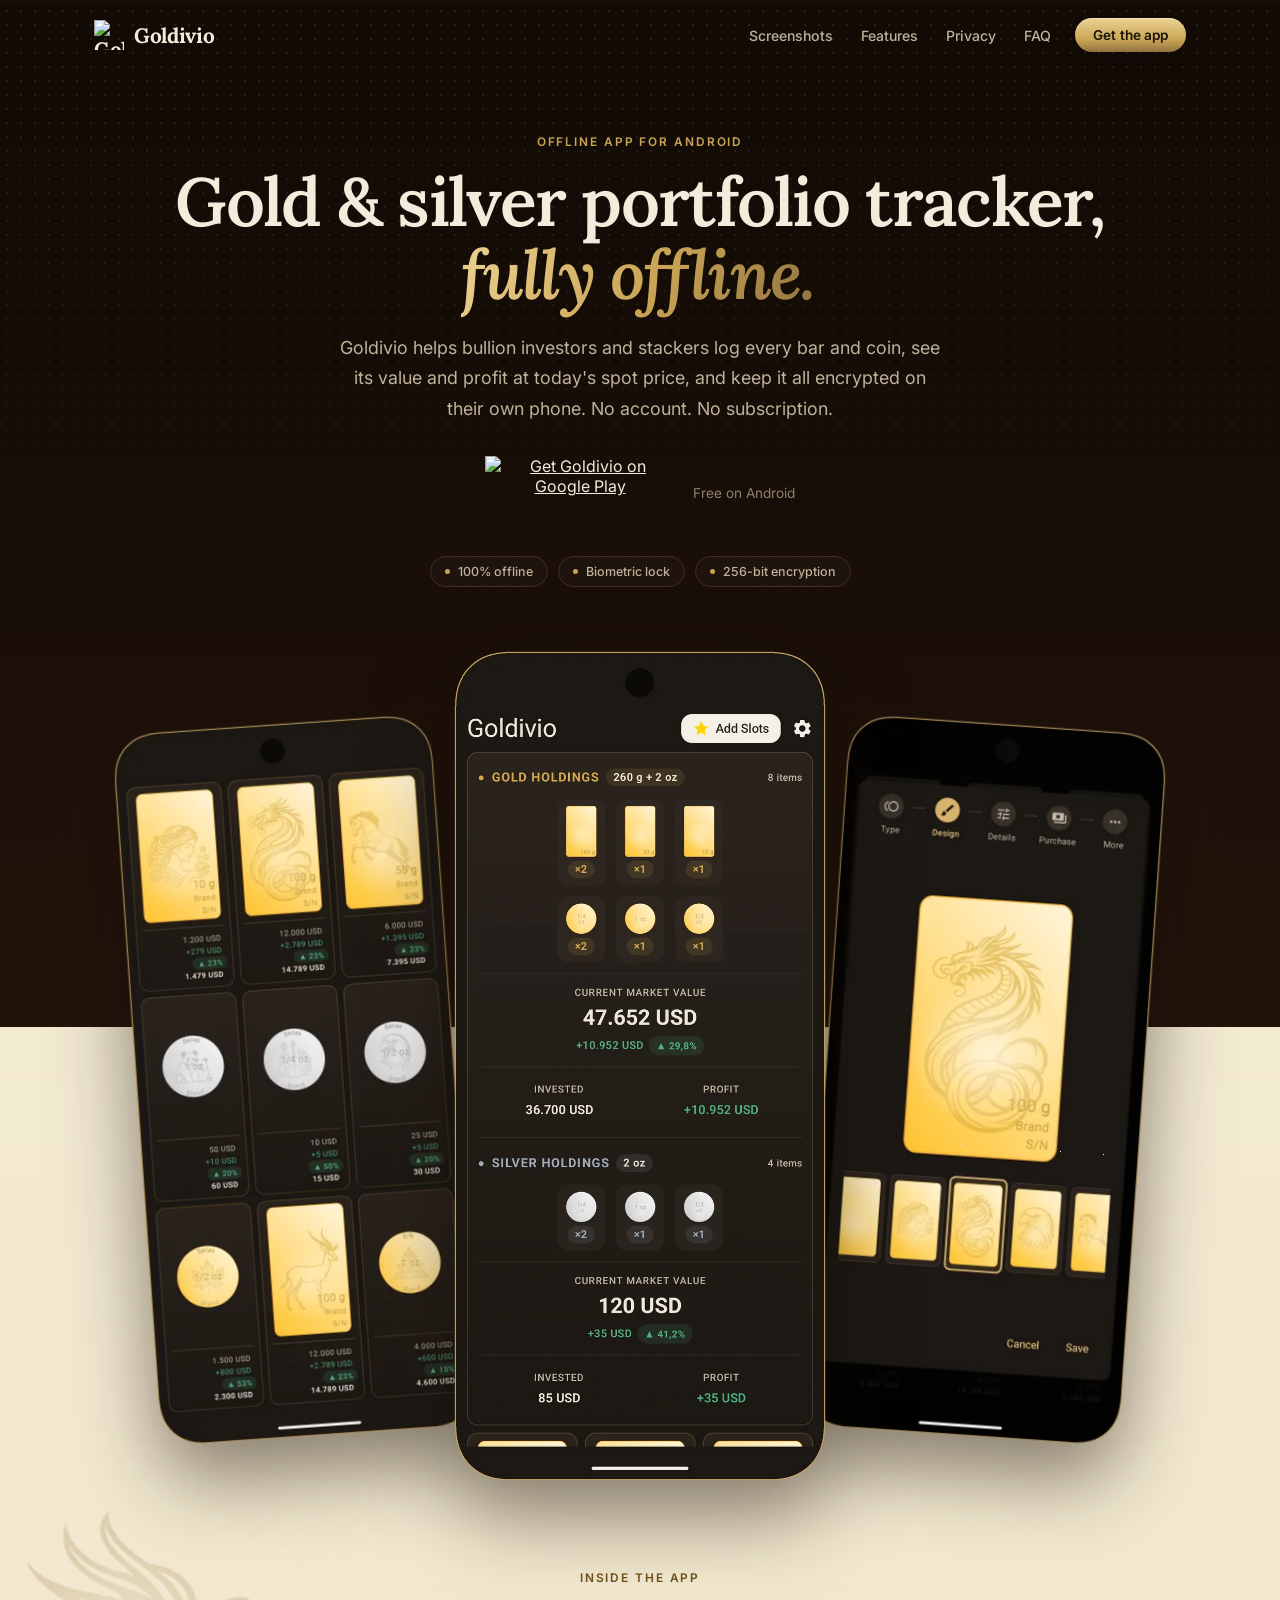
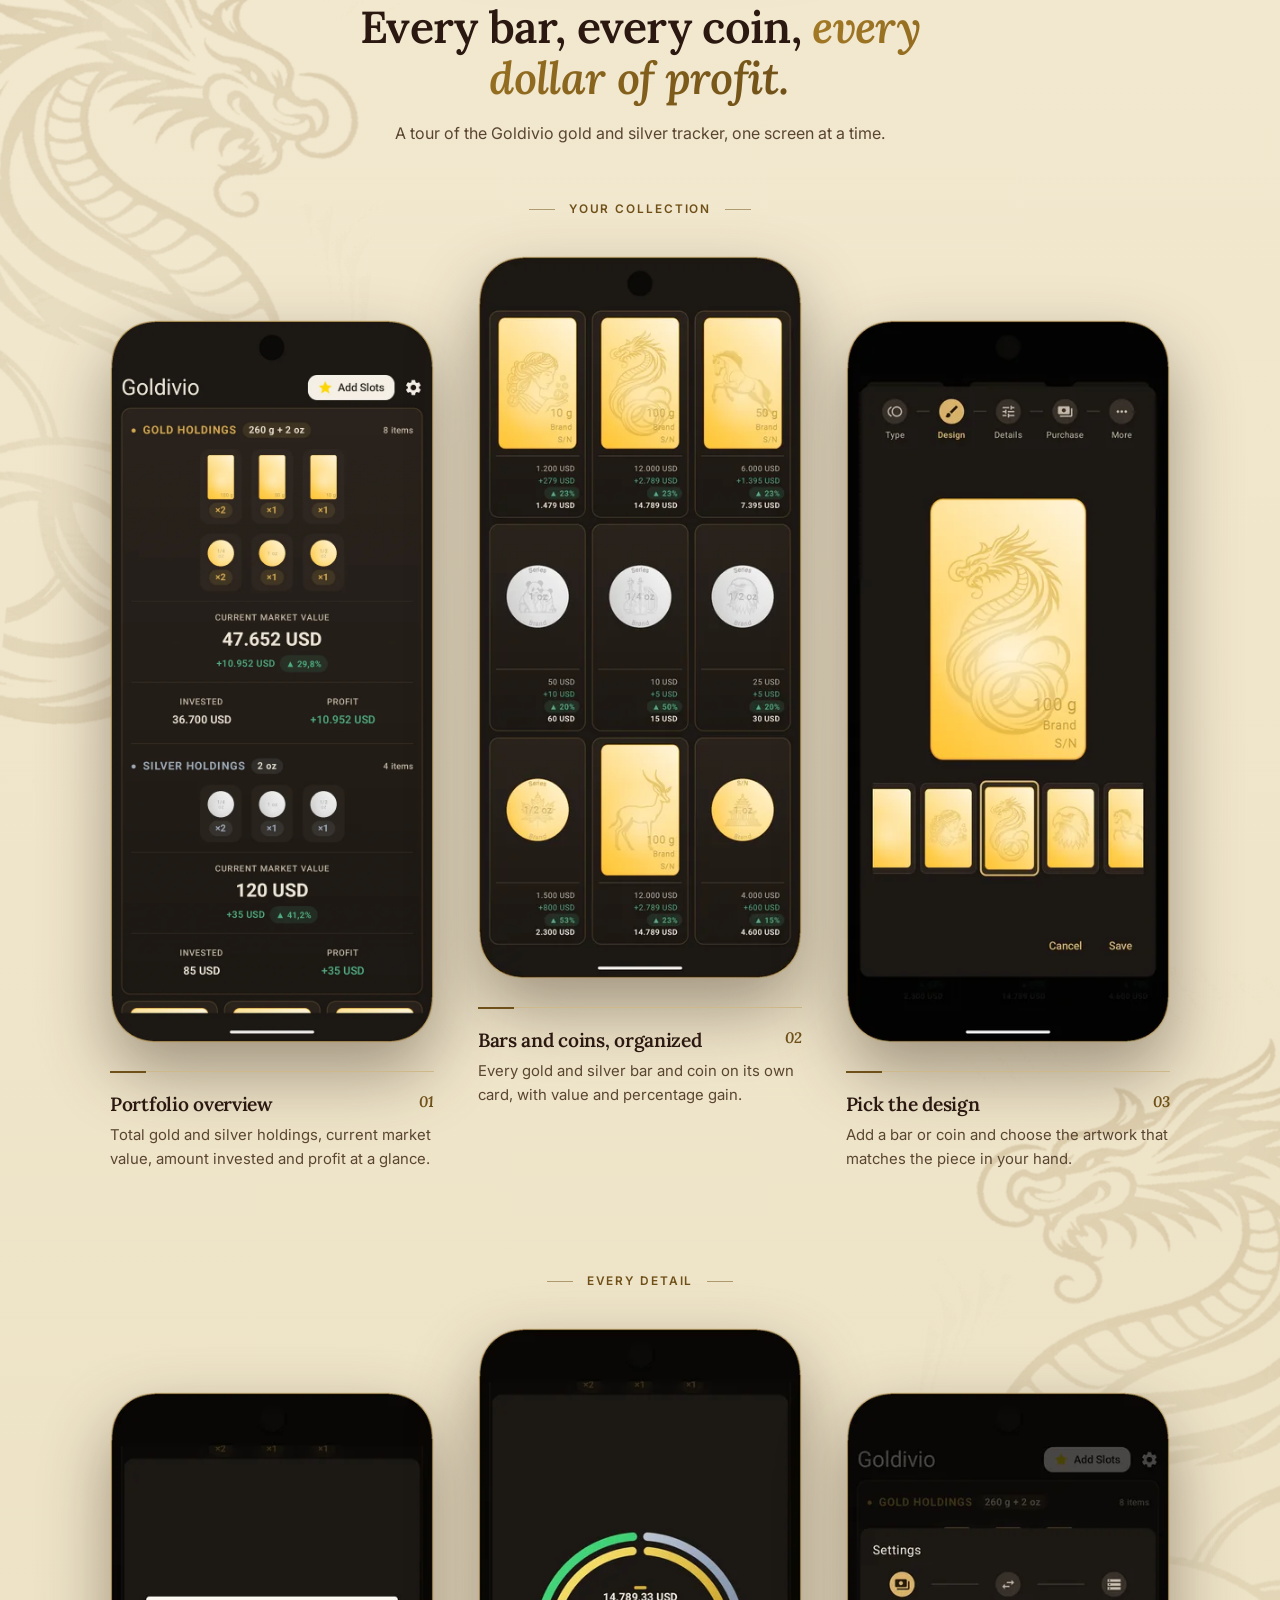
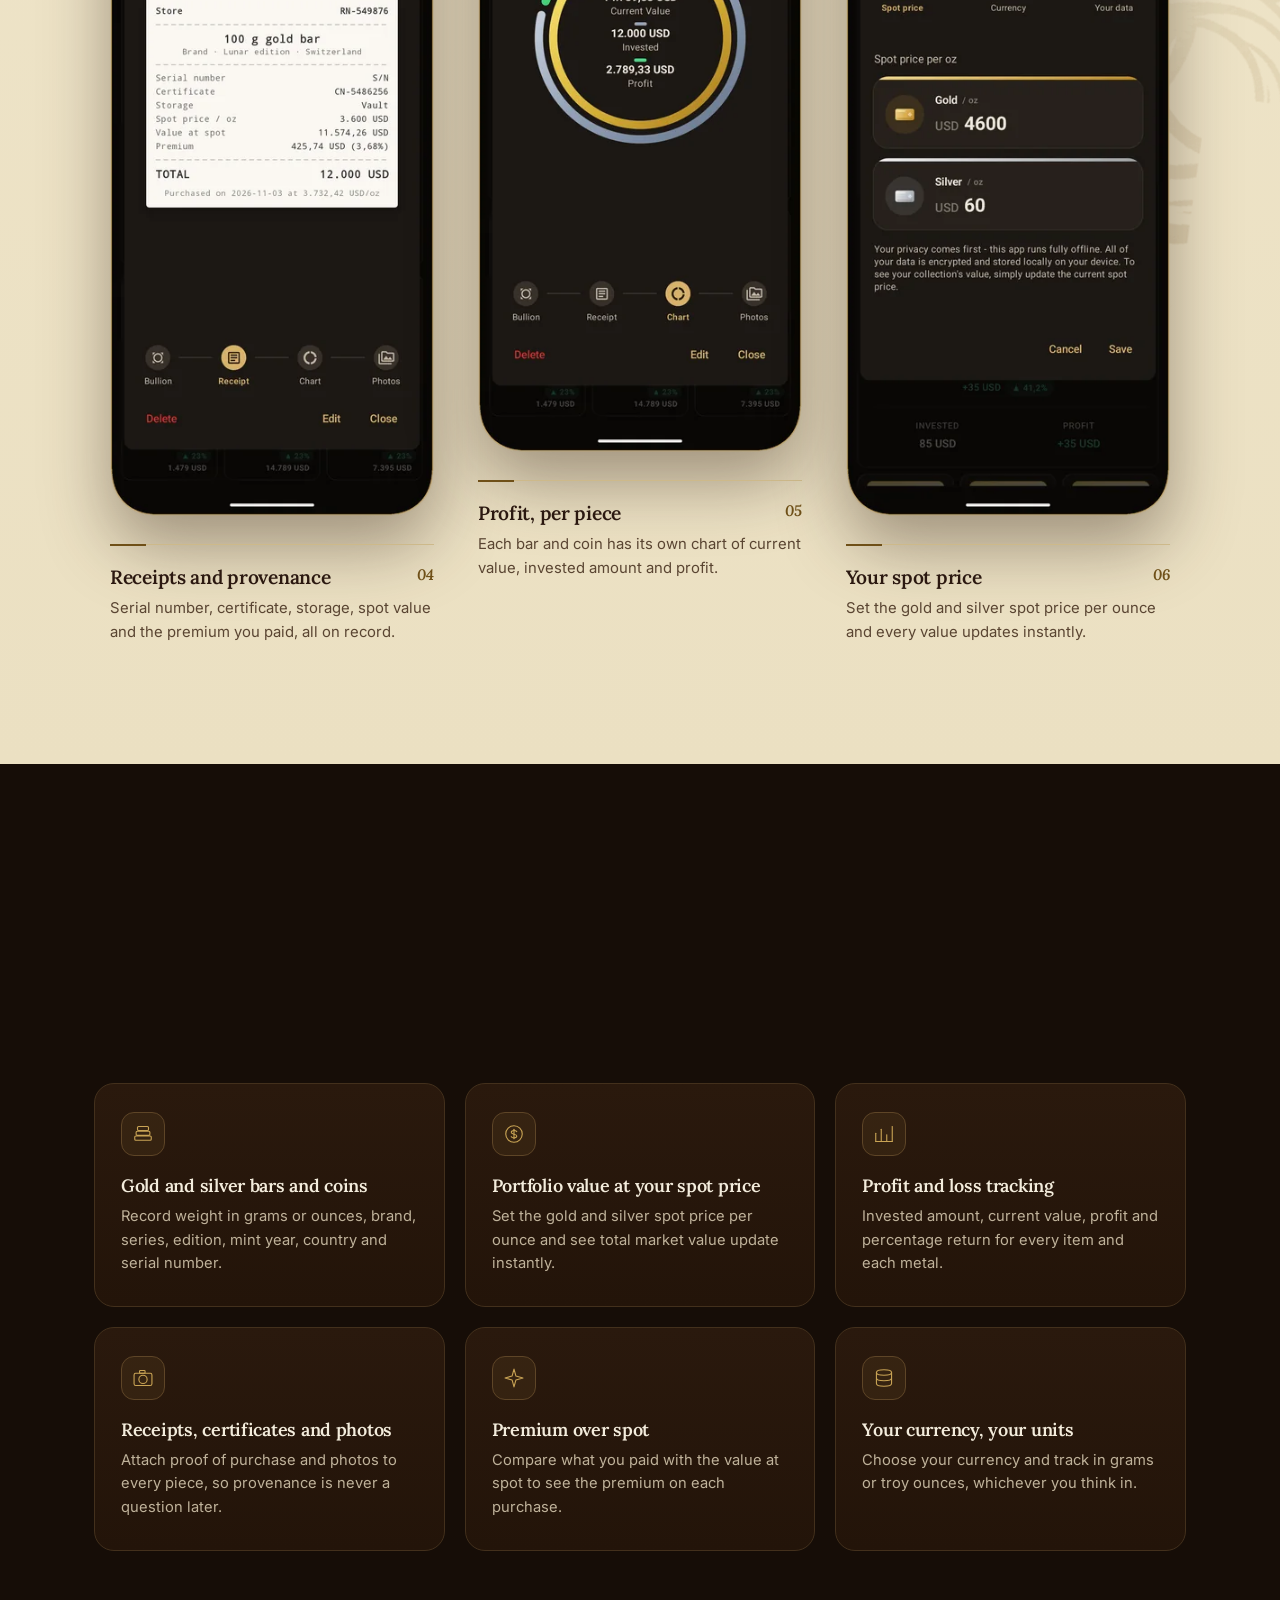
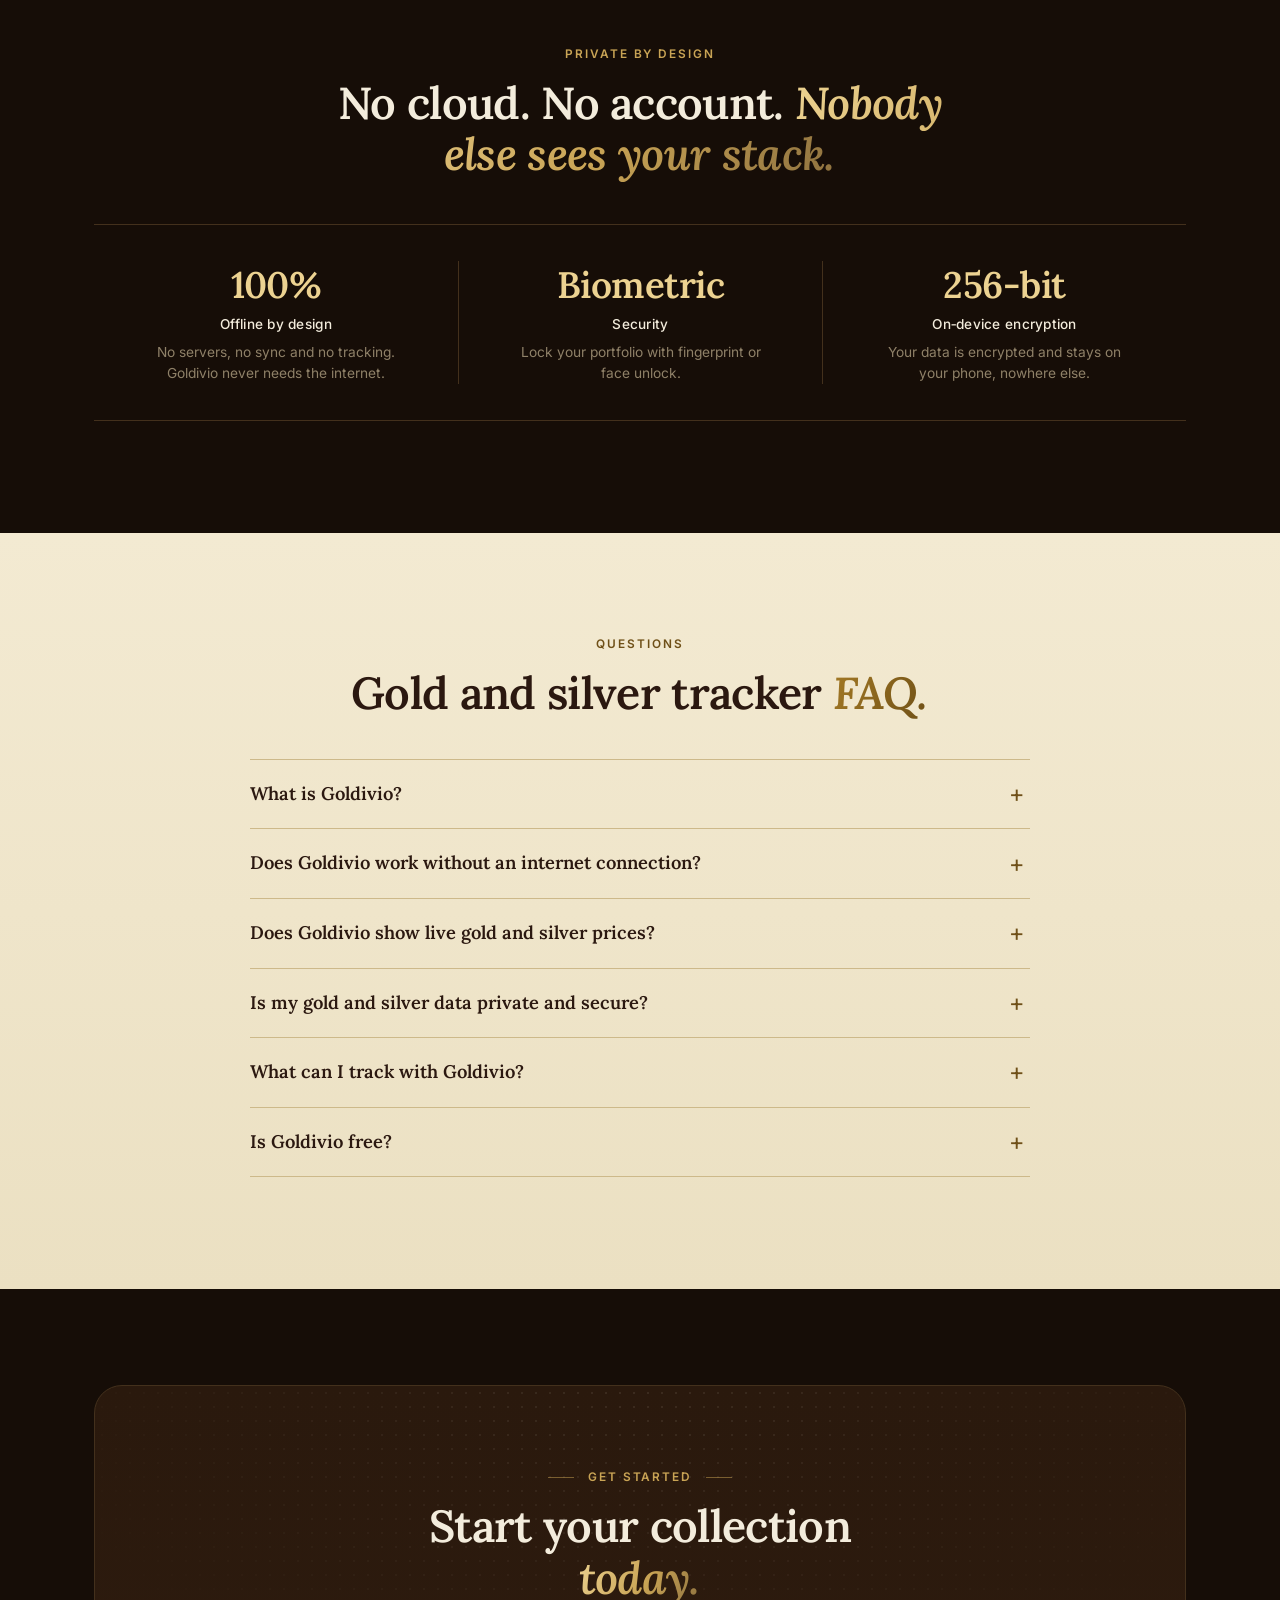
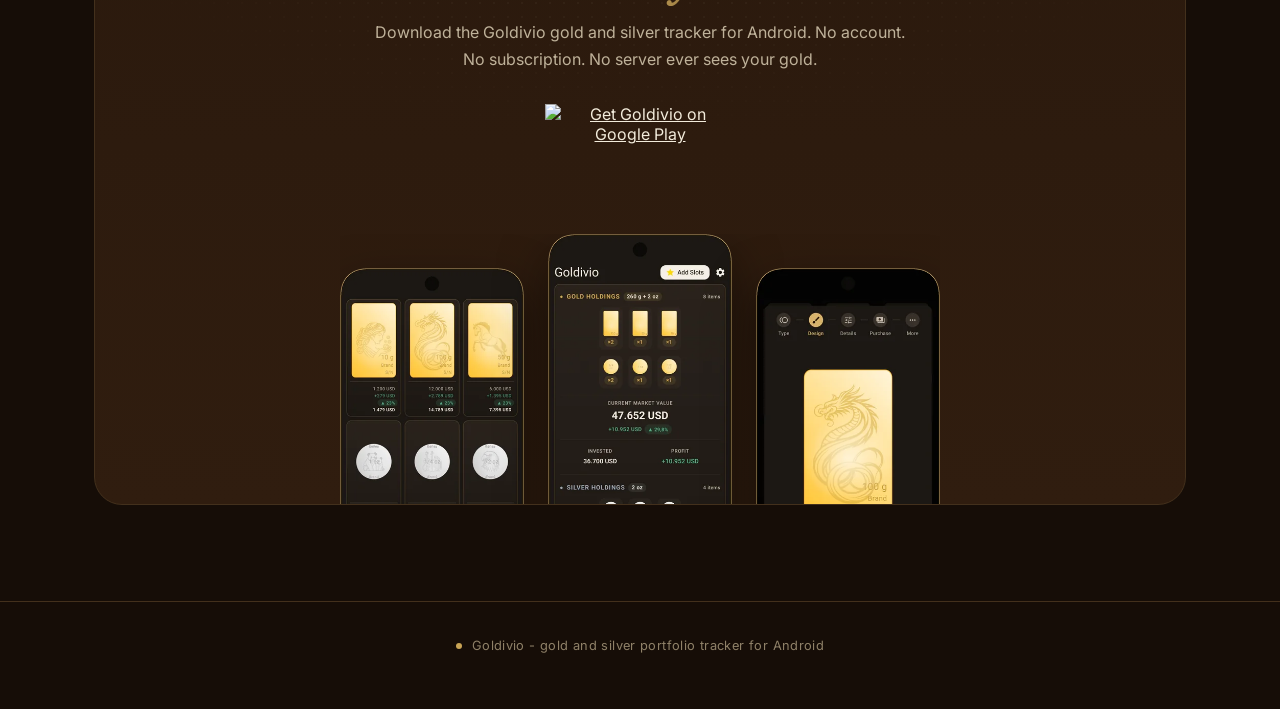
==== commit f7c4059d: "Change screenshot order" ====
--- a/index.html
+++ b/index.html
@@ -229,10 +229,10 @@
                         alt="Goldivio gold and silver holdings screen with market value, invested amount and profit">
                 </figure>
                 <figure class="ph ph--side ph--r">
-                    <img src="screenshot_chart-720.webp"
-                        srcset="screenshot_chart-360.webp 360w, screenshot_chart-720.webp 720w"
+                    <img src="screenshot_design-720.webp"
+                        srcset="screenshot_design-360.webp 360w, screenshot_design-720.webp 720w"
                         sizes="(min-width: 1100px) 320px, 28vw" width="1092" height="2436"
-                        alt="Profit chart showing current value, invested amount and profit for a gold bar">
+                        alt="Goldivio design picker with engraved artwork options for gold bars and coins">
                 </figure>
             </div>
         </section>
@@ -488,9 +488,9 @@
                     </div>
 
                     <div class="cta-phones" aria-hidden="true">
-                        <div class="cta-phone"><img src="screenshot_receipt-360.webp" alt="" width="1092" height="2436" loading="lazy"></div>
+                        <div class="cta-phone"><img src="screenshot_collection-360.webp" alt="" width="1092" height="2436" loading="lazy"></div>
                         <div class="cta-phone"><img src="screenshot_holdings-360.webp" alt="" width="1092" height="2436" loading="lazy"></div>
-                        <div class="cta-phone"><img src="screenshot_spot_price-360.webp" alt="" width="1092" height="2436" loading="lazy"></div>
+                        <div class="cta-phone"><img src="screenshot_design-360.webp" alt="" width="1092" height="2436" loading="lazy"></div>
                     </div>
                 </div>
             </div>
@@ -505,7 +505,6 @@
                 <span class="status-dot" aria-hidden="true"></span>
                 Goldivio - gold and silver portfolio tracker for Android
             </span>
-            <span class="footer-legal">Google Play and the Google Play logo are trademarks of Google LLC.</span>
         </div>
     </footer>
 
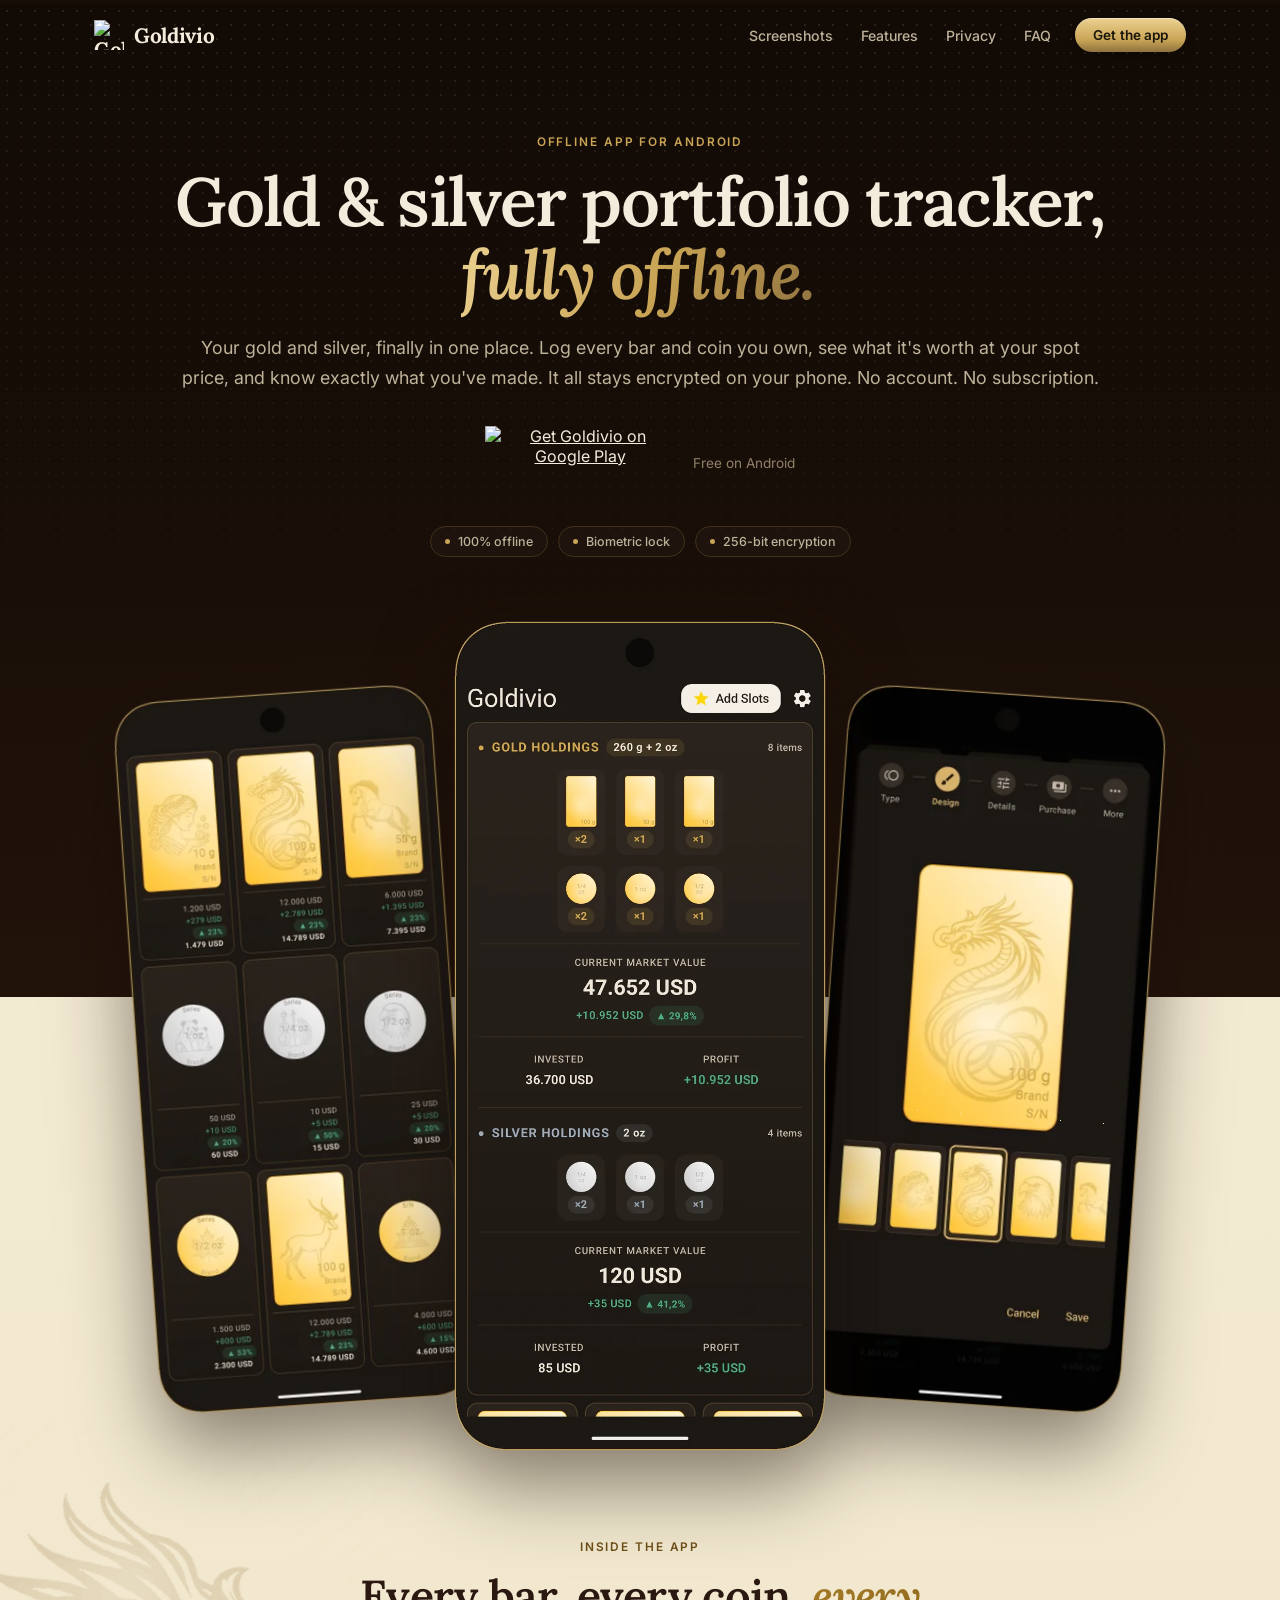
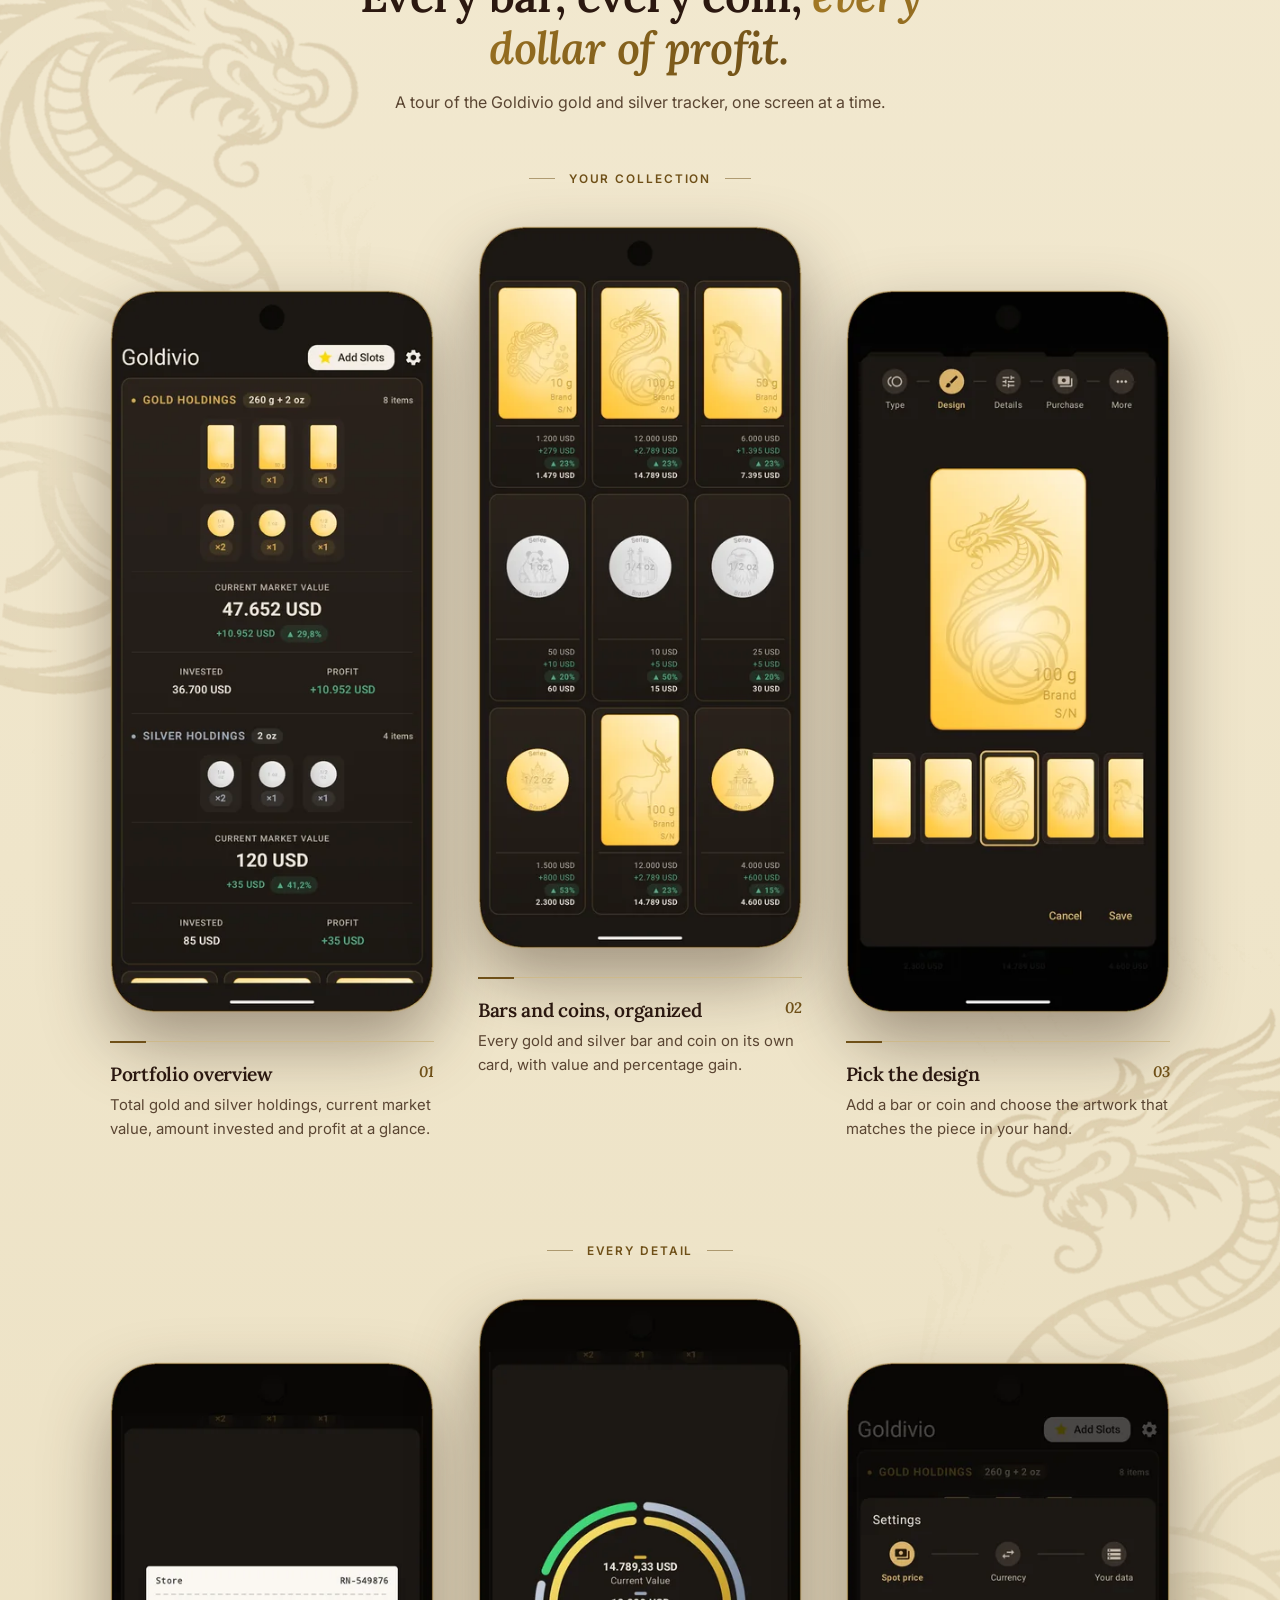
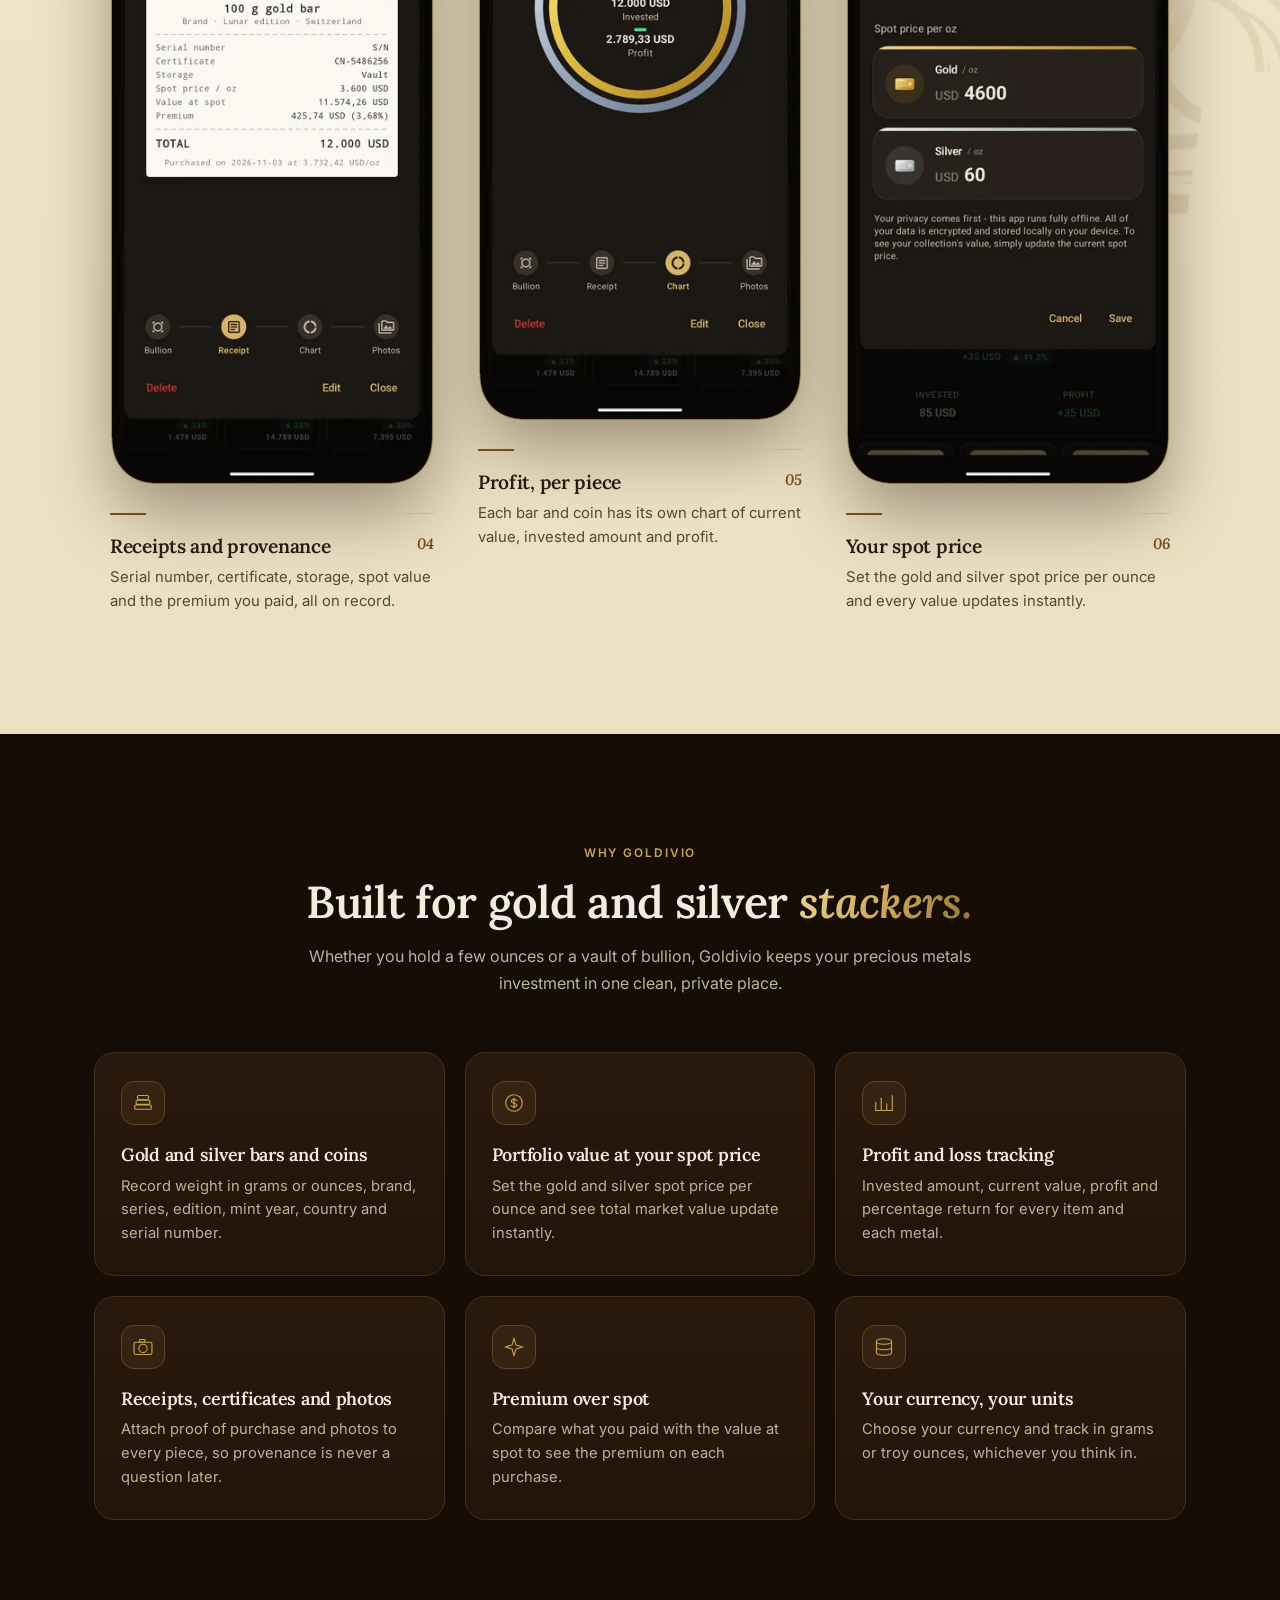
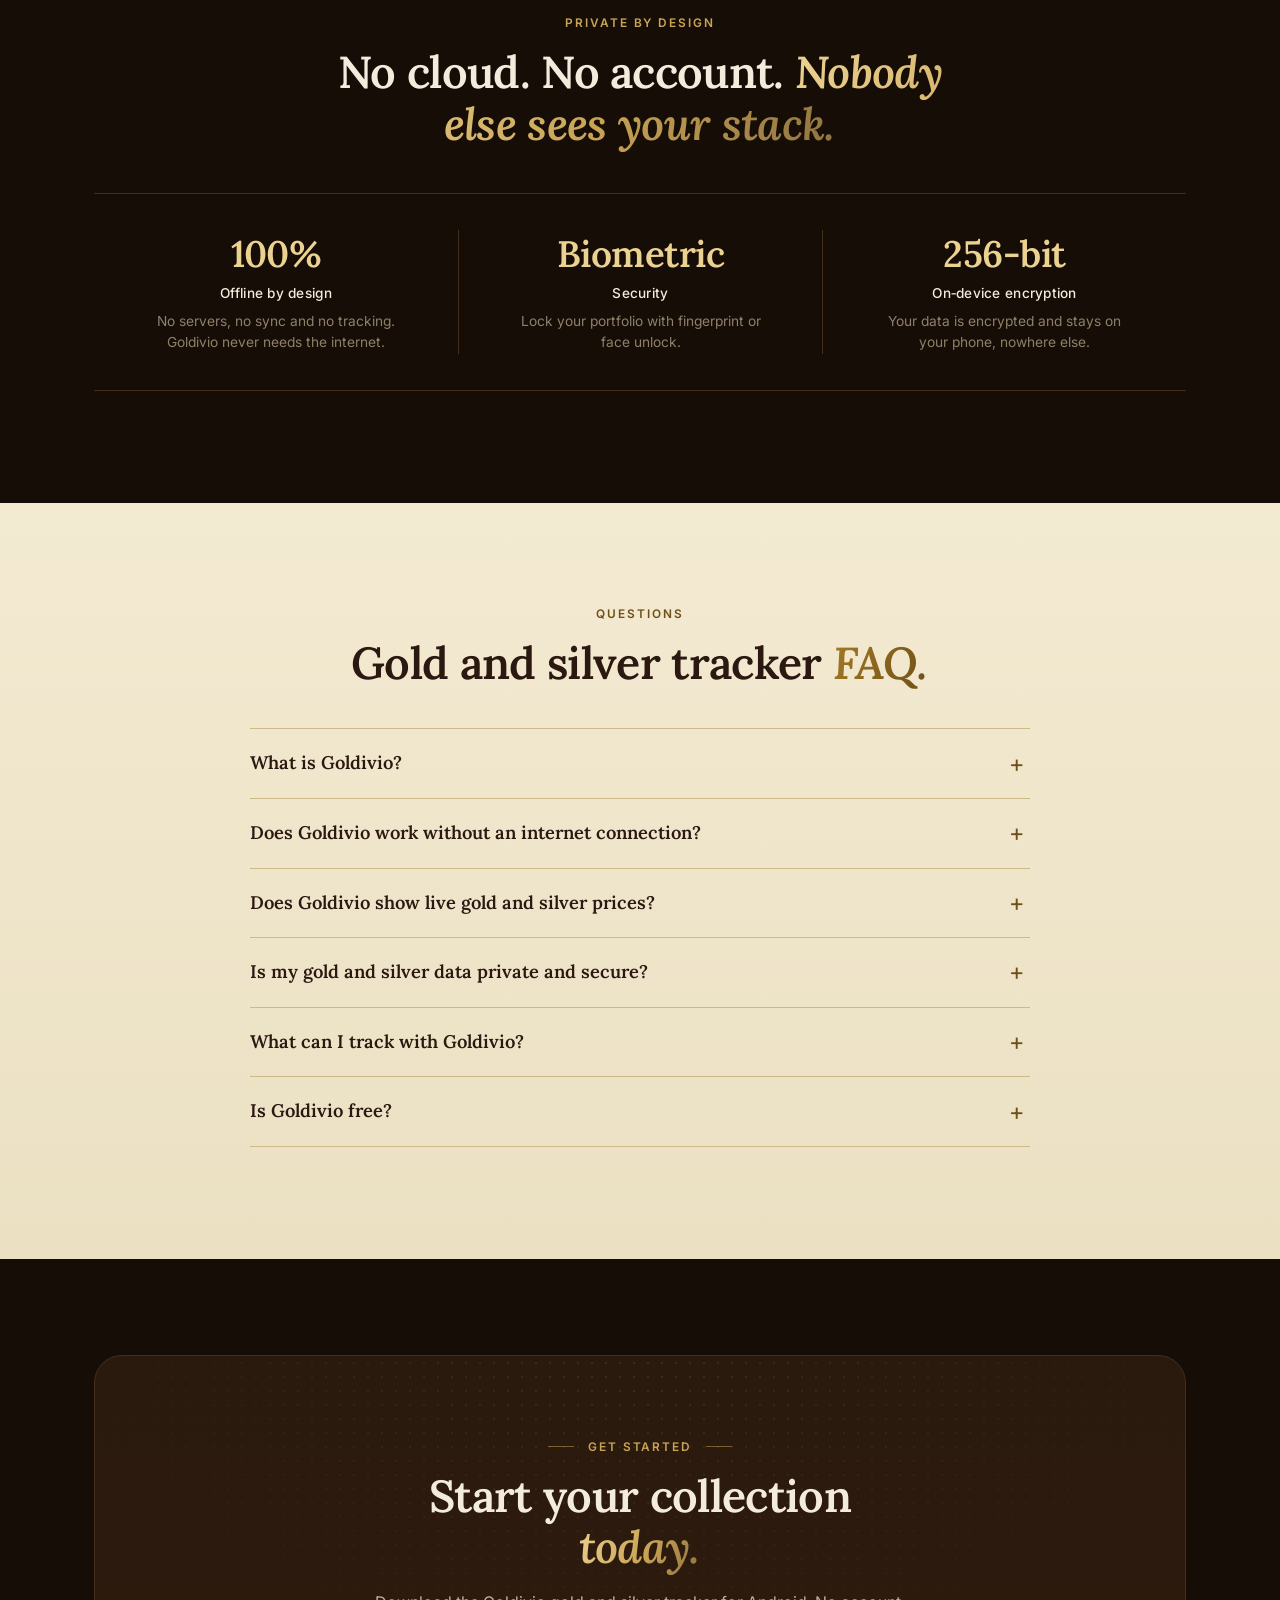
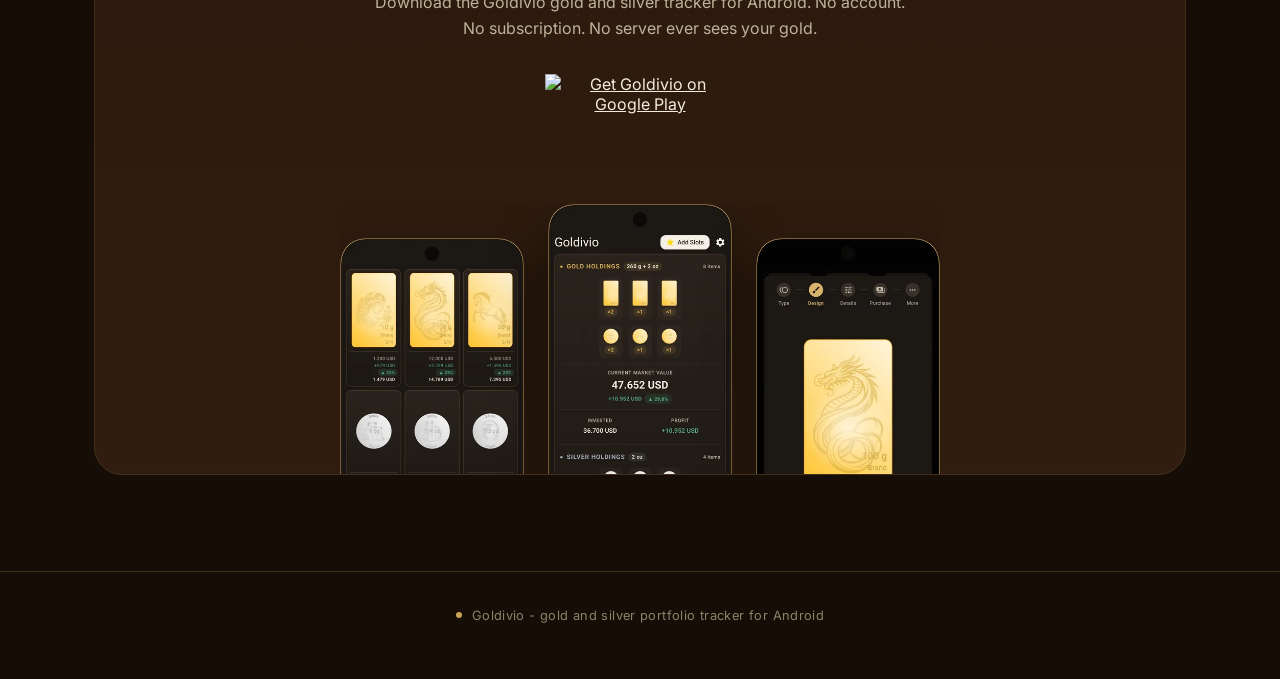
==== commit 35a67447: "Make the long text wider" ====
--- a/index.html
+++ b/index.html
@@ -194,9 +194,9 @@
                 <h1 id="hero-title">Gold &amp; silver portfolio tracker, <span class="gold-text">fully offline.</span></h1>
 
                 <p class="hero-lede">
-                    Goldivio helps bullion investors and stackers log every bar and coin, see its value and
-                    profit at today's spot price, and keep it all encrypted on their own phone.
-                    No account. No subscription.
+                    Your gold and silver, finally in one place. Log every bar and coin you own, see what it's
+                    worth at your spot price, and know exactly what you've made. It all stays encrypted on
+                    your phone. No account. No subscription.
                 </p>
 
                 <div class="hero-cta">
--- a/style.css
+++ b/style.css
@@ -416,8 +416,9 @@
 }
 
 .hero-lede {
-    max-width: 600px;
+    max-width: 960px;
     margin: 0 auto 32px;
+    text-wrap: balance;
     color: var(--ink-muted);
     font-size: clamp(1rem, 0.4vw + 0.92rem, 1.12rem);
     line-height: 1.7;
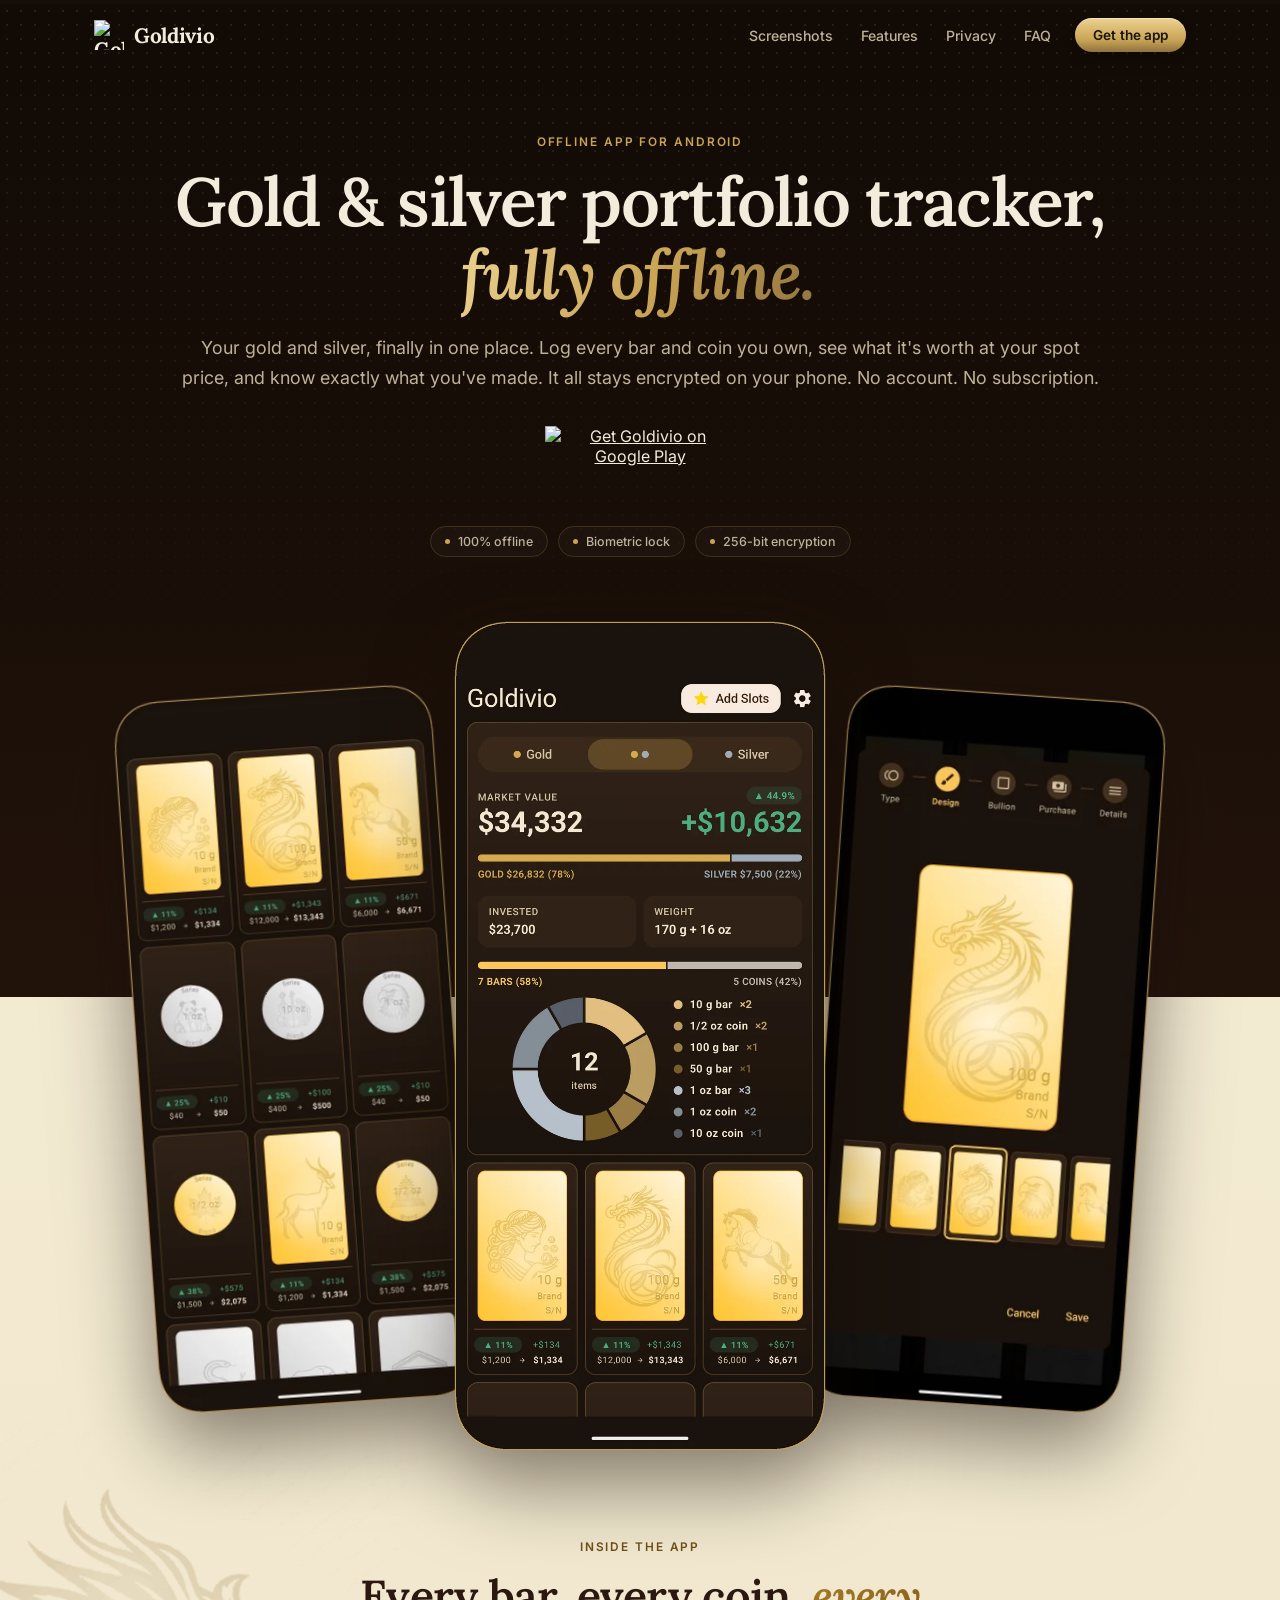
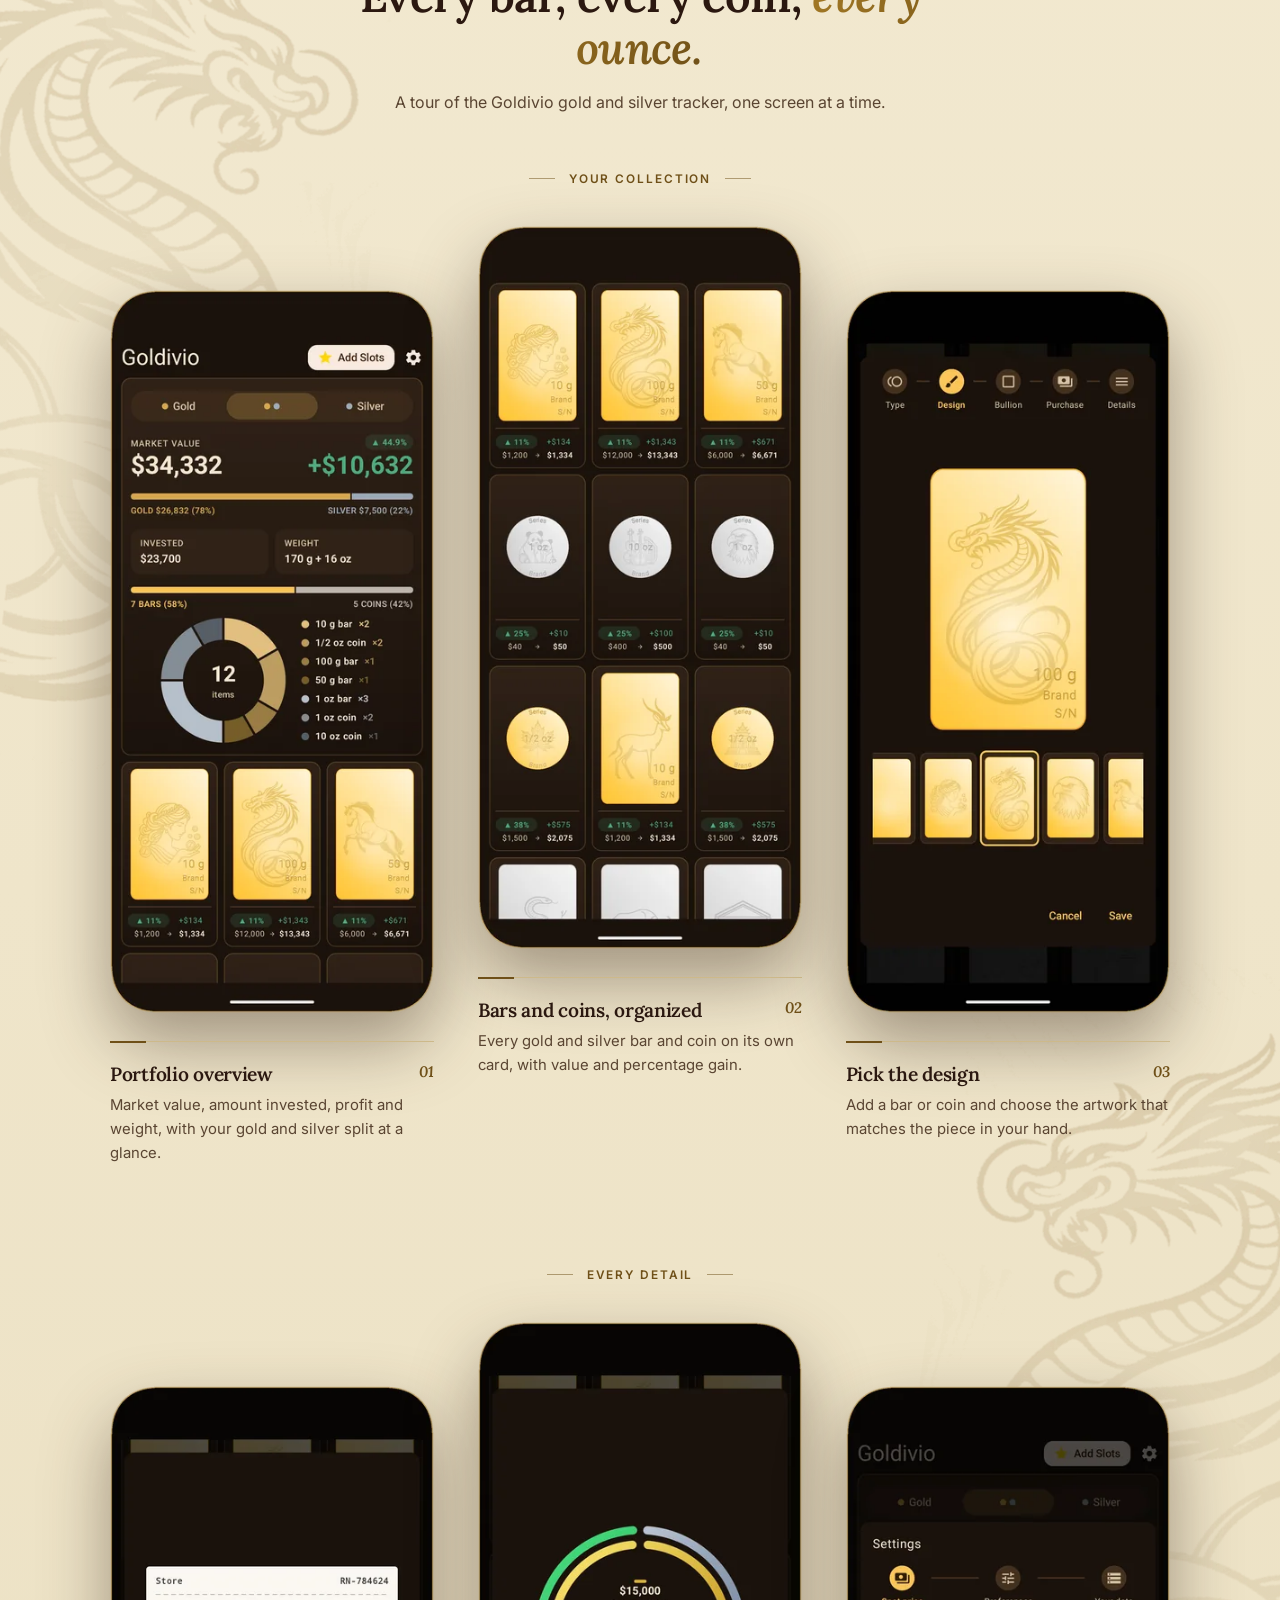
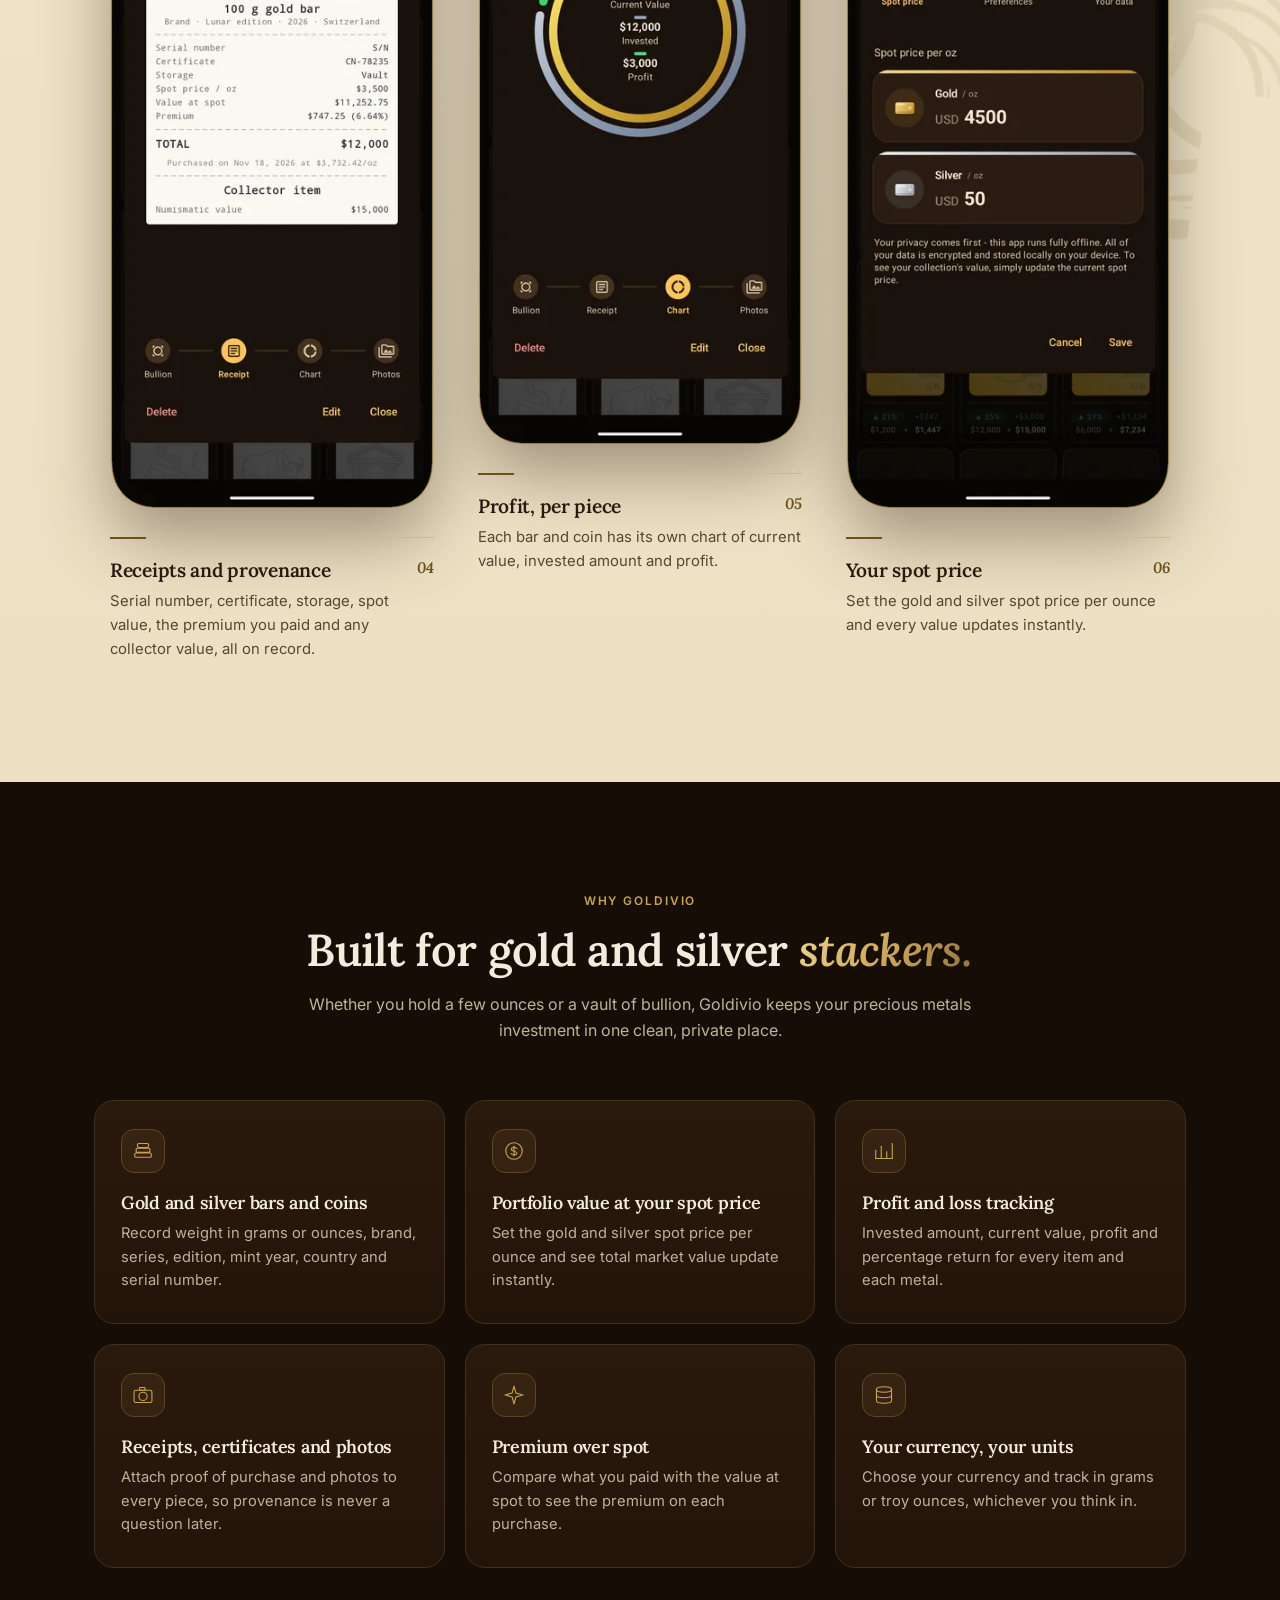
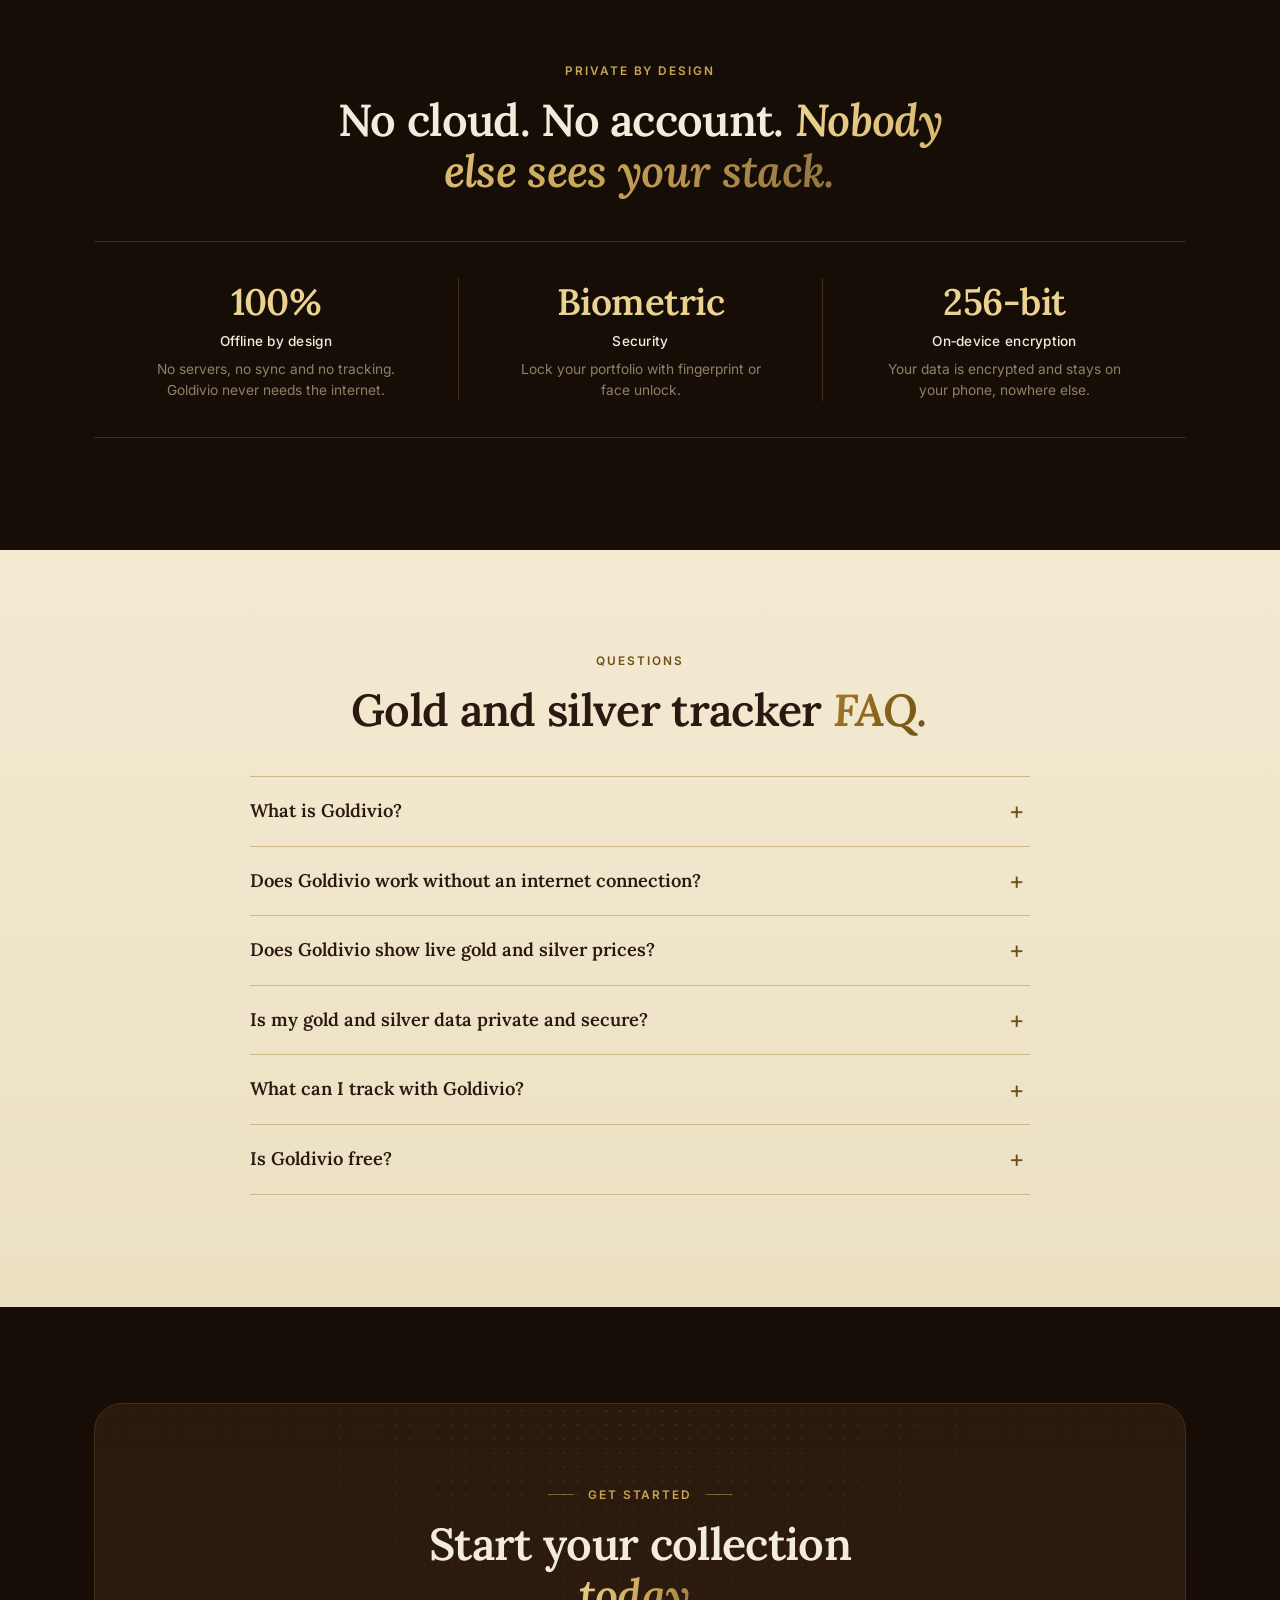
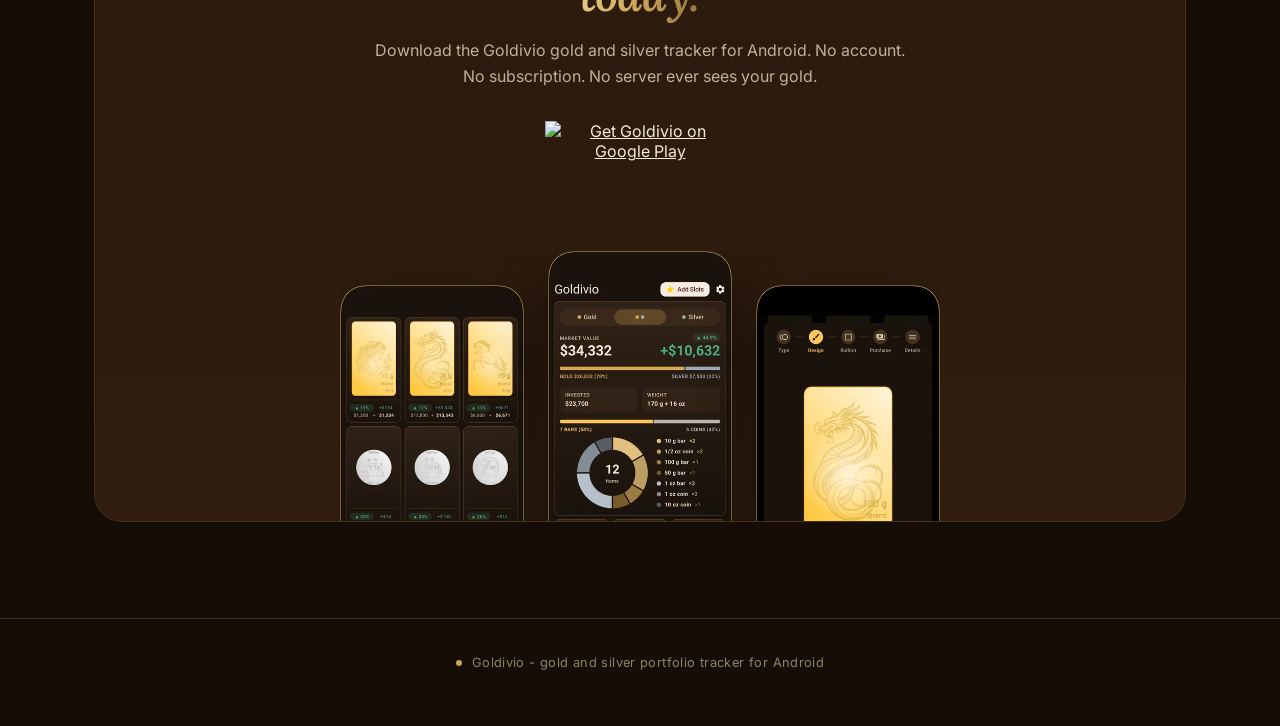
==== commit fae999be: "Change screenshots" ====
--- a/index.html
+++ b/index.html
@@ -205,7 +205,6 @@
                         <img src="GetItOnGooglePlay_Badge_Web_color_English.png" alt="Get Goldivio on Google Play"
                             width="190" height="74">
                     </a>
-                    <span class="hero-note">Free on Android</span>
                 </div>
 
                 <ul class="chips" aria-label="Highlights">
@@ -245,7 +244,7 @@
             <div class="wrap">
                 <div class="section-head">
                     <p class="eyebrow">Inside the app</p>
-                    <h2 id="tour-title">Every bar, every coin, <span class="gold-text">every dollar of profit.</span></h2>
+                    <h2 id="tour-title">Every bar, every coin, <span class="gold-text">every ounce.</span></h2>
                     <p class="section-sub">A tour of the Goldivio gold and silver tracker, one screen at a time.</p>
                 </div>
 
@@ -257,12 +256,12 @@
                             <img src="screenshot_holdings-720.webp"
                                 srcset="screenshot_holdings-360.webp 360w, screenshot_holdings-720.webp 720w, screenshot_holdings-1092.webp 1092w"
                                 sizes="(min-width: 1100px) 330px, 30vw" width="1092" height="2436" loading="lazy"
-                                alt="Goldivio portfolio overview listing gold and silver holdings with current market value and profit">
+                                alt="Goldivio portfolio overview with market value, profit, gold and silver split, total weight and bar and coin breakdown">
                         </div>
                         <figcaption>
                             <span class="shot-num">01</span>
                             <h3>Portfolio overview</h3>
-                            <p>Total gold and silver holdings, current market value, amount invested and profit at a glance.</p>
+                            <p>Market value, amount invested, profit and weight, with your gold and silver split at a glance.</p>
                         </figcaption>
                     </figure>
 
@@ -304,12 +303,12 @@
                             <img src="screenshot_receipt-720.webp"
                                 srcset="screenshot_receipt-360.webp 360w, screenshot_receipt-720.webp 720w, screenshot_receipt-1092.webp 1092w"
                                 sizes="(min-width: 1100px) 330px, 30vw" width="1092" height="2436" loading="lazy"
-                                alt="Purchase receipt for a gold bar with serial number, certificate, spot price and premium">
+                                alt="Purchase receipt for a gold bar with serial number, certificate, spot price, premium and numismatic value">
                         </div>
                         <figcaption>
                             <span class="shot-num">04</span>
                             <h3>Receipts and provenance</h3>
-                            <p>Serial number, certificate, storage, spot value and the premium you paid, all on record.</p>
+                            <p>Serial number, certificate, storage, spot value, the premium you paid and any collector value, all on record.</p>
                         </figcaption>
                     </figure>
 
@@ -318,7 +317,7 @@
                             <img src="screenshot_chart-720.webp"
                                 srcset="screenshot_chart-360.webp 360w, screenshot_chart-720.webp 720w, screenshot_chart-1092.webp 1092w"
                                 sizes="(min-width: 1100px) 330px, 30vw" width="1092" height="2436" loading="lazy"
-                                alt="Per-item gold profit chart showing current value, invested amount and profit in USD">
+                                alt="Per-item profit chart showing current value, invested amount and profit for a gold bar">
                         </div>
                         <figcaption>
                             <span class="shot-num">05</span>
